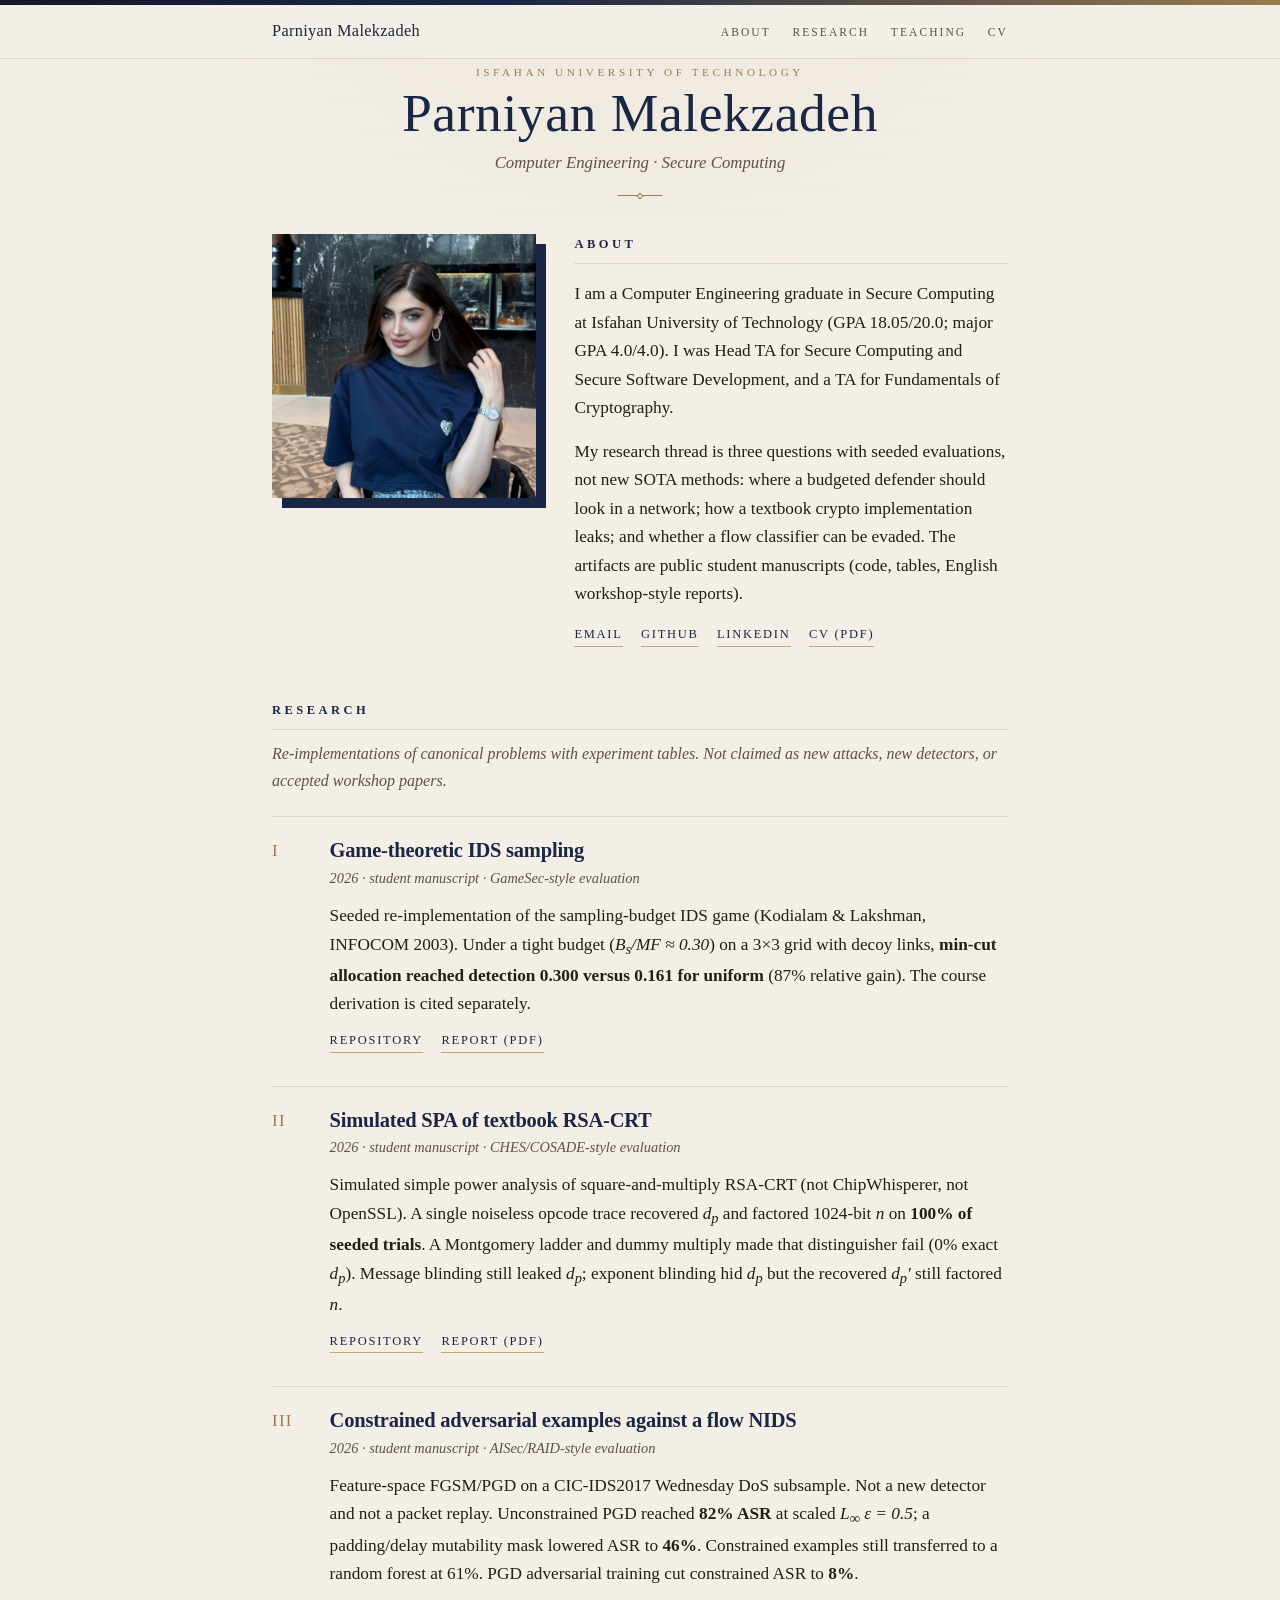
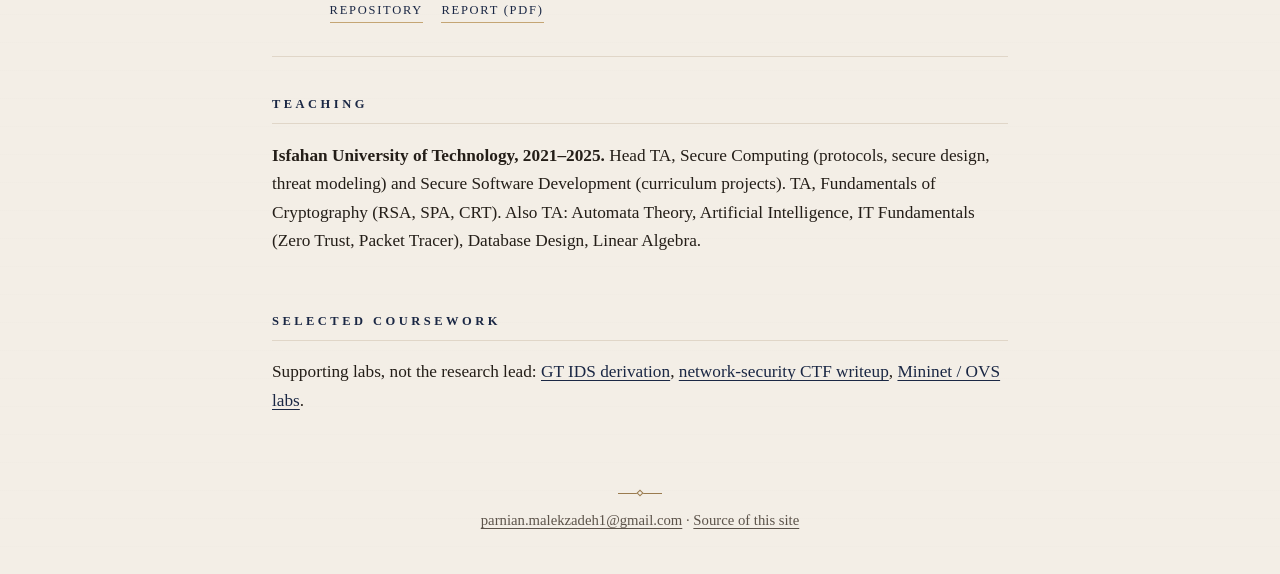
==== index.html @ 3571729f "Restyle the homepage as a journal masthead with portrait. Use the short name Parniyan Malekzadeh and" ====
<!DOCTYPE html>
<html lang="en">
<head>
  <meta charset="utf-8">
  <meta name="viewport" content="width=device-width, initial-scale=1">
  <title>Parniyan Malekzadeh</title>
  <meta name="description" content="B.Sc. Computer Engineering (Secure Computing), Isfahan University of Technology. Research on budgeted IDS sampling, simulated SPA of RSA-CRT, and constrained adversarial examples against flow NIDS.">
  <link rel="canonical" href="https://parmalvar.github.io/">
  <link rel="icon" href="favicon.svg" type="image/svg+xml">
  <link rel="preload" as="image" href="assets/portrait.jpg">
  <meta name="theme-color" content="#1a2744">
  <meta property="og:title" content="Parniyan Malekzadeh">
  <meta property="og:description" content="Network security and applied cryptography. Seeded evaluations, not new SOTA methods.">
  <meta property="og:url" content="https://parmalvar.github.io/">
  <meta property="og:type" content="profile">
  <meta property="og:image" content="https://parmalvar.github.io/assets/portrait.jpg">
  <link rel="stylesheet" href="styles.css">
  <script type="application/ld+json">
  {
    "@context": "https://schema.org",
    "@type": "Person",
    "name": "Parniyan Malekzadeh",
    "alternateName": "Parniyan Malekzadeh Varnousfaderani",
    "url": "https://parmalvar.github.io/",
    "image": "https://parmalvar.github.io/assets/portrait.jpg",
    "email": "mailto:parnian.malekzadeh1@gmail.com",
    "affiliation": {
      "@type": "CollegeOrUniversity",
      "name": "Isfahan University of Technology"
    },
    "sameAs": [
      "https://github.com/parmalvar",
      "https://www.linkedin.com/in/parniyanmalekzadeh"
    ]
  }
  </script>
</head>
<body>
  <a class="skip" href="#main">Skip to content</a>
  <div class="top-bar" aria-hidden="true"></div>

  <header class="site-header">
    <div class="wrap header-inner">
      <a class="brand" href="#top">Parniyan Malekzadeh</a>
      <button class="nav-toggle" type="button" aria-expanded="false" aria-controls="site-nav">Menu</button>
      <nav id="site-nav" aria-label="Primary">
        <ul>
          <li><a href="#about">About</a></li>
          <li><a href="#research">Research</a></li>
          <li><a href="#teaching">Teaching</a></li>
          <li><a href="files/Parniyan_Malekzadeh_CV.pdf">CV</a></li>
        </ul>
      </nav>
    </div>
  </header>

  <main id="main">
    <section class="masthead wrap" id="top">
      <p class="kicker">Isfahan University of Technology</p>
      <h1>Parniyan Malekzadeh</h1>
      <p class="subtitle">Computer Engineering · Secure Computing</p>
      <span class="ornament" aria-hidden="true"></span>
    </section>

    <section class="intro wrap" id="about">
      <figure class="portrait">
        <img src="assets/portrait.jpg" width="640" height="640" alt="Portrait of Parniyan Malekzadeh">
      </figure>
      <div class="intro-copy">
        <h2>About</h2>
        <p>
          I am a Computer Engineering graduate in Secure Computing at Isfahan University of Technology
          (GPA 18.05/20.0; major GPA 4.0/4.0). I was Head TA for Secure Computing and Secure Software
          Development, and a TA for Fundamentals of Cryptography.
        </p>
        <p>
          My research thread is three questions with seeded evaluations, not new SOTA methods:
          where a budgeted defender should look in a network; how a textbook crypto implementation
          leaks; and whether a flow classifier can be evaded. The artifacts are public student
          manuscripts (code, tables, English workshop-style reports).
        </p>
        <p class="links">
          <a href="mailto:parnian.malekzadeh1@gmail.com">Email</a>
          <a href="https://github.com/parmalvar">GitHub</a>
          <a href="https://www.linkedin.com/in/parniyanmalekzadeh">LinkedIn</a>
          <a href="files/Parniyan_Malekzadeh_CV.pdf">CV (PDF)</a>
        </p>
      </div>
    </section>

    <section class="wrap" id="research">
      <h2>Research</h2>
      <p class="note">
        Re-implementations of canonical problems with experiment tables. Not claimed as new attacks,
        new detectors, or accepted workshop papers.
      </p>

      <article class="entry">
        <p class="num" aria-hidden="true">I</p>
        <div>
          <h3>Game-theoretic IDS sampling</h3>
          <p class="meta">2026 · student manuscript · GameSec-style evaluation</p>
          <p>
            Seeded re-implementation of the sampling-budget IDS game (Kodialam &amp; Lakshman, INFOCOM 2003).
            Under a tight budget (<em>B<sub>s</sub>/MF ≈ 0.30</em>) on a 3×3 grid with decoy links,
            <strong>min-cut allocation reached detection 0.300 versus 0.161 for uniform</strong>
            (87% relative gain). The course derivation is cited separately.
          </p>
          <p class="links">
            <a href="https://github.com/parmalvar/IDS-Sampling-Game">Repository</a>
            <a href="https://github.com/parmalvar/IDS-Sampling-Game/blob/main/report/report.pdf">Report (PDF)</a>
          </p>
        </div>
      </article>

      <article class="entry">
        <p class="num" aria-hidden="true">II</p>
        <div>
          <h3>Simulated SPA of textbook RSA-CRT</h3>
          <p class="meta">2026 · student manuscript · CHES/COSADE-style evaluation</p>
          <p>
            Simulated simple power analysis of square-and-multiply RSA-CRT (not ChipWhisperer, not OpenSSL).
            A single noiseless opcode trace recovered <em>d<sub>p</sub></em> and factored 1024-bit <em>n</em> on
            <strong>100% of seeded trials</strong>. A Montgomery ladder and dummy multiply made that
            distinguisher fail (0% exact <em>d<sub>p</sub></em>). Message blinding still leaked <em>d<sub>p</sub></em>; exponent
            blinding hid <em>d<sub>p</sub></em> but the recovered <em>d<sub>p</sub>′</em> still factored <em>n</em>.
          </p>
          <p class="links">
            <a href="https://github.com/parmalvar/RSA-CRT-SPA">Repository</a>
            <a href="https://github.com/parmalvar/RSA-CRT-SPA/blob/main/report/report.pdf">Report (PDF)</a>
          </p>
        </div>
      </article>

      <article class="entry">
        <p class="num" aria-hidden="true">III</p>
        <div>
          <h3>Constrained adversarial examples against a flow NIDS</h3>
          <p class="meta">2026 · student manuscript · AISec/RAID-style evaluation</p>
          <p>
            Feature-space FGSM/PGD on a CIC-IDS2017 Wednesday DoS subsample. Not a new detector and
            not a packet replay. Unconstrained PGD reached <strong>82% ASR</strong> at scaled
            <em>L<sub>∞</sub> ε = 0.5</em>; a padding/delay mutability mask lowered ASR to
            <strong>46%</strong>. Constrained examples still transferred to a random forest at 61%.
            PGD adversarial training cut constrained ASR to <strong>8%</strong>.
          </p>
          <p class="links">
            <a href="https://github.com/parmalvar/Adversarial-Flow-NIDS">Repository</a>
            <a href="https://github.com/parmalvar/Adversarial-Flow-NIDS/blob/main/report/report.pdf">Report (PDF)</a>
          </p>
        </div>
      </article>
    </section>

    <section class="wrap" id="teaching">
      <h2>Teaching</h2>
      <p>
        <strong>Isfahan University of Technology, 2021–2025.</strong>
        Head TA, Secure Computing (protocols, secure design, threat modeling) and Secure Software
        Development (curriculum projects). TA, Fundamentals of Cryptography (RSA, SPA, CRT).
        Also TA: Automata Theory, Artificial Intelligence, IT Fundamentals (Zero Trust, Packet Tracer),
        Database Design, Linear Algebra.
      </p>
    </section>

    <section class="wrap" id="coursework">
      <h2>Selected coursework</h2>
      <p>
        Supporting labs, not the research lead:
        <a href="https://github.com/parmalvar/Game-Theoretic-Network-IDS">GT IDS derivation</a>,
        <a href="https://github.com/parmalvar/NetSec-CTF-Writeup">network-security CTF writeup</a>,
        <a href="https://github.com/parmalvar/Mininet-OVS-Projects">Mininet / OVS labs</a>.
      </p>
    </section>
  </main>

  <footer class="site-footer">
    <div class="wrap">
      <span class="ornament" aria-hidden="true"></span>
      <p>
        <a href="mailto:parnian.malekzadeh1@gmail.com">parnian.malekzadeh1@gmail.com</a>
        ·
        <a href="https://github.com/parmalvar/parmalvar.github.io">Source of this site</a>
      </p>
    </div>
  </footer>
  <script src="script.js"></script>
</body>
</html>
---- styles.css ----
/* Academic journal masthead: warm paper, navy, brass rules. */

:root {
  --navy: #1a2744;
  --navy-deep: #12192c;
  --brass: #9a7b4f;
  --brass-soft: #c4a574;
  --ink: #241e18;
  --muted: #5c534a;
  --line: #e0d6c8;
  --page: #f3eee6;
  --card: #faf7f1;
  --max: 46rem;
}

*,
*::before,
*::after {
  box-sizing: border-box;
}

html {
  scroll-behavior: smooth;
}

@media (prefers-reduced-motion: reduce) {
  html {
    scroll-behavior: auto;
  }

  * {
    animation: none !important;
    transition: none !important;
  }
}

body {
  margin: 0;
  color: var(--ink);
  background-color: var(--page);
  background-image:
    radial-gradient(ellipse 80% 50% at 50% -10%, rgba(154, 123, 79, 0.08), transparent 50%),
    repeating-linear-gradient(
      0deg,
      transparent,
      transparent 27px,
      rgba(26, 39, 68, 0.015) 28px
    );
  font-family: "Iowan Old Style", Palatino, "Palatino Linotype", "Book Antiqua", Georgia, serif;
  font-size: 1.08rem;
  line-height: 1.65;
}

h1,
h2,
h3,
.brand,
.kicker,
.num {
  font-family: "Iowan Old Style", Palatino, Georgia, serif;
}

h1 {
  font-size: clamp(2.2rem, 6vw, 3.35rem);
  font-weight: 500;
  letter-spacing: 0.01em;
  line-height: 1.12;
  margin: 0.15rem 0 0.35rem;
  color: var(--navy);
}

h2 {
  font-size: 0.78rem;
  font-weight: 600;
  letter-spacing: 0.28em;
  text-transform: uppercase;
  color: var(--navy);
  margin: 0 0 1rem;
  padding-bottom: 0.55rem;
  border-bottom: 1px solid var(--line);
}

h3 {
  font-size: 1.28rem;
  font-weight: 600;
  margin: 0 0 0.2rem;
  color: var(--navy);
  letter-spacing: -0.01em;
  line-height: 1.3;
}

a {
  color: var(--navy);
  text-underline-offset: 0.18em;
}

a:hover {
  color: var(--brass);
}

a:focus-visible,
.nav-toggle:focus-visible {
  outline: 2px solid var(--navy);
  outline-offset: 3px;
}

.skip {
  position: absolute;
  left: 0.5rem;
  top: -3rem;
  background: var(--navy);
  color: #fff;
  padding: 0.4rem 0.7rem;
  z-index: 20;
}

.skip:focus {
  top: 0.5rem;
}

.top-bar {
  height: 5px;
  background: linear-gradient(90deg, var(--navy-deep), var(--navy) 40%, var(--brass) 100%);
}

.wrap {
  width: min(var(--max), calc(100% - 2.6rem));
  margin-inline: auto;
}

.site-header {
  position: sticky;
  top: 0;
  z-index: 10;
  background: rgba(243, 238, 230, 0.92);
  backdrop-filter: blur(10px);
  border-bottom: 1px solid var(--line);
}

.header-inner {
  display: flex;
  align-items: center;
  justify-content: space-between;
  gap: 1rem;
  padding: 0.75rem 0;
}

.brand {
  text-decoration: none;
  font-size: 1.02rem;
  color: var(--navy);
  letter-spacing: 0.02em;
}

.brand:hover {
  color: var(--brass);
}

#site-nav ul {
  display: flex;
  gap: 1.35rem;
  list-style: none;
  margin: 0;
  padding: 0;
}

#site-nav a {
  text-decoration: none;
  font-size: 0.72rem;
  letter-spacing: 0.18em;
  text-transform: uppercase;
  color: var(--muted);
}

#site-nav a:hover {
  color: var(--navy);
}

.nav-toggle {
  display: none;
  background: none;
  border: 1px solid var(--navy);
  color: var(--navy);
  padding: 0.25rem 0.55rem;
  font: inherit;
  font-size: 0.8rem;
  letter-spacing: 0.12em;
  text-transform: uppercase;
  cursor: pointer;
}

.masthead {
  text-align: center;
  padding: 2.8rem 0 2rem;
}

.kicker {
  margin: 0;
  font-size: 0.7rem;
  letter-spacing: 0.32em;
  text-transform: uppercase;
  color: var(--brass);
}

.subtitle {
  margin: 0;
  color: var(--muted);
  font-style: italic;
  font-size: 1.05rem;
}

.ornament {
  display: block;
  width: 2.75rem;
  height: 1px;
  margin: 1.15rem auto 0;
  background: var(--brass);
  position: relative;
}

.ornament::before {
  content: "";
  position: absolute;
  left: 50%;
  top: 50%;
  width: 5px;
  height: 5px;
  background: var(--page);
  border: 1px solid var(--brass);
  transform: translate(-50%, -50%) rotate(45deg);
}

.intro {
  display: grid;
  grid-template-columns: minmax(13rem, 16.5rem) 1fr;
  gap: 2.4rem;
  align-items: start;
  padding-bottom: 2.4rem;
}

.portrait {
  margin: 0;
  background: var(--navy);
  box-shadow: 10px 10px 0 var(--navy);
  line-height: 0;
}

.portrait img {
  width: 100%;
  height: auto;
  aspect-ratio: 1;
  object-fit: cover;
  object-position: center 18%;
  display: block;
  filter: saturate(0.92) contrast(1.04);
}

.intro-copy h2 {
  margin-top: 0;
}

.intro-copy p {
  margin: 0 0 0.95rem;
}

.links {
  display: flex;
  flex-wrap: wrap;
  gap: 0.45rem 1.15rem;
  margin: 1.1rem 0 0;
}

.links a {
  font-size: 0.78rem;
  letter-spacing: 0.14em;
  text-transform: uppercase;
  text-decoration: none;
  border-bottom: 1px solid var(--brass-soft);
  padding-bottom: 0.08rem;
}

.links a:hover {
  border-bottom-color: var(--navy);
}

section.wrap {
  padding: 0.25rem 0 2.1rem;
}

.note {
  color: var(--muted);
  font-size: 1rem;
  font-style: italic;
  margin: -0.3rem 0 1.4rem;
}

.entry {
  display: grid;
  grid-template-columns: 2.6rem 1fr;
  gap: 1rem;
  padding: 1.25rem 0 1.35rem;
  border-top: 1px solid var(--line);
}

.entry:last-of-type {
  border-bottom: 1px solid var(--line);
}

.num {
  margin: 0.15rem 0 0;
  font-size: 1.05rem;
  letter-spacing: 0.08em;
  color: var(--brass);
}

.meta {
  margin: 0 0 0.55rem;
  color: var(--muted);
  font-size: 0.9rem;
  font-style: italic;
}

.entry p {
  margin: 0 0 0.7rem;
}

.entry .links {
  margin-top: 0.15rem;
}

.site-footer {
  padding: 0.5rem 0 2.6rem;
  color: var(--muted);
  font-size: 0.92rem;
  text-align: center;
}

.site-footer p {
  margin: 0.9rem 0 0;
}

.site-footer a {
  color: var(--muted);
}

@media (max-width: 720px) {
  .nav-toggle {
    display: inline-block;
  }

  #site-nav {
    display: none;
    position: absolute;
    left: 0;
    right: 0;
    top: 100%;
    background: var(--page);
    border-bottom: 1px solid var(--line);
  }

  #site-nav.is-open {
    display: block;
  }

  #site-nav ul {
    flex-direction: column;
    padding: 0.7rem 1.3rem 1rem;
    gap: 0.7rem;
  }

  .intro {
    grid-template-columns: 1fr;
    gap: 1.5rem;
  }

  .portrait {
    max-width: 18rem;
    box-shadow: 7px 7px 0 var(--navy);
  }

  .masthead {
    padding: 1.8rem 0 1.4rem;
  }

  .entry {
    grid-template-columns: 1.8rem 1fr;
  }
}

@media print {
  .site-header,
  .nav-toggle,
  .skip,
  .top-bar {
    display: none;
  }

  body {
    background: #fff;
  }

  a {
    text-decoration: none;
  }

  .portrait {
    box-shadow: none;
    border: 1px solid #ccc;
  }
}
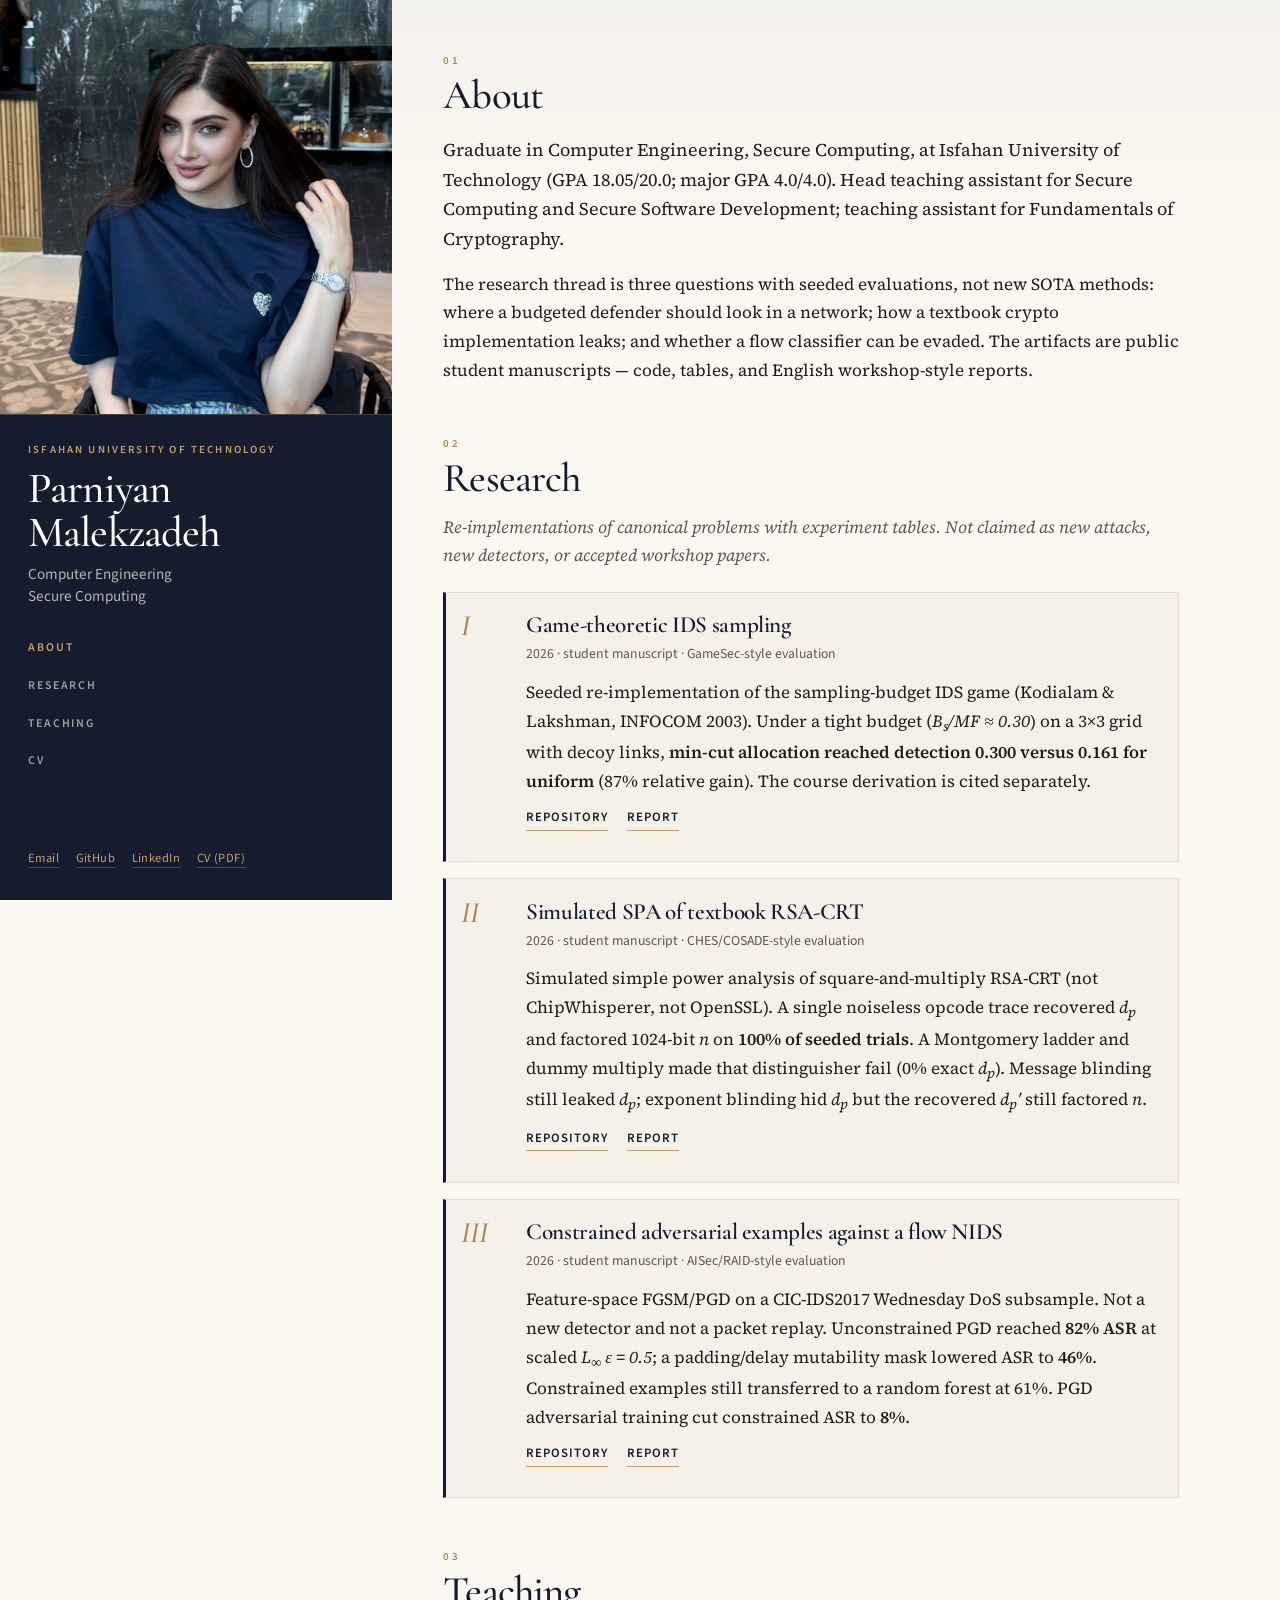
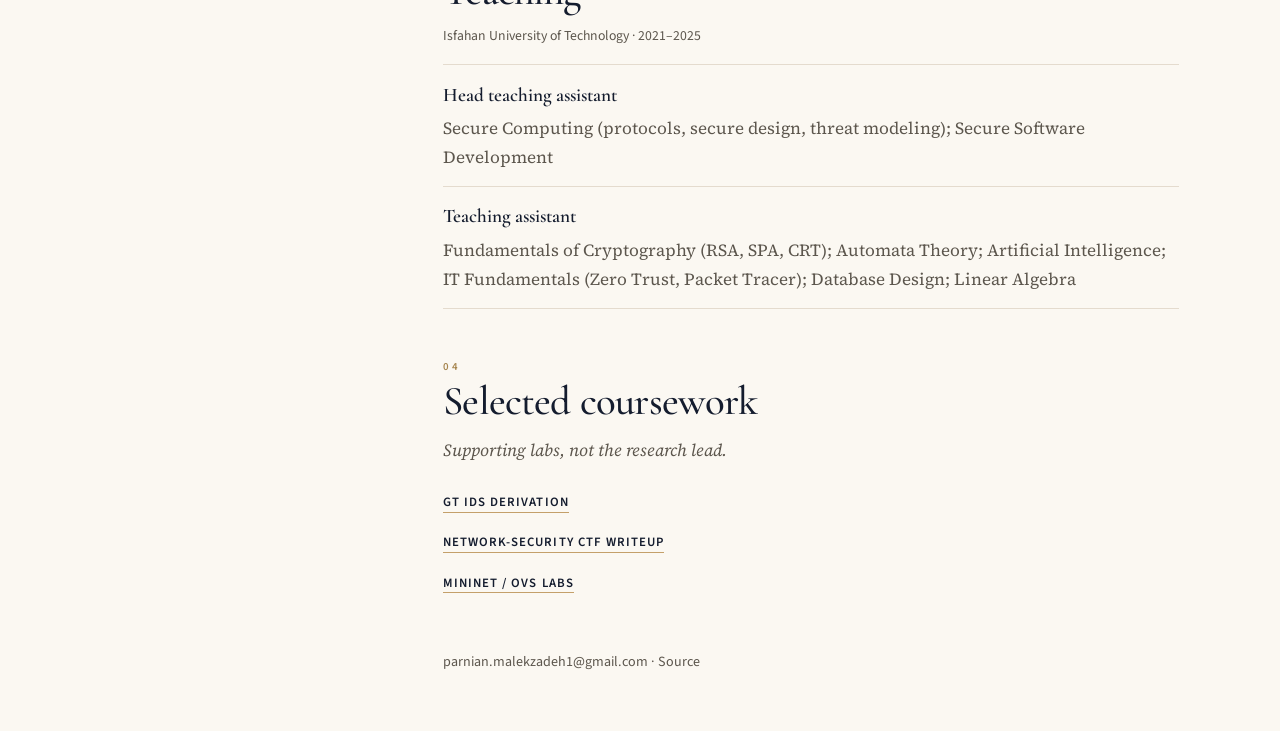
==== commit 975355c7: "Rebuild the homepage as a navy faculty folio. Give the portrait a full-height identity rail and drop" ====
--- a/index.html
+++ b/index.html
@@ -8,7 +8,9 @@
   <link rel="canonical" href="https://parmalvar.github.io/">
   <link rel="icon" href="favicon.svg" type="image/svg+xml">
   <link rel="preload" as="image" href="assets/portrait.jpg">
-  <meta name="theme-color" content="#1a2744">
+  <link rel="preload" href="assets/fonts/cormorant-garamond-500.woff2" as="font" type="font/woff2" crossorigin>
+  <link rel="preload" href="assets/fonts/source-serif-4-400.woff2" as="font" type="font/woff2" crossorigin>
+  <meta name="theme-color" content="#141c2e">
   <meta property="og:title" content="Parniyan Malekzadeh">
   <meta property="og:description" content="Network security and applied cryptography. Seeded evaluations, not new SOTA methods.">
   <meta property="og:url" content="https://parmalvar.github.io/">
@@ -37,153 +39,161 @@
 </head>
 <body>
   <a class="skip" href="#main">Skip to content</a>
-  <div class="top-bar" aria-hidden="true"></div>
 
-  <header class="site-header">
-    <div class="wrap header-inner">
-      <a class="brand" href="#top">Parniyan Malekzadeh</a>
-      <button class="nav-toggle" type="button" aria-expanded="false" aria-controls="site-nav">Menu</button>
-      <nav id="site-nav" aria-label="Primary">
-        <ul>
-          <li><a href="#about">About</a></li>
-          <li><a href="#research">Research</a></li>
-          <li><a href="#teaching">Teaching</a></li>
-          <li><a href="files/Parniyan_Malekzadeh_CV.pdf">CV</a></li>
-        </ul>
-      </nav>
-    </div>
-  </header>
+  <div class="shell">
+    <aside class="identity">
+      <header class="mobile-bar">
+        <a class="brand" href="#top">Parniyan Malekzadeh</a>
+        <button class="nav-toggle" type="button" aria-expanded="false" aria-controls="site-nav">Menu</button>
+      </header>
 
-  <main id="main">
-    <section class="masthead wrap" id="top">
-      <p class="kicker">Isfahan University of Technology</p>
-      <h1>Parniyan Malekzadeh</h1>
-      <p class="subtitle">Computer Engineering · Secure Computing</p>
-      <span class="ornament" aria-hidden="true"></span>
-    </section>
-
-    <section class="intro wrap" id="about">
-      <figure class="portrait">
+      <figure class="portrait" id="top">
         <img src="assets/portrait.jpg" width="640" height="640" alt="Portrait of Parniyan Malekzadeh">
       </figure>
-      <div class="intro-copy">
-        <h2>About</h2>
+
+      <div class="identity-body">
+        <p class="kicker">Isfahan University of Technology</p>
+        <h1>Parniyan Malekzadeh</h1>
+        <p class="subtitle">Computer Engineering<br>Secure Computing</p>
+
+        <nav id="site-nav" aria-label="Primary">
+          <ul>
+            <li><a href="#about">About</a></li>
+            <li><a href="#research">Research</a></li>
+            <li><a href="#teaching">Teaching</a></li>
+            <li><a href="files/Parniyan_Malekzadeh_CV.pdf">CV</a></li>
+          </ul>
+        </nav>
+
+        <ul class="contact">
+          <li><a href="mailto:parnian.malekzadeh1@gmail.com">Email</a></li>
+          <li><a href="https://github.com/parmalvar">GitHub</a></li>
+          <li><a href="https://www.linkedin.com/in/parniyanmalekzadeh">LinkedIn</a></li>
+          <li><a href="files/Parniyan_Malekzadeh_CV.pdf">CV (PDF)</a></li>
+        </ul>
+      </div>
+    </aside>
+
+    <div class="manuscript">
+      <main id="main">
+        <section id="about">
+          <p class="section-index">01</p>
+          <h2>About</h2>
+          <p class="lead">
+            Graduate in Computer Engineering, Secure Computing, at Isfahan University of Technology
+            (GPA 18.05/20.0; major GPA 4.0/4.0). Head teaching assistant for Secure Computing and
+            Secure Software Development; teaching assistant for Fundamentals of Cryptography.
+          </p>
+          <p>
+            The research thread is three questions with seeded evaluations, not new SOTA methods:
+            where a budgeted defender should look in a network; how a textbook crypto implementation
+            leaks; and whether a flow classifier can be evaded. The artifacts are public student
+            manuscripts — code, tables, and English workshop-style reports.
+          </p>
+        </section>
+
+        <section id="research">
+          <p class="section-index">02</p>
+          <h2>Research</h2>
+          <p class="note">
+            Re-implementations of canonical problems with experiment tables. Not claimed as new
+            attacks, new detectors, or accepted workshop papers.
+          </p>
+
+          <article class="entry">
+            <p class="folio" aria-hidden="true">I</p>
+            <div>
+              <h3>Game-theoretic IDS sampling</h3>
+              <p class="meta">2026 · student manuscript · GameSec-style evaluation</p>
+              <p>
+                Seeded re-implementation of the sampling-budget IDS game (Kodialam &amp; Lakshman, INFOCOM 2003).
+                Under a tight budget (<em>B<sub>s</sub>/MF ≈ 0.30</em>) on a 3×3 grid with decoy links,
+                <strong>min-cut allocation reached detection 0.300 versus 0.161 for uniform</strong>
+                (87% relative gain). The course derivation is cited separately.
+              </p>
+              <p class="links">
+                <a href="https://github.com/parmalvar/IDS-Sampling-Game">Repository</a>
+                <a href="https://github.com/parmalvar/IDS-Sampling-Game/blob/main/report/report.pdf">Report</a>
+              </p>
+            </div>
+          </article>
+
+          <article class="entry">
+            <p class="folio" aria-hidden="true">II</p>
+            <div>
+              <h3>Simulated SPA of textbook RSA-CRT</h3>
+              <p class="meta">2026 · student manuscript · CHES/COSADE-style evaluation</p>
+              <p>
+                Simulated simple power analysis of square-and-multiply RSA-CRT (not ChipWhisperer, not OpenSSL).
+                A single noiseless opcode trace recovered <em>d<sub>p</sub></em> and factored 1024-bit <em>n</em> on
+                <strong>100% of seeded trials</strong>. A Montgomery ladder and dummy multiply made that
+                distinguisher fail (0% exact <em>d<sub>p</sub></em>). Message blinding still leaked <em>d<sub>p</sub></em>;
+                exponent blinding hid <em>d<sub>p</sub></em> but the recovered <em>d<sub>p</sub>′</em> still factored <em>n</em>.
+              </p>
+              <p class="links">
+                <a href="https://github.com/parmalvar/RSA-CRT-SPA">Repository</a>
+                <a href="https://github.com/parmalvar/RSA-CRT-SPA/blob/main/report/report.pdf">Report</a>
+              </p>
+            </div>
+          </article>
+
+          <article class="entry">
+            <p class="folio" aria-hidden="true">III</p>
+            <div>
+              <h3>Constrained adversarial examples against a flow NIDS</h3>
+              <p class="meta">2026 · student manuscript · AISec/RAID-style evaluation</p>
+              <p>
+                Feature-space FGSM/PGD on a CIC-IDS2017 Wednesday DoS subsample. Not a new detector and
+                not a packet replay. Unconstrained PGD reached <strong>82% ASR</strong> at scaled
+                <em>L<sub>∞</sub> ε = 0.5</em>; a padding/delay mutability mask lowered ASR to
+                <strong>46%</strong>. Constrained examples still transferred to a random forest at 61%.
+                PGD adversarial training cut constrained ASR to <strong>8%</strong>.
+              </p>
+              <p class="links">
+                <a href="https://github.com/parmalvar/Adversarial-Flow-NIDS">Repository</a>
+                <a href="https://github.com/parmalvar/Adversarial-Flow-NIDS/blob/main/report/report.pdf">Report</a>
+              </p>
+            </div>
+          </article>
+        </section>
+
+        <section id="teaching">
+          <p class="section-index">03</p>
+          <h2>Teaching</h2>
+          <p class="meta teaching-place">Isfahan University of Technology · 2021–2025</p>
+          <ul class="roles">
+            <li>
+              <span class="role-name">Head teaching assistant</span>
+              <span class="role-detail">Secure Computing (protocols, secure design, threat modeling); Secure Software Development</span>
+            </li>
+            <li>
+              <span class="role-name">Teaching assistant</span>
+              <span class="role-detail">Fundamentals of Cryptography (RSA, SPA, CRT); Automata Theory; Artificial Intelligence; IT Fundamentals (Zero Trust, Packet Tracer); Database Design; Linear Algebra</span>
+            </li>
+          </ul>
+        </section>
+
+        <section id="coursework">
+          <p class="section-index">04</p>
+          <h2>Selected coursework</h2>
+          <p class="note">Supporting labs, not the research lead.</p>
+          <ul class="course-links">
+            <li><a href="https://github.com/parmalvar/Game-Theoretic-Network-IDS">GT IDS derivation</a></li>
+            <li><a href="https://github.com/parmalvar/NetSec-CTF-Writeup">Network-security CTF writeup</a></li>
+            <li><a href="https://github.com/parmalvar/Mininet-OVS-Projects">Mininet / OVS labs</a></li>
+          </ul>
+        </section>
+      </main>
+
+      <footer class="site-footer">
         <p>
-          I am a Computer Engineering graduate in Secure Computing at Isfahan University of Technology
-          (GPA 18.05/20.0; major GPA 4.0/4.0). I was Head TA for Secure Computing and Secure Software
-          Development, and a TA for Fundamentals of Cryptography.
+          <a href="mailto:parnian.malekzadeh1@gmail.com">parnian.malekzadeh1@gmail.com</a>
+          <span aria-hidden="true"> · </span>
+          <a href="https://github.com/parmalvar/parmalvar.github.io">Source</a>
         </p>
-        <p>
-          My research thread is three questions with seeded evaluations, not new SOTA methods:
-          where a budgeted defender should look in a network; how a textbook crypto implementation
-          leaks; and whether a flow classifier can be evaded. The artifacts are public student
-          manuscripts (code, tables, English workshop-style reports).
-        </p>
-        <p class="links">
-          <a href="mailto:parnian.malekzadeh1@gmail.com">Email</a>
-          <a href="https://github.com/parmalvar">GitHub</a>
-          <a href="https://www.linkedin.com/in/parniyanmalekzadeh">LinkedIn</a>
-          <a href="files/Parniyan_Malekzadeh_CV.pdf">CV (PDF)</a>
-        </p>
-      </div>
-    </section>
-
-    <section class="wrap" id="research">
-      <h2>Research</h2>
-      <p class="note">
-        Re-implementations of canonical problems with experiment tables. Not claimed as new attacks,
-        new detectors, or accepted workshop papers.
-      </p>
-
-      <article class="entry">
-        <p class="num" aria-hidden="true">I</p>
-        <div>
-          <h3>Game-theoretic IDS sampling</h3>
-          <p class="meta">2026 · student manuscript · GameSec-style evaluation</p>
-          <p>
-            Seeded re-implementation of the sampling-budget IDS game (Kodialam &amp; Lakshman, INFOCOM 2003).
-            Under a tight budget (<em>B<sub>s</sub>/MF ≈ 0.30</em>) on a 3×3 grid with decoy links,
-            <strong>min-cut allocation reached detection 0.300 versus 0.161 for uniform</strong>
-            (87% relative gain). The course derivation is cited separately.
-          </p>
-          <p class="links">
-            <a href="https://github.com/parmalvar/IDS-Sampling-Game">Repository</a>
-            <a href="https://github.com/parmalvar/IDS-Sampling-Game/blob/main/report/report.pdf">Report (PDF)</a>
-          </p>
-        </div>
-      </article>
-
-      <article class="entry">
-        <p class="num" aria-hidden="true">II</p>
-        <div>
-          <h3>Simulated SPA of textbook RSA-CRT</h3>
-          <p class="meta">2026 · student manuscript · CHES/COSADE-style evaluation</p>
-          <p>
-            Simulated simple power analysis of square-and-multiply RSA-CRT (not ChipWhisperer, not OpenSSL).
-            A single noiseless opcode trace recovered <em>d<sub>p</sub></em> and factored 1024-bit <em>n</em> on
-            <strong>100% of seeded trials</strong>. A Montgomery ladder and dummy multiply made that
-            distinguisher fail (0% exact <em>d<sub>p</sub></em>). Message blinding still leaked <em>d<sub>p</sub></em>; exponent
-            blinding hid <em>d<sub>p</sub></em> but the recovered <em>d<sub>p</sub>′</em> still factored <em>n</em>.
-          </p>
-          <p class="links">
-            <a href="https://github.com/parmalvar/RSA-CRT-SPA">Repository</a>
-            <a href="https://github.com/parmalvar/RSA-CRT-SPA/blob/main/report/report.pdf">Report (PDF)</a>
-          </p>
-        </div>
-      </article>
-
-      <article class="entry">
-        <p class="num" aria-hidden="true">III</p>
-        <div>
-          <h3>Constrained adversarial examples against a flow NIDS</h3>
-          <p class="meta">2026 · student manuscript · AISec/RAID-style evaluation</p>
-          <p>
-            Feature-space FGSM/PGD on a CIC-IDS2017 Wednesday DoS subsample. Not a new detector and
-            not a packet replay. Unconstrained PGD reached <strong>82% ASR</strong> at scaled
-            <em>L<sub>∞</sub> ε = 0.5</em>; a padding/delay mutability mask lowered ASR to
-            <strong>46%</strong>. Constrained examples still transferred to a random forest at 61%.
-            PGD adversarial training cut constrained ASR to <strong>8%</strong>.
-          </p>
-          <p class="links">
-            <a href="https://github.com/parmalvar/Adversarial-Flow-NIDS">Repository</a>
-            <a href="https://github.com/parmalvar/Adversarial-Flow-NIDS/blob/main/report/report.pdf">Report (PDF)</a>
-          </p>
-        </div>
-      </article>
-    </section>
-
-    <section class="wrap" id="teaching">
-      <h2>Teaching</h2>
-      <p>
-        <strong>Isfahan University of Technology, 2021–2025.</strong>
-        Head TA, Secure Computing (protocols, secure design, threat modeling) and Secure Software
-        Development (curriculum projects). TA, Fundamentals of Cryptography (RSA, SPA, CRT).
-        Also TA: Automata Theory, Artificial Intelligence, IT Fundamentals (Zero Trust, Packet Tracer),
-        Database Design, Linear Algebra.
-      </p>
-    </section>
-
-    <section class="wrap" id="coursework">
-      <h2>Selected coursework</h2>
-      <p>
-        Supporting labs, not the research lead:
-        <a href="https://github.com/parmalvar/Game-Theoretic-Network-IDS">GT IDS derivation</a>,
-        <a href="https://github.com/parmalvar/NetSec-CTF-Writeup">network-security CTF writeup</a>,
-        <a href="https://github.com/parmalvar/Mininet-OVS-Projects">Mininet / OVS labs</a>.
-      </p>
-    </section>
-  </main>
-
-  <footer class="site-footer">
-    <div class="wrap">
-      <span class="ornament" aria-hidden="true"></span>
-      <p>
-        <a href="mailto:parnian.malekzadeh1@gmail.com">parnian.malekzadeh1@gmail.com</a>
-        ·
-        <a href="https://github.com/parmalvar/parmalvar.github.io">Source of this site</a>
-      </p>
+      </footer>
     </div>
-  </footer>
+  </div>
   <script src="script.js"></script>
 </body>
 </html>
--- a/styles.css
+++ b/styles.css
@@ -1,16 +1,82 @@
-/* Academic journal masthead: warm paper, navy, brass rules. */
+/* Faculty folio: navy identity rail, ivory manuscript. */
+
+@font-face {
+  font-family: "Cormorant Garamond";
+  src: url("assets/fonts/cormorant-garamond-500.woff2") format("woff2");
+  font-weight: 500;
+  font-style: normal;
+  font-display: swap;
+}
+
+@font-face {
+  font-family: "Cormorant Garamond";
+  src: url("assets/fonts/cormorant-garamond-600.woff2") format("woff2");
+  font-weight: 600;
+  font-style: normal;
+  font-display: swap;
+}
+
+@font-face {
+  font-family: "Cormorant Garamond";
+  src: url("assets/fonts/cormorant-garamond-500-italic.woff2") format("woff2");
+  font-weight: 500;
+  font-style: italic;
+  font-display: swap;
+}
+
+@font-face {
+  font-family: "Source Serif 4";
+  src: url("assets/fonts/source-serif-4-400.woff2") format("woff2");
+  font-weight: 400;
+  font-style: normal;
+  font-display: swap;
+}
+
+@font-face {
+  font-family: "Source Serif 4";
+  src: url("assets/fonts/source-serif-4-400-italic.woff2") format("woff2");
+  font-weight: 400;
+  font-style: italic;
+  font-display: swap;
+}
+
+@font-face {
+  font-family: "Source Serif 4";
+  src: url("assets/fonts/source-serif-4-600.woff2") format("woff2");
+  font-weight: 600;
+  font-style: normal;
+  font-display: swap;
+}
+
+@font-face {
+  font-family: "Source Sans 3";
+  src: url("assets/fonts/source-sans-3-400.woff2") format("woff2");
+  font-weight: 400;
+  font-style: normal;
+  font-display: swap;
+}
+
+@font-face {
+  font-family: "Source Sans 3";
+  src: url("assets/fonts/source-sans-3-600.woff2") format("woff2");
+  font-weight: 600;
+  font-style: normal;
+  font-display: swap;
+}
 
 :root {
-  --navy: #1a2744;
-  --navy-deep: #12192c;
-  --brass: #9a7b4f;
-  --brass-soft: #c4a574;
-  --ink: #241e18;
-  --muted: #5c534a;
-  --line: #e0d6c8;
-  --page: #f3eee6;
-  --card: #faf7f1;
-  --max: 46rem;
+  --navy: #141c2e;
+  --navy-mid: #1c2740;
+  --brass: #c4a06a;
+  --brass-dim: #a6854e;
+  --ivory: #f6f1e8;
+  --paper: #fbf8f2;
+  --ink: #1f1c18;
+  --muted: #5c564d;
+  --rule: #e4dbce;
+  --display: "Cormorant Garamond", "Iowan Old Style", Palatino, Georgia, serif;
+  --serif: "Source Serif 4", "Iowan Old Style", Georgia, serif;
+  --sans: "Source Sans 3", "Segoe UI", sans-serif;
 }
 
 *,
@@ -37,56 +103,40 @@
 body {
   margin: 0;
   color: var(--ink);
-  background-color: var(--page);
-  background-image:
-    radial-gradient(ellipse 80% 50% at 50% -10%, rgba(154, 123, 79, 0.08), transparent 50%),
-    repeating-linear-gradient(
-      0deg,
-      transparent,
-      transparent 27px,
-      rgba(26, 39, 68, 0.015) 28px
-    );
-  font-family: "Iowan Old Style", Palatino, "Palatino Linotype", "Book Antiqua", Georgia, serif;
-  font-size: 1.08rem;
-  line-height: 1.65;
+  background: var(--navy);
+  font-family: var(--serif);
+  font-size: 1.0625rem;
+  line-height: 1.7;
 }
 
 h1,
 h2,
 h3,
-.brand,
-.kicker,
-.num {
-  font-family: "Iowan Old Style", Palatino, Georgia, serif;
-}
-
-h1 {
-  font-size: clamp(2.2rem, 6vw, 3.35rem);
+.folio,
+.brand {
+  font-family: var(--display);
   font-weight: 500;
-  letter-spacing: 0.01em;
-  line-height: 1.12;
-  margin: 0.15rem 0 0.35rem;
-  color: var(--navy);
 }
 
 h2 {
-  font-size: 0.78rem;
-  font-weight: 600;
-  letter-spacing: 0.28em;
-  text-transform: uppercase;
-  color: var(--navy);
+  font-size: clamp(2rem, 4vw, 2.55rem);
+  letter-spacing: -0.02em;
+  line-height: 1.1;
+  color: var(--navy);
+  margin: 0 0 1.1rem;
+}
+
+h3 {
+  font-size: 1.45rem;
+  font-weight: 600;
+  letter-spacing: -0.015em;
+  line-height: 1.25;
+  color: var(--navy);
+  margin: 0 0 0.2rem;
+}
+
+p {
   margin: 0 0 1rem;
-  padding-bottom: 0.55rem;
-  border-bottom: 1px solid var(--line);
-}
-
-h3 {
-  font-size: 1.28rem;
-  font-weight: 600;
-  margin: 0 0 0.2rem;
-  color: var(--navy);
-  letter-spacing: -0.01em;
-  line-height: 1.3;
 }
 
 a {
@@ -95,316 +145,449 @@
 }
 
 a:hover {
-  color: var(--brass);
+  color: var(--brass-dim);
 }
 
 a:focus-visible,
 .nav-toggle:focus-visible {
-  outline: 2px solid var(--navy);
+  outline: 2px solid var(--brass);
   outline-offset: 3px;
 }
 
 .skip {
   position: absolute;
-  left: 0.5rem;
+  left: 0.6rem;
   top: -3rem;
+  background: var(--brass);
+  color: var(--navy);
+  padding: 0.4rem 0.7rem;
+  z-index: 30;
+  font-family: var(--sans);
+}
+
+.skip:focus {
+  top: 0.6rem;
+}
+
+.shell {
+  display: grid;
+  grid-template-columns: minmax(20rem, 24.5rem) minmax(0, 1fr);
+  min-height: 100vh;
+  max-width: 92rem;
+  margin: 0 auto;
+  background: var(--paper);
+}
+
+.identity {
   background: var(--navy);
-  color: #fff;
-  padding: 0.4rem 0.7rem;
-  z-index: 20;
-}
-
-.skip:focus {
-  top: 0.5rem;
-}
-
-.top-bar {
-  height: 5px;
-  background: linear-gradient(90deg, var(--navy-deep), var(--navy) 40%, var(--brass) 100%);
-}
-
-.wrap {
-  width: min(var(--max), calc(100% - 2.6rem));
-  margin-inline: auto;
-}
-
-.site-header {
+  color: var(--ivory);
+  display: flex;
+  flex-direction: column;
   position: sticky;
   top: 0;
-  z-index: 10;
-  background: rgba(243, 238, 230, 0.92);
-  backdrop-filter: blur(10px);
-  border-bottom: 1px solid var(--line);
-}
-
-.header-inner {
+  height: 100vh;
+  overflow: auto;
+  -webkit-font-smoothing: antialiased;
+}
+
+.mobile-bar {
+  display: none;
+}
+
+.portrait {
+  margin: 0;
+  height: min(28rem, 46vh);
+  min-height: 15rem;
+  overflow: hidden;
+  background: var(--navy-mid);
+}
+
+.portrait img {
+  width: 100%;
+  height: 100%;
+  object-fit: cover;
+  object-position: center 10%;
+  display: block;
+  filter: saturate(0.88) contrast(1.06);
+}
+
+.identity-body {
+  padding: 1.6rem 1.75rem 1.8rem;
   display: flex;
-  align-items: center;
-  justify-content: space-between;
-  gap: 1rem;
-  padding: 0.75rem 0;
-}
-
-.brand {
-  text-decoration: none;
-  font-size: 1.02rem;
-  color: var(--navy);
-  letter-spacing: 0.02em;
-}
-
-.brand:hover {
+  flex-direction: column;
+  flex: 1;
+  border-top: 1px solid rgba(196, 160, 106, 0.28);
+}
+
+.kicker {
+  margin: 0;
+  font-family: var(--sans);
+  font-size: 0.68rem;
+  font-weight: 600;
+  letter-spacing: 0.2em;
+  text-transform: uppercase;
   color: var(--brass);
 }
 
-#site-nav ul {
-  display: flex;
-  gap: 1.35rem;
+.identity h1 {
+  font-size: clamp(2.15rem, 4vw, 2.7rem);
+  line-height: 1.02;
+  letter-spacing: -0.02em;
+  color: #fff;
+  margin: 0.45rem 0 0.55rem;
+}
+
+.subtitle {
+  margin: 0 0 1.5rem;
+  font-family: var(--sans);
+  font-size: 0.95rem;
+  font-weight: 400;
+  line-height: 1.45;
+  color: rgba(246, 241, 232, 0.72);
+}
+
+#site-nav ul,
+.contact,
+.roles,
+.course-links {
   list-style: none;
   margin: 0;
   padding: 0;
 }
 
+#site-nav ul {
+  display: flex;
+  flex-direction: column;
+  gap: 0.55rem;
+}
+
 #site-nav a {
+  font-family: var(--sans);
+  font-size: 0.74rem;
+  font-weight: 600;
+  letter-spacing: 0.16em;
+  text-transform: uppercase;
   text-decoration: none;
-  font-size: 0.72rem;
-  letter-spacing: 0.18em;
+  color: rgba(246, 241, 232, 0.62);
+}
+
+#site-nav a:hover,
+#site-nav a[aria-current="location"] {
+  color: var(--brass);
+}
+
+.contact {
+  margin-top: auto;
+  padding-top: 1.6rem;
+  display: flex;
+  flex-wrap: wrap;
+  gap: 0.35rem 1rem;
+}
+
+.contact a {
+  font-family: var(--sans);
+  font-size: 0.78rem;
+  letter-spacing: 0.04em;
+  color: var(--brass);
+  text-decoration: none;
+  border-bottom: 1px solid rgba(196, 160, 106, 0.35);
+}
+
+.contact a:hover {
+  border-bottom-color: var(--brass);
+  color: #e8d5b0;
+}
+
+.manuscript {
+  background:
+    linear-gradient(180deg, rgba(20, 28, 46, 0.035), transparent 12rem),
+    var(--paper);
+  padding: 3.25rem clamp(1.6rem, 4vw, 4.5rem) 2.5rem;
+  min-width: 0;
+}
+
+.manuscript main {
+  max-width: 46rem;
+}
+
+section {
+  margin: 0 0 3.1rem;
+  scroll-margin-top: 1.5rem;
+}
+
+.section-index {
+  margin: 0 0 0.15rem;
+  font-family: var(--sans);
+  font-size: 0.68rem;
+  font-weight: 600;
+  letter-spacing: 0.28em;
   text-transform: uppercase;
-  color: var(--muted);
-}
-
-#site-nav a:hover {
-  color: var(--navy);
-}
-
-.nav-toggle {
-  display: none;
-  background: none;
-  border: 1px solid var(--navy);
-  color: var(--navy);
-  padding: 0.25rem 0.55rem;
-  font: inherit;
-  font-size: 0.8rem;
-  letter-spacing: 0.12em;
-  text-transform: uppercase;
-  cursor: pointer;
-}
-
-.masthead {
-  text-align: center;
-  padding: 2.8rem 0 2rem;
-}
-
-.kicker {
-  margin: 0;
-  font-size: 0.7rem;
-  letter-spacing: 0.32em;
-  text-transform: uppercase;
-  color: var(--brass);
-}
-
-.subtitle {
-  margin: 0;
+  color: var(--brass-dim);
+}
+
+.lead {
+  font-size: 1.12rem;
+  line-height: 1.65;
+}
+
+.note {
   color: var(--muted);
   font-style: italic;
-  font-size: 1.05rem;
-}
-
-.ornament {
-  display: block;
-  width: 2.75rem;
-  height: 1px;
-  margin: 1.15rem auto 0;
-  background: var(--brass);
-  position: relative;
-}
-
-.ornament::before {
-  content: "";
-  position: absolute;
-  left: 50%;
-  top: 50%;
-  width: 5px;
-  height: 5px;
-  background: var(--page);
-  border: 1px solid var(--brass);
-  transform: translate(-50%, -50%) rotate(45deg);
-}
-
-.intro {
+  margin: -0.35rem 0 1.35rem;
+}
+
+.entry {
   display: grid;
-  grid-template-columns: minmax(13rem, 16.5rem) 1fr;
-  gap: 2.4rem;
-  align-items: start;
-  padding-bottom: 2.4rem;
-}
-
-.portrait {
-  margin: 0;
-  background: var(--navy);
-  box-shadow: 10px 10px 0 var(--navy);
-  line-height: 0;
-}
-
-.portrait img {
-  width: 100%;
-  height: auto;
-  aspect-ratio: 1;
-  object-fit: cover;
-  object-position: center 18%;
-  display: block;
-  filter: saturate(0.92) contrast(1.04);
-}
-
-.intro-copy h2 {
-  margin-top: 0;
-}
-
-.intro-copy p {
-  margin: 0 0 0.95rem;
+  grid-template-columns: 3.1rem minmax(0, 1fr);
+  gap: 0.2rem 1rem;
+  margin: 0 0 1rem;
+  padding: 1.15rem 1.2rem 1.2rem 0.9rem;
+  background: var(--ivory);
+  border: 1px solid var(--rule);
+  border-left: 3px solid var(--navy);
+}
+
+.folio {
+  margin: 0.15rem 0 0;
+  font-size: 1.85rem;
+  font-style: italic;
+  line-height: 1;
+  color: var(--brass-dim);
+}
+
+.meta {
+  margin: 0 0 0.65rem;
+  font-family: var(--sans);
+  font-size: 0.86rem;
+  color: var(--muted);
+  font-style: normal;
+}
+
+.entry p {
+  margin: 0 0 0.7rem;
 }
 
 .links {
   display: flex;
   flex-wrap: wrap;
-  gap: 0.45rem 1.15rem;
-  margin: 1.1rem 0 0;
-}
-
-.links a {
-  font-size: 0.78rem;
+  gap: 0.35rem 1.15rem;
+  margin: 0.15rem 0 0;
+}
+
+.links a,
+.course-links a {
+  font-family: var(--sans);
+  font-size: 0.8rem;
+  font-weight: 600;
+  letter-spacing: 0.08em;
+  text-transform: uppercase;
+  text-decoration: none;
+  color: var(--navy);
+  border-bottom: 1px solid var(--brass);
+  padding-bottom: 0.05rem;
+}
+
+.links a:hover,
+.course-links a:hover {
+  color: var(--brass-dim);
+}
+
+.teaching-place {
+  margin: -0.4rem 0 1rem;
+}
+
+.roles li {
+  display: grid;
+  gap: 0.2rem;
+  padding: 0.85rem 0;
+  border-top: 1px solid var(--rule);
+}
+
+.roles li:last-child {
+  border-bottom: 1px solid var(--rule);
+}
+
+.role-name {
+  font-family: var(--display);
+  font-size: 1.2rem;
+  font-weight: 600;
+  color: var(--navy);
+}
+
+.role-detail {
+  color: var(--muted);
+}
+
+.course-links {
+  display: flex;
+  flex-direction: column;
+  gap: 0.7rem;
+}
+
+.site-footer {
+  max-width: 46rem;
+  padding-top: 0.4rem;
+  color: var(--muted);
+  font-family: var(--sans);
+  font-size: 0.88rem;
+}
+
+.site-footer a {
+  color: var(--muted);
+  text-decoration: none;
+}
+
+.site-footer a:hover {
+  color: var(--navy);
+}
+
+.nav-toggle {
+  background: transparent;
+  border: 1px solid rgba(196, 160, 106, 0.55);
+  color: var(--ivory);
+  padding: 0.28rem 0.6rem;
+  font-family: var(--sans);
+  font-size: 0.72rem;
+  font-weight: 600;
   letter-spacing: 0.14em;
   text-transform: uppercase;
+  cursor: pointer;
+}
+
+.brand {
+  color: #fff;
   text-decoration: none;
-  border-bottom: 1px solid var(--brass-soft);
-  padding-bottom: 0.08rem;
-}
-
-.links a:hover {
-  border-bottom-color: var(--navy);
-}
-
-section.wrap {
-  padding: 0.25rem 0 2.1rem;
-}
-
-.note {
-  color: var(--muted);
-  font-size: 1rem;
-  font-style: italic;
-  margin: -0.3rem 0 1.4rem;
-}
-
-.entry {
-  display: grid;
-  grid-template-columns: 2.6rem 1fr;
-  gap: 1rem;
-  padding: 1.25rem 0 1.35rem;
-  border-top: 1px solid var(--line);
-}
-
-.entry:last-of-type {
-  border-bottom: 1px solid var(--line);
-}
-
-.num {
-  margin: 0.15rem 0 0;
-  font-size: 1.05rem;
-  letter-spacing: 0.08em;
+  font-size: 1.35rem;
+  letter-spacing: -0.02em;
+}
+
+.brand:hover {
   color: var(--brass);
 }
 
-.meta {
-  margin: 0 0 0.55rem;
-  color: var(--muted);
-  font-size: 0.9rem;
-  font-style: italic;
-}
-
-.entry p {
-  margin: 0 0 0.7rem;
-}
-
-.entry .links {
-  margin-top: 0.15rem;
-}
-
-.site-footer {
-  padding: 0.5rem 0 2.6rem;
-  color: var(--muted);
-  font-size: 0.92rem;
-  text-align: center;
-}
-
-.site-footer p {
-  margin: 0.9rem 0 0;
-}
-
-.site-footer a {
-  color: var(--muted);
-}
-
-@media (max-width: 720px) {
-  .nav-toggle {
-    display: inline-block;
+@media (max-width: 860px) {
+  .shell {
+    grid-template-columns: 1fr;
+  }
+
+  .identity {
+    position: relative;
+    height: auto;
+    overflow: visible;
+  }
+
+  .identity-body {
+    display: contents;
+  }
+
+  .mobile-bar {
+    display: flex;
+    align-items: center;
+    justify-content: space-between;
+    gap: 1rem;
+    order: 0;
+    position: sticky;
+    top: 0;
+    z-index: 20;
+    padding: 0.7rem 1.15rem;
+    background: var(--navy);
+    border-bottom: 1px solid rgba(196, 160, 106, 0.25);
   }
 
   #site-nav {
+    order: 1;
     display: none;
-    position: absolute;
-    left: 0;
-    right: 0;
-    top: 100%;
-    background: var(--page);
-    border-bottom: 1px solid var(--line);
+    margin: 0;
+    padding: 0.85rem 1.2rem 1rem;
+    background: var(--navy-mid);
+    border-bottom: 1px solid rgba(196, 160, 106, 0.22);
   }
 
   #site-nav.is-open {
     display: block;
   }
 
-  #site-nav ul {
-    flex-direction: column;
-    padding: 0.7rem 1.3rem 1rem;
-    gap: 0.7rem;
-  }
-
-  .intro {
-    grid-template-columns: 1fr;
-    gap: 1.5rem;
-  }
-
   .portrait {
-    max-width: 18rem;
-    box-shadow: 7px 7px 0 var(--navy);
-  }
-
-  .masthead {
-    padding: 1.8rem 0 1.4rem;
+    order: 2;
+  }
+
+  .kicker,
+  .identity h1,
+  .subtitle,
+  .contact {
+    order: 3;
+  }
+
+  .kicker,
+  .subtitle,
+  .contact {
+    padding-left: 1.25rem;
+    padding-right: 1.25rem;
+  }
+
+  .kicker {
+    padding-top: 1.35rem;
+  }
+
+  .contact {
+    padding-bottom: 1.4rem;
+    margin-top: 1rem;
+  }
+
+  .identity h1 {
+    display: none;
+  }
+
+  .portrait {
+    height: min(22rem, 58vw);
+  }
+
+  .manuscript {
+    padding: 2rem 1.25rem 2.2rem;
   }
 
   .entry {
-    grid-template-columns: 1.8rem 1fr;
+    grid-template-columns: 2.2rem minmax(0, 1fr);
+    padding: 1rem 0.9rem 1.05rem 0.7rem;
   }
 }
 
 @media print {
-  .site-header,
+  .mobile-bar,
   .nav-toggle,
   .skip,
-  .top-bar {
-    display: none;
-  }
-
-  body {
+  #site-nav {
+    display: none !important;
+  }
+
+  body,
+  .shell,
+  .identity,
+  .manuscript {
     background: #fff;
-  }
-
-  a {
-    text-decoration: none;
+    color: #000;
+  }
+
+  .identity {
+    position: static;
+    height: auto;
+    display: grid;
+    grid-template-columns: 8rem 1fr;
+    color: #000;
+  }
+
+  .identity h1,
+  .kicker,
+  .subtitle,
+  .contact a {
+    color: #000;
+  }
+
+  .identity h1 {
+    display: block;
   }
 
   .portrait {
-    box-shadow: none;
-    border: 1px solid #ccc;
-  }
-}
+    height: 8rem;
+  }
+}
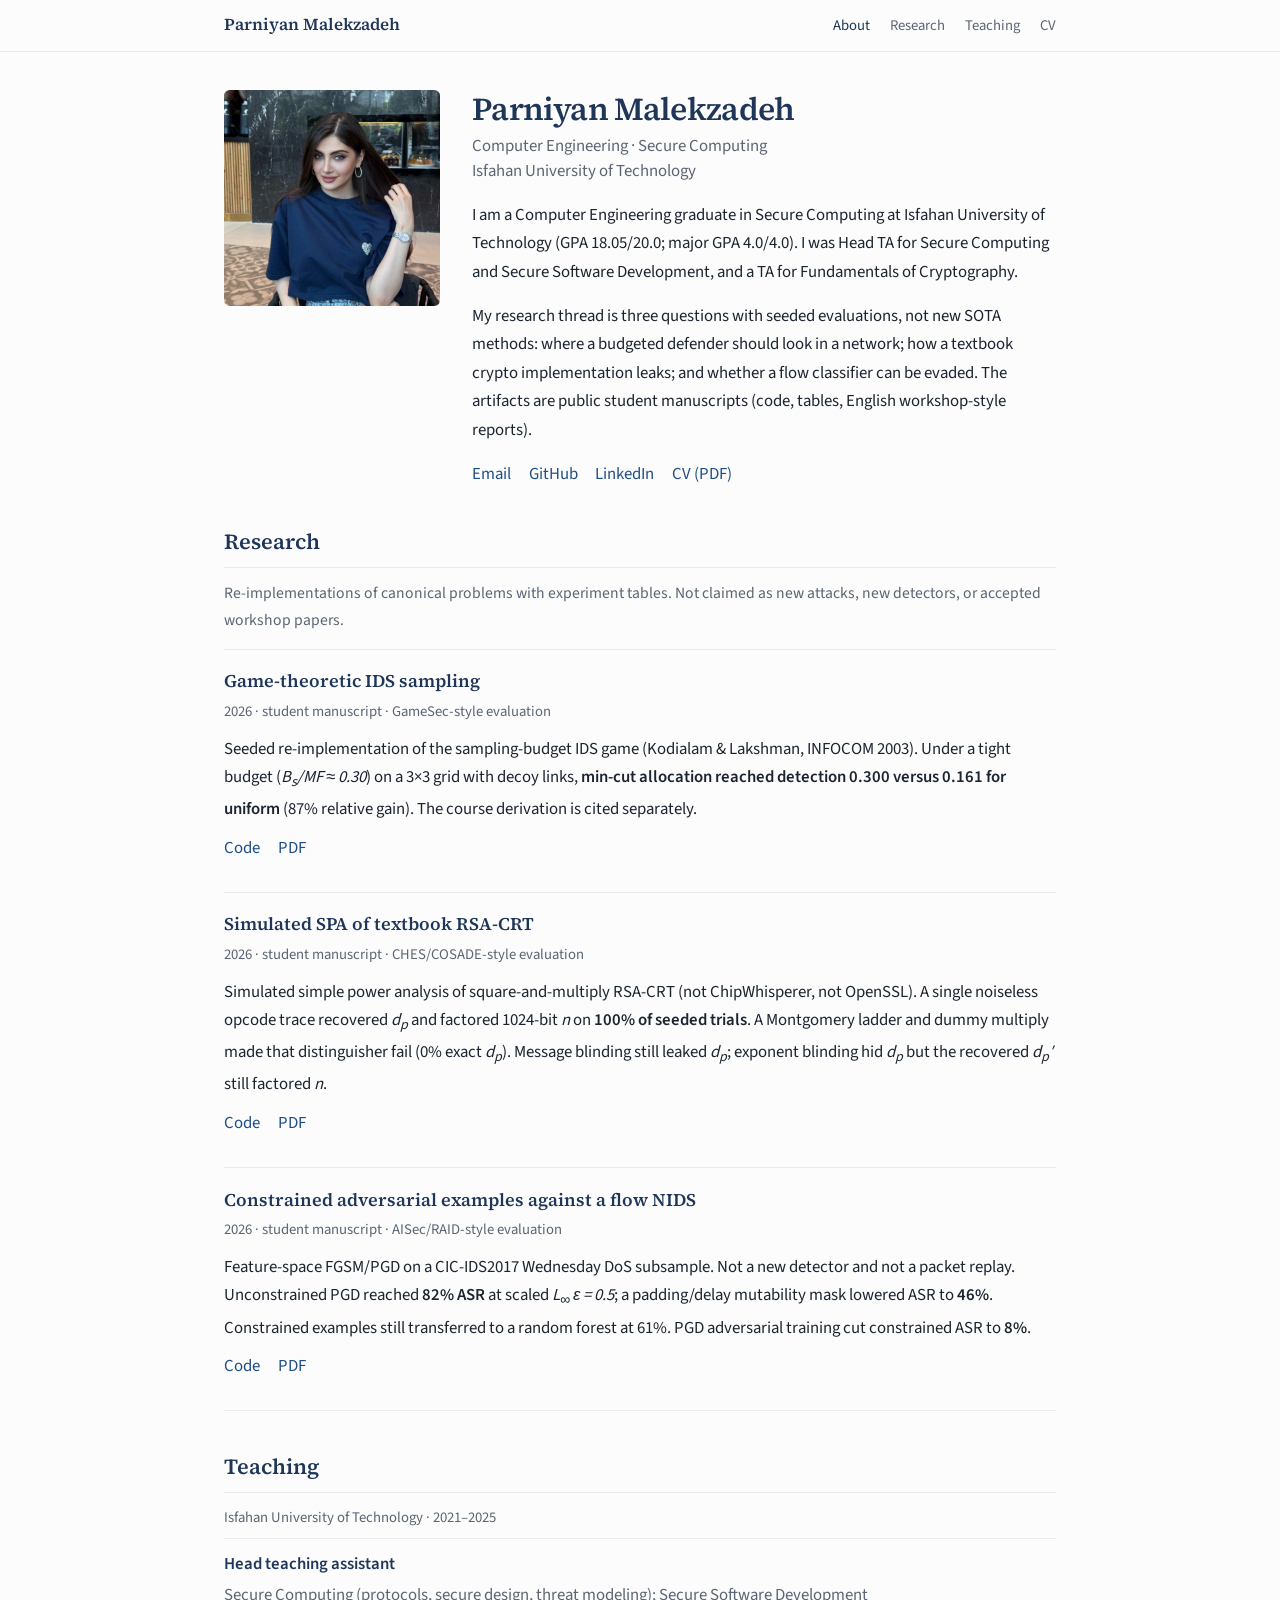
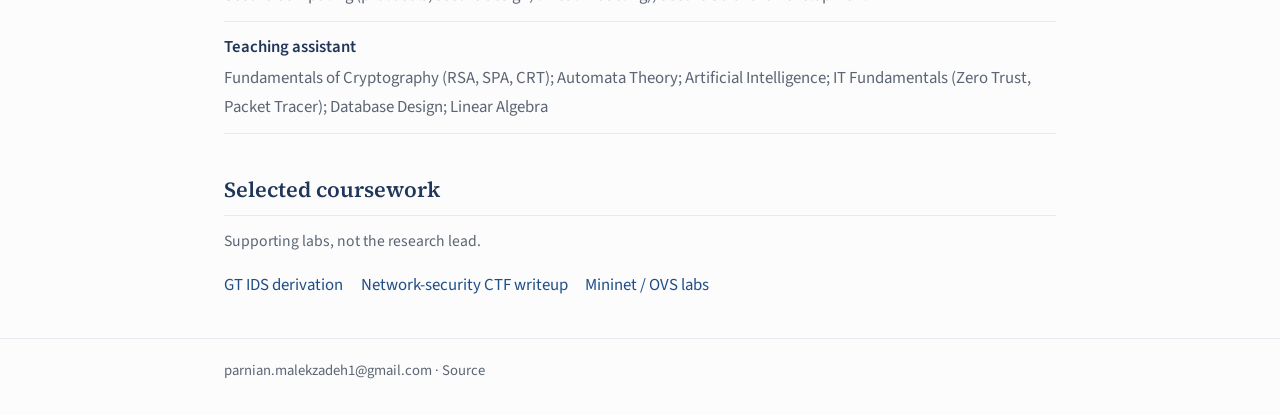
==== commit 93be48d8: "Switch the homepage to a clean academic template. Keep the portrait beside the bio and drop the navy" ====
--- a/index.html
+++ b/index.html
@@ -8,9 +8,9 @@
   <link rel="canonical" href="https://parmalvar.github.io/">
   <link rel="icon" href="favicon.svg" type="image/svg+xml">
   <link rel="preload" as="image" href="assets/portrait.jpg">
-  <link rel="preload" href="assets/fonts/cormorant-garamond-500.woff2" as="font" type="font/woff2" crossorigin>
   <link rel="preload" href="assets/fonts/source-serif-4-400.woff2" as="font" type="font/woff2" crossorigin>
-  <meta name="theme-color" content="#141c2e">
+  <link rel="preload" href="assets/fonts/source-sans-3-400.woff2" as="font" type="font/woff2" crossorigin>
+  <meta name="theme-color" content="#1f3658">
   <meta property="og:title" content="Parniyan Malekzadeh">
   <meta property="og:description" content="Network security and applied cryptography. Seeded evaluations, not new SOTA methods.">
   <meta property="og:url" content="https://parmalvar.github.io/">
@@ -40,160 +40,145 @@
 <body>
   <a class="skip" href="#main">Skip to content</a>
 
-  <div class="shell">
-    <aside class="identity">
-      <header class="mobile-bar">
-        <a class="brand" href="#top">Parniyan Malekzadeh</a>
-        <button class="nav-toggle" type="button" aria-expanded="false" aria-controls="site-nav">Menu</button>
-      </header>
+  <header class="site-header">
+    <div class="wrap header-inner">
+      <a class="brand" href="#about">Parniyan Malekzadeh</a>
+      <button class="nav-toggle" type="button" aria-expanded="false" aria-controls="site-nav">Menu</button>
+      <nav id="site-nav" aria-label="Primary">
+        <ul>
+          <li><a href="#about">About</a></li>
+          <li><a href="#research">Research</a></li>
+          <li><a href="#teaching">Teaching</a></li>
+          <li><a href="files/Parniyan_Malekzadeh_CV.pdf">CV</a></li>
+        </ul>
+      </nav>
+    </div>
+  </header>
 
-      <figure class="portrait" id="top">
-        <img src="assets/portrait.jpg" width="640" height="640" alt="Portrait of Parniyan Malekzadeh">
-      </figure>
+  <main id="main" class="wrap">
+    <section class="profile" id="about">
+      <img
+        class="avatar"
+        src="assets/portrait.jpg"
+        width="640"
+        height="640"
+        alt="Portrait of Parniyan Malekzadeh">
+      <div class="profile-copy">
+        <h1>Parniyan Malekzadeh</h1>
+        <p class="affil">
+          Computer Engineering · Secure Computing<br>
+          Isfahan University of Technology
+        </p>
+        <p>
+          I am a Computer Engineering graduate in Secure Computing at Isfahan University of Technology
+          (GPA 18.05/20.0; major GPA 4.0/4.0). I was Head TA for Secure Computing and Secure Software
+          Development, and a TA for Fundamentals of Cryptography.
+        </p>
+        <p>
+          My research thread is three questions with seeded evaluations, not new SOTA methods:
+          where a budgeted defender should look in a network; how a textbook crypto implementation
+          leaks; and whether a flow classifier can be evaded. The artifacts are public student
+          manuscripts (code, tables, English workshop-style reports).
+        </p>
+        <p class="social">
+          <a href="mailto:parnian.malekzadeh1@gmail.com">Email</a>
+          <a href="https://github.com/parmalvar">GitHub</a>
+          <a href="https://www.linkedin.com/in/parniyanmalekzadeh">LinkedIn</a>
+          <a href="files/Parniyan_Malekzadeh_CV.pdf">CV (PDF)</a>
+        </p>
+      </div>
+    </section>
 
-      <div class="identity-body">
-        <p class="kicker">Isfahan University of Technology</p>
-        <h1>Parniyan Malekzadeh</h1>
-        <p class="subtitle">Computer Engineering<br>Secure Computing</p>
+    <section id="research">
+      <h2>Research</h2>
+      <p class="note">
+        Re-implementations of canonical problems with experiment tables. Not claimed as new attacks,
+        new detectors, or accepted workshop papers.
+      </p>
 
-        <nav id="site-nav" aria-label="Primary">
-          <ul>
-            <li><a href="#about">About</a></li>
-            <li><a href="#research">Research</a></li>
-            <li><a href="#teaching">Teaching</a></li>
-            <li><a href="files/Parniyan_Malekzadeh_CV.pdf">CV</a></li>
-          </ul>
-        </nav>
+      <article class="pub">
+        <h3>Game-theoretic IDS sampling</h3>
+        <p class="venue">2026 · student manuscript · GameSec-style evaluation</p>
+        <p>
+          Seeded re-implementation of the sampling-budget IDS game (Kodialam &amp; Lakshman, INFOCOM 2003).
+          Under a tight budget (<em>B<sub>s</sub>/MF ≈ 0.30</em>) on a 3×3 grid with decoy links,
+          <strong>min-cut allocation reached detection 0.300 versus 0.161 for uniform</strong>
+          (87% relative gain). The course derivation is cited separately.
+        </p>
+        <p class="links">
+          <a href="https://github.com/parmalvar/IDS-Sampling-Game">Code</a>
+          <a href="https://github.com/parmalvar/IDS-Sampling-Game/blob/main/report/report.pdf">PDF</a>
+        </p>
+      </article>
 
-        <ul class="contact">
-          <li><a href="mailto:parnian.malekzadeh1@gmail.com">Email</a></li>
-          <li><a href="https://github.com/parmalvar">GitHub</a></li>
-          <li><a href="https://www.linkedin.com/in/parniyanmalekzadeh">LinkedIn</a></li>
-          <li><a href="files/Parniyan_Malekzadeh_CV.pdf">CV (PDF)</a></li>
-        </ul>
-      </div>
-    </aside>
+      <article class="pub">
+        <h3>Simulated SPA of textbook RSA-CRT</h3>
+        <p class="venue">2026 · student manuscript · CHES/COSADE-style evaluation</p>
+        <p>
+          Simulated simple power analysis of square-and-multiply RSA-CRT (not ChipWhisperer, not OpenSSL).
+          A single noiseless opcode trace recovered <em>d<sub>p</sub></em> and factored 1024-bit <em>n</em> on
+          <strong>100% of seeded trials</strong>. A Montgomery ladder and dummy multiply made that
+          distinguisher fail (0% exact <em>d<sub>p</sub></em>). Message blinding still leaked <em>d<sub>p</sub></em>;
+          exponent blinding hid <em>d<sub>p</sub></em> but the recovered <em>d<sub>p</sub>′</em> still factored <em>n</em>.
+        </p>
+        <p class="links">
+          <a href="https://github.com/parmalvar/RSA-CRT-SPA">Code</a>
+          <a href="https://github.com/parmalvar/RSA-CRT-SPA/blob/main/report/report.pdf">PDF</a>
+        </p>
+      </article>
 
-    <div class="manuscript">
-      <main id="main">
-        <section id="about">
-          <p class="section-index">01</p>
-          <h2>About</h2>
-          <p class="lead">
-            Graduate in Computer Engineering, Secure Computing, at Isfahan University of Technology
-            (GPA 18.05/20.0; major GPA 4.0/4.0). Head teaching assistant for Secure Computing and
-            Secure Software Development; teaching assistant for Fundamentals of Cryptography.
-          </p>
-          <p>
-            The research thread is three questions with seeded evaluations, not new SOTA methods:
-            where a budgeted defender should look in a network; how a textbook crypto implementation
-            leaks; and whether a flow classifier can be evaded. The artifacts are public student
-            manuscripts — code, tables, and English workshop-style reports.
-          </p>
-        </section>
+      <article class="pub">
+        <h3>Constrained adversarial examples against a flow NIDS</h3>
+        <p class="venue">2026 · student manuscript · AISec/RAID-style evaluation</p>
+        <p>
+          Feature-space FGSM/PGD on a CIC-IDS2017 Wednesday DoS subsample. Not a new detector and
+          not a packet replay. Unconstrained PGD reached <strong>82% ASR</strong> at scaled
+          <em>L<sub>∞</sub> ε = 0.5</em>; a padding/delay mutability mask lowered ASR to
+          <strong>46%</strong>. Constrained examples still transferred to a random forest at 61%.
+          PGD adversarial training cut constrained ASR to <strong>8%</strong>.
+        </p>
+        <p class="links">
+          <a href="https://github.com/parmalvar/Adversarial-Flow-NIDS">Code</a>
+          <a href="https://github.com/parmalvar/Adversarial-Flow-NIDS/blob/main/report/report.pdf">PDF</a>
+        </p>
+      </article>
+    </section>
 
-        <section id="research">
-          <p class="section-index">02</p>
-          <h2>Research</h2>
-          <p class="note">
-            Re-implementations of canonical problems with experiment tables. Not claimed as new
-            attacks, new detectors, or accepted workshop papers.
-          </p>
+    <section id="teaching">
+      <h2>Teaching</h2>
+      <p class="venue">Isfahan University of Technology · 2021–2025</p>
+      <dl class="roles">
+        <div>
+          <dt>Head teaching assistant</dt>
+          <dd>Secure Computing (protocols, secure design, threat modeling); Secure Software Development</dd>
+        </div>
+        <div>
+          <dt>Teaching assistant</dt>
+          <dd>Fundamentals of Cryptography (RSA, SPA, CRT); Automata Theory; Artificial Intelligence; IT Fundamentals (Zero Trust, Packet Tracer); Database Design; Linear Algebra</dd>
+        </div>
+      </dl>
+    </section>
 
-          <article class="entry">
-            <p class="folio" aria-hidden="true">I</p>
-            <div>
-              <h3>Game-theoretic IDS sampling</h3>
-              <p class="meta">2026 · student manuscript · GameSec-style evaluation</p>
-              <p>
-                Seeded re-implementation of the sampling-budget IDS game (Kodialam &amp; Lakshman, INFOCOM 2003).
-                Under a tight budget (<em>B<sub>s</sub>/MF ≈ 0.30</em>) on a 3×3 grid with decoy links,
-                <strong>min-cut allocation reached detection 0.300 versus 0.161 for uniform</strong>
-                (87% relative gain). The course derivation is cited separately.
-              </p>
-              <p class="links">
-                <a href="https://github.com/parmalvar/IDS-Sampling-Game">Repository</a>
-                <a href="https://github.com/parmalvar/IDS-Sampling-Game/blob/main/report/report.pdf">Report</a>
-              </p>
-            </div>
-          </article>
+    <section id="coursework">
+      <h2>Selected coursework</h2>
+      <p class="note">Supporting labs, not the research lead.</p>
+      <p class="links">
+        <a href="https://github.com/parmalvar/Game-Theoretic-Network-IDS">GT IDS derivation</a>
+        <a href="https://github.com/parmalvar/NetSec-CTF-Writeup">Network-security CTF writeup</a>
+        <a href="https://github.com/parmalvar/Mininet-OVS-Projects">Mininet / OVS labs</a>
+      </p>
+    </section>
+  </main>
 
-          <article class="entry">
-            <p class="folio" aria-hidden="true">II</p>
-            <div>
-              <h3>Simulated SPA of textbook RSA-CRT</h3>
-              <p class="meta">2026 · student manuscript · CHES/COSADE-style evaluation</p>
-              <p>
-                Simulated simple power analysis of square-and-multiply RSA-CRT (not ChipWhisperer, not OpenSSL).
-                A single noiseless opcode trace recovered <em>d<sub>p</sub></em> and factored 1024-bit <em>n</em> on
-                <strong>100% of seeded trials</strong>. A Montgomery ladder and dummy multiply made that
-                distinguisher fail (0% exact <em>d<sub>p</sub></em>). Message blinding still leaked <em>d<sub>p</sub></em>;
-                exponent blinding hid <em>d<sub>p</sub></em> but the recovered <em>d<sub>p</sub>′</em> still factored <em>n</em>.
-              </p>
-              <p class="links">
-                <a href="https://github.com/parmalvar/RSA-CRT-SPA">Repository</a>
-                <a href="https://github.com/parmalvar/RSA-CRT-SPA/blob/main/report/report.pdf">Report</a>
-              </p>
-            </div>
-          </article>
-
-          <article class="entry">
-            <p class="folio" aria-hidden="true">III</p>
-            <div>
-              <h3>Constrained adversarial examples against a flow NIDS</h3>
-              <p class="meta">2026 · student manuscript · AISec/RAID-style evaluation</p>
-              <p>
-                Feature-space FGSM/PGD on a CIC-IDS2017 Wednesday DoS subsample. Not a new detector and
-                not a packet replay. Unconstrained PGD reached <strong>82% ASR</strong> at scaled
-                <em>L<sub>∞</sub> ε = 0.5</em>; a padding/delay mutability mask lowered ASR to
-                <strong>46%</strong>. Constrained examples still transferred to a random forest at 61%.
-                PGD adversarial training cut constrained ASR to <strong>8%</strong>.
-              </p>
-              <p class="links">
-                <a href="https://github.com/parmalvar/Adversarial-Flow-NIDS">Repository</a>
-                <a href="https://github.com/parmalvar/Adversarial-Flow-NIDS/blob/main/report/report.pdf">Report</a>
-              </p>
-            </div>
-          </article>
-        </section>
-
-        <section id="teaching">
-          <p class="section-index">03</p>
-          <h2>Teaching</h2>
-          <p class="meta teaching-place">Isfahan University of Technology · 2021–2025</p>
-          <ul class="roles">
-            <li>
-              <span class="role-name">Head teaching assistant</span>
-              <span class="role-detail">Secure Computing (protocols, secure design, threat modeling); Secure Software Development</span>
-            </li>
-            <li>
-              <span class="role-name">Teaching assistant</span>
-              <span class="role-detail">Fundamentals of Cryptography (RSA, SPA, CRT); Automata Theory; Artificial Intelligence; IT Fundamentals (Zero Trust, Packet Tracer); Database Design; Linear Algebra</span>
-            </li>
-          </ul>
-        </section>
-
-        <section id="coursework">
-          <p class="section-index">04</p>
-          <h2>Selected coursework</h2>
-          <p class="note">Supporting labs, not the research lead.</p>
-          <ul class="course-links">
-            <li><a href="https://github.com/parmalvar/Game-Theoretic-Network-IDS">GT IDS derivation</a></li>
-            <li><a href="https://github.com/parmalvar/NetSec-CTF-Writeup">Network-security CTF writeup</a></li>
-            <li><a href="https://github.com/parmalvar/Mininet-OVS-Projects">Mininet / OVS labs</a></li>
-          </ul>
-        </section>
-      </main>
-
-      <footer class="site-footer">
-        <p>
-          <a href="mailto:parnian.malekzadeh1@gmail.com">parnian.malekzadeh1@gmail.com</a>
-          <span aria-hidden="true"> · </span>
-          <a href="https://github.com/parmalvar/parmalvar.github.io">Source</a>
-        </p>
-      </footer>
+  <footer class="site-footer">
+    <div class="wrap">
+      <p>
+        <a href="mailto:parnian.malekzadeh1@gmail.com">parnian.malekzadeh1@gmail.com</a>
+        ·
+        <a href="https://github.com/parmalvar/parmalvar.github.io">Source</a>
+      </p>
     </div>
-  </div>
+  </footer>
   <script src="script.js"></script>
 </body>
 </html>
--- a/styles.css
+++ b/styles.css
@@ -1,28 +1,4 @@
-/* Faculty folio: navy identity rail, ivory manuscript. */
-
-@font-face {
-  font-family: "Cormorant Garamond";
-  src: url("assets/fonts/cormorant-garamond-500.woff2") format("woff2");
-  font-weight: 500;
-  font-style: normal;
-  font-display: swap;
-}
-
-@font-face {
-  font-family: "Cormorant Garamond";
-  src: url("assets/fonts/cormorant-garamond-600.woff2") format("woff2");
-  font-weight: 600;
-  font-style: normal;
-  font-display: swap;
-}
-
-@font-face {
-  font-family: "Cormorant Garamond";
-  src: url("assets/fonts/cormorant-garamond-500-italic.woff2") format("woff2");
-  font-weight: 500;
-  font-style: italic;
-  font-display: swap;
-}
+/* Clean academic homepage. Source Serif 4 + Source Sans 3, self-hosted. */
 
 @font-face {
   font-family: "Source Serif 4";
@@ -65,18 +41,15 @@
 }
 
 :root {
-  --navy: #141c2e;
-  --navy-mid: #1c2740;
-  --brass: #c4a06a;
-  --brass-dim: #a6854e;
-  --ivory: #f6f1e8;
-  --paper: #fbf8f2;
-  --ink: #1f1c18;
-  --muted: #5c564d;
-  --rule: #e4dbce;
-  --display: "Cormorant Garamond", "Iowan Old Style", Palatino, Georgia, serif;
-  --serif: "Source Serif 4", "Iowan Old Style", Georgia, serif;
+  --ink: #1c2430;
+  --muted: #5b6573;
+  --line: #e6e9ee;
+  --page: #fcfcfd;
+  --accent: #1f3658;
+  --link: #1f4e86;
   --sans: "Source Sans 3", "Segoe UI", sans-serif;
+  --serif: "Source Serif 4", Georgia, serif;
+  --max: 52rem;
 }
 
 *,
@@ -103,491 +76,305 @@
 body {
   margin: 0;
   color: var(--ink);
-  background: var(--navy);
-  font-family: var(--serif);
-  font-size: 1.0625rem;
+  background: var(--page);
+  font-family: var(--sans);
+  font-size: 1.05rem;
   line-height: 1.7;
 }
 
 h1,
 h2,
 h3,
-.folio,
 .brand {
-  font-family: var(--display);
-  font-weight: 500;
+  font-family: var(--serif);
+  font-weight: 600;
+  color: var(--accent);
+}
+
+h1 {
+  font-size: 2rem;
+  letter-spacing: -0.02em;
+  line-height: 1.2;
+  margin: 0 0 0.35rem;
 }
 
 h2 {
-  font-size: clamp(2rem, 4vw, 2.55rem);
-  letter-spacing: -0.02em;
-  line-height: 1.1;
-  color: var(--navy);
-  margin: 0 0 1.1rem;
+  font-size: 1.35rem;
+  margin: 0 0 0.75rem;
+  padding-bottom: 0.4rem;
+  border-bottom: 1px solid var(--line);
 }
 
 h3 {
-  font-size: 1.45rem;
-  font-weight: 600;
-  letter-spacing: -0.015em;
-  line-height: 1.25;
-  color: var(--navy);
-  margin: 0 0 0.2rem;
+  font-size: 1.12rem;
+  margin: 0 0 0.15rem;
 }
 
 p {
-  margin: 0 0 1rem;
+  margin: 0 0 0.95rem;
 }
 
 a {
-  color: var(--navy);
-  text-underline-offset: 0.18em;
+  color: var(--link);
+  text-underline-offset: 0.15em;
 }
 
 a:hover {
-  color: var(--brass-dim);
+  color: var(--accent);
 }
 
 a:focus-visible,
 .nav-toggle:focus-visible {
-  outline: 2px solid var(--brass);
+  outline: 2px solid var(--link);
   outline-offset: 3px;
 }
 
 .skip {
   position: absolute;
-  left: 0.6rem;
+  left: 0.5rem;
   top: -3rem;
-  background: var(--brass);
-  color: var(--navy);
+  background: var(--accent);
+  color: #fff;
   padding: 0.4rem 0.7rem;
-  z-index: 30;
-  font-family: var(--sans);
+  z-index: 20;
 }
 
 .skip:focus {
-  top: 0.6rem;
-}
-
-.shell {
-  display: grid;
-  grid-template-columns: minmax(20rem, 24.5rem) minmax(0, 1fr);
-  min-height: 100vh;
-  max-width: 92rem;
-  margin: 0 auto;
-  background: var(--paper);
-}
-
-.identity {
-  background: var(--navy);
-  color: var(--ivory);
-  display: flex;
-  flex-direction: column;
+  top: 0.5rem;
+}
+
+.wrap {
+  width: min(var(--max), calc(100% - 2.4rem));
+  margin-inline: auto;
+}
+
+.site-header {
   position: sticky;
   top: 0;
-  height: 100vh;
-  overflow: auto;
-  -webkit-font-smoothing: antialiased;
-}
-
-.mobile-bar {
-  display: none;
-}
-
-.portrait {
-  margin: 0;
-  height: min(28rem, 46vh);
-  min-height: 15rem;
-  overflow: hidden;
-  background: var(--navy-mid);
-}
-
-.portrait img {
-  width: 100%;
-  height: 100%;
-  object-fit: cover;
-  object-position: center 10%;
-  display: block;
-  filter: saturate(0.88) contrast(1.06);
-}
-
-.identity-body {
-  padding: 1.6rem 1.75rem 1.8rem;
+  z-index: 10;
+  background: rgba(252, 252, 253, 0.94);
+  backdrop-filter: blur(10px);
+  border-bottom: 1px solid var(--line);
+}
+
+.header-inner {
   display: flex;
-  flex-direction: column;
-  flex: 1;
-  border-top: 1px solid rgba(196, 160, 106, 0.28);
-}
-
-.kicker {
-  margin: 0;
-  font-family: var(--sans);
-  font-size: 0.68rem;
-  font-weight: 600;
-  letter-spacing: 0.2em;
-  text-transform: uppercase;
-  color: var(--brass);
-}
-
-.identity h1 {
-  font-size: clamp(2.15rem, 4vw, 2.7rem);
-  line-height: 1.02;
-  letter-spacing: -0.02em;
-  color: #fff;
-  margin: 0.45rem 0 0.55rem;
-}
-
-.subtitle {
-  margin: 0 0 1.5rem;
-  font-family: var(--sans);
-  font-size: 0.95rem;
-  font-weight: 400;
-  line-height: 1.45;
-  color: rgba(246, 241, 232, 0.72);
-}
-
-#site-nav ul,
-.contact,
-.roles,
-.course-links {
-  list-style: none;
-  margin: 0;
-  padding: 0;
+  align-items: center;
+  justify-content: space-between;
+  gap: 1rem;
+  padding: 0.7rem 0;
+}
+
+.brand {
+  text-decoration: none;
+  font-size: 1.05rem;
+  color: var(--accent);
+}
+
+.brand:hover {
+  color: var(--link);
 }
 
 #site-nav ul {
   display: flex;
-  flex-direction: column;
-  gap: 0.55rem;
+  gap: 1.25rem;
+  list-style: none;
+  margin: 0;
+  padding: 0;
 }
 
 #site-nav a {
-  font-family: var(--sans);
-  font-size: 0.74rem;
-  font-weight: 600;
-  letter-spacing: 0.16em;
-  text-transform: uppercase;
   text-decoration: none;
-  color: rgba(246, 241, 232, 0.62);
+  font-size: 0.92rem;
+  color: var(--muted);
 }
 
 #site-nav a:hover,
 #site-nav a[aria-current="location"] {
-  color: var(--brass);
-}
-
-.contact {
-  margin-top: auto;
-  padding-top: 1.6rem;
-  display: flex;
-  flex-wrap: wrap;
-  gap: 0.35rem 1rem;
-}
-
-.contact a {
-  font-family: var(--sans);
-  font-size: 0.78rem;
-  letter-spacing: 0.04em;
-  color: var(--brass);
-  text-decoration: none;
-  border-bottom: 1px solid rgba(196, 160, 106, 0.35);
-}
-
-.contact a:hover {
-  border-bottom-color: var(--brass);
-  color: #e8d5b0;
-}
-
-.manuscript {
-  background:
-    linear-gradient(180deg, rgba(20, 28, 46, 0.035), transparent 12rem),
-    var(--paper);
-  padding: 3.25rem clamp(1.6rem, 4vw, 4.5rem) 2.5rem;
-  min-width: 0;
-}
-
-.manuscript main {
-  max-width: 46rem;
-}
-
-section {
-  margin: 0 0 3.1rem;
-  scroll-margin-top: 1.5rem;
-}
-
-.section-index {
-  margin: 0 0 0.15rem;
-  font-family: var(--sans);
-  font-size: 0.68rem;
-  font-weight: 600;
-  letter-spacing: 0.28em;
-  text-transform: uppercase;
-  color: var(--brass-dim);
-}
-
-.lead {
-  font-size: 1.12rem;
-  line-height: 1.65;
-}
-
-.note {
-  color: var(--muted);
-  font-style: italic;
-  margin: -0.35rem 0 1.35rem;
-}
-
-.entry {
+  color: var(--accent);
+}
+
+.nav-toggle {
+  display: none;
+  background: #fff;
+  border: 1px solid var(--line);
+  color: var(--accent);
+  padding: 0.25rem 0.55rem;
+  font: inherit;
+  font-size: 0.85rem;
+  cursor: pointer;
+}
+
+.profile {
   display: grid;
-  grid-template-columns: 3.1rem minmax(0, 1fr);
-  gap: 0.2rem 1rem;
-  margin: 0 0 1rem;
-  padding: 1.15rem 1.2rem 1.2rem 0.9rem;
-  background: var(--ivory);
-  border: 1px solid var(--rule);
-  border-left: 3px solid var(--navy);
-}
-
-.folio {
-  margin: 0.15rem 0 0;
-  font-size: 1.85rem;
-  font-style: italic;
-  line-height: 1;
-  color: var(--brass-dim);
-}
-
-.meta {
-  margin: 0 0 0.65rem;
-  font-family: var(--sans);
-  font-size: 0.86rem;
-  color: var(--muted);
-  font-style: normal;
-}
-
-.entry p {
-  margin: 0 0 0.7rem;
-}
-
+  grid-template-columns: 13.5rem minmax(0, 1fr);
+  gap: 2rem;
+  align-items: start;
+  padding: 2.4rem 0 2.2rem;
+}
+
+.avatar {
+  width: 100%;
+  height: auto;
+  aspect-ratio: 1;
+  object-fit: cover;
+  object-position: center 12%;
+  border-radius: 0.35rem;
+  display: block;
+  background: var(--line);
+}
+
+.profile-copy p:last-child {
+  margin-bottom: 0;
+}
+
+.affil {
+  color: var(--muted);
+  margin-bottom: 1rem;
+  line-height: 1.5;
+}
+
+.social,
 .links {
   display: flex;
   flex-wrap: wrap;
-  gap: 0.35rem 1.15rem;
-  margin: 0.15rem 0 0;
-}
-
-.links a,
-.course-links a {
-  font-family: var(--sans);
-  font-size: 0.8rem;
+  gap: 0.35rem 1.1rem;
+  margin: 1rem 0 0;
+}
+
+.social a,
+.links a {
+  text-decoration: none;
+}
+
+.social a:hover,
+.links a:hover {
+  text-decoration: underline;
+}
+
+section {
+  padding: 0 0 2.4rem;
+  scroll-margin-top: 3.5rem;
+}
+
+.note {
+  color: var(--muted);
+  font-size: 0.98rem;
+}
+
+.pub {
+  padding: 1.05rem 0 1.15rem;
+  border-top: 1px solid var(--line);
+}
+
+.pub:last-of-type {
+  border-bottom: 1px solid var(--line);
+}
+
+.venue {
+  color: var(--muted);
+  font-size: 0.92rem;
+  margin: 0 0 0.5rem;
+}
+
+.pub p {
+  margin: 0 0 0.65rem;
+}
+
+.roles {
+  margin: 0;
+}
+
+.roles > div {
+  display: grid;
+  gap: 0.15rem;
+  padding: 0.7rem 0;
+  border-top: 1px solid var(--line);
+}
+
+.roles > div:last-child {
+  border-bottom: 1px solid var(--line);
+}
+
+.roles dt {
   font-weight: 600;
-  letter-spacing: 0.08em;
-  text-transform: uppercase;
+  color: var(--accent);
+}
+
+.roles dd {
+  margin: 0;
+  color: var(--muted);
+}
+
+.site-footer {
+  border-top: 1px solid var(--line);
+  padding: 1.2rem 0 2rem;
+  color: var(--muted);
+  font-size: 0.92rem;
+}
+
+.site-footer p {
+  margin: 0;
+}
+
+.site-footer a {
+  color: var(--muted);
   text-decoration: none;
-  color: var(--navy);
-  border-bottom: 1px solid var(--brass);
-  padding-bottom: 0.05rem;
-}
-
-.links a:hover,
-.course-links a:hover {
-  color: var(--brass-dim);
-}
-
-.teaching-place {
-  margin: -0.4rem 0 1rem;
-}
-
-.roles li {
-  display: grid;
-  gap: 0.2rem;
-  padding: 0.85rem 0;
-  border-top: 1px solid var(--rule);
-}
-
-.roles li:last-child {
-  border-bottom: 1px solid var(--rule);
-}
-
-.role-name {
-  font-family: var(--display);
-  font-size: 1.2rem;
-  font-weight: 600;
-  color: var(--navy);
-}
-
-.role-detail {
-  color: var(--muted);
-}
-
-.course-links {
-  display: flex;
-  flex-direction: column;
-  gap: 0.7rem;
-}
-
-.site-footer {
-  max-width: 46rem;
-  padding-top: 0.4rem;
-  color: var(--muted);
-  font-family: var(--sans);
-  font-size: 0.88rem;
-}
-
-.site-footer a {
-  color: var(--muted);
-  text-decoration: none;
 }
 
 .site-footer a:hover {
-  color: var(--navy);
-}
-
-.nav-toggle {
-  background: transparent;
-  border: 1px solid rgba(196, 160, 106, 0.55);
-  color: var(--ivory);
-  padding: 0.28rem 0.6rem;
-  font-family: var(--sans);
-  font-size: 0.72rem;
-  font-weight: 600;
-  letter-spacing: 0.14em;
-  text-transform: uppercase;
-  cursor: pointer;
-}
-
-.brand {
-  color: #fff;
-  text-decoration: none;
-  font-size: 1.35rem;
-  letter-spacing: -0.02em;
-}
-
-.brand:hover {
-  color: var(--brass);
-}
-
-@media (max-width: 860px) {
-  .shell {
-    grid-template-columns: 1fr;
-  }
-
-  .identity {
+  color: var(--accent);
+}
+
+@media (max-width: 720px) {
+  .nav-toggle {
+    display: inline-block;
+  }
+
+  .site-header {
+    position: sticky;
+  }
+
+  .header-inner {
     position: relative;
-    height: auto;
-    overflow: visible;
-  }
-
-  .identity-body {
-    display: contents;
-  }
-
-  .mobile-bar {
-    display: flex;
-    align-items: center;
-    justify-content: space-between;
-    gap: 1rem;
-    order: 0;
-    position: sticky;
-    top: 0;
-    z-index: 20;
-    padding: 0.7rem 1.15rem;
-    background: var(--navy);
-    border-bottom: 1px solid rgba(196, 160, 106, 0.25);
+    flex-wrap: wrap;
   }
 
   #site-nav {
-    order: 1;
     display: none;
-    margin: 0;
-    padding: 0.85rem 1.2rem 1rem;
-    background: var(--navy-mid);
-    border-bottom: 1px solid rgba(196, 160, 106, 0.22);
+    flex-basis: 100%;
   }
 
   #site-nav.is-open {
     display: block;
   }
 
-  .portrait {
-    order: 2;
-  }
-
-  .kicker,
-  .identity h1,
-  .subtitle,
-  .contact {
-    order: 3;
-  }
-
-  .kicker,
-  .subtitle,
-  .contact {
-    padding-left: 1.25rem;
-    padding-right: 1.25rem;
-  }
-
-  .kicker {
-    padding-top: 1.35rem;
-  }
-
-  .contact {
-    padding-bottom: 1.4rem;
-    margin-top: 1rem;
-  }
-
-  .identity h1 {
+  #site-nav ul {
+    flex-direction: column;
+    gap: 0.55rem;
+    padding: 0.4rem 0 0.7rem;
+  }
+
+  .profile {
+    grid-template-columns: 1fr;
+    gap: 1.25rem;
+    padding-top: 1.6rem;
+  }
+
+  .avatar {
+    width: 10.5rem;
+  }
+}
+
+@media print {
+  .site-header,
+  .nav-toggle,
+  .skip {
     display: none;
   }
 
-  .portrait {
-    height: min(22rem, 58vw);
-  }
-
-  .manuscript {
-    padding: 2rem 1.25rem 2.2rem;
-  }
-
-  .entry {
-    grid-template-columns: 2.2rem minmax(0, 1fr);
-    padding: 1rem 0.9rem 1.05rem 0.7rem;
-  }
-}
-
-@media print {
-  .mobile-bar,
-  .nav-toggle,
-  .skip,
-  #site-nav {
-    display: none !important;
-  }
-
-  body,
-  .shell,
-  .identity,
-  .manuscript {
-    background: #fff;
-    color: #000;
-  }
-
-  .identity {
-    position: static;
-    height: auto;
-    display: grid;
-    grid-template-columns: 8rem 1fr;
-    color: #000;
-  }
-
-  .identity h1,
-  .kicker,
-  .subtitle,
-  .contact a {
-    color: #000;
-  }
-
-  .identity h1 {
-    display: block;
-  }
-
-  .portrait {
-    height: 8rem;
-  }
-}
+  a {
+    text-decoration: none;
+    color: inherit;
+  }
+}
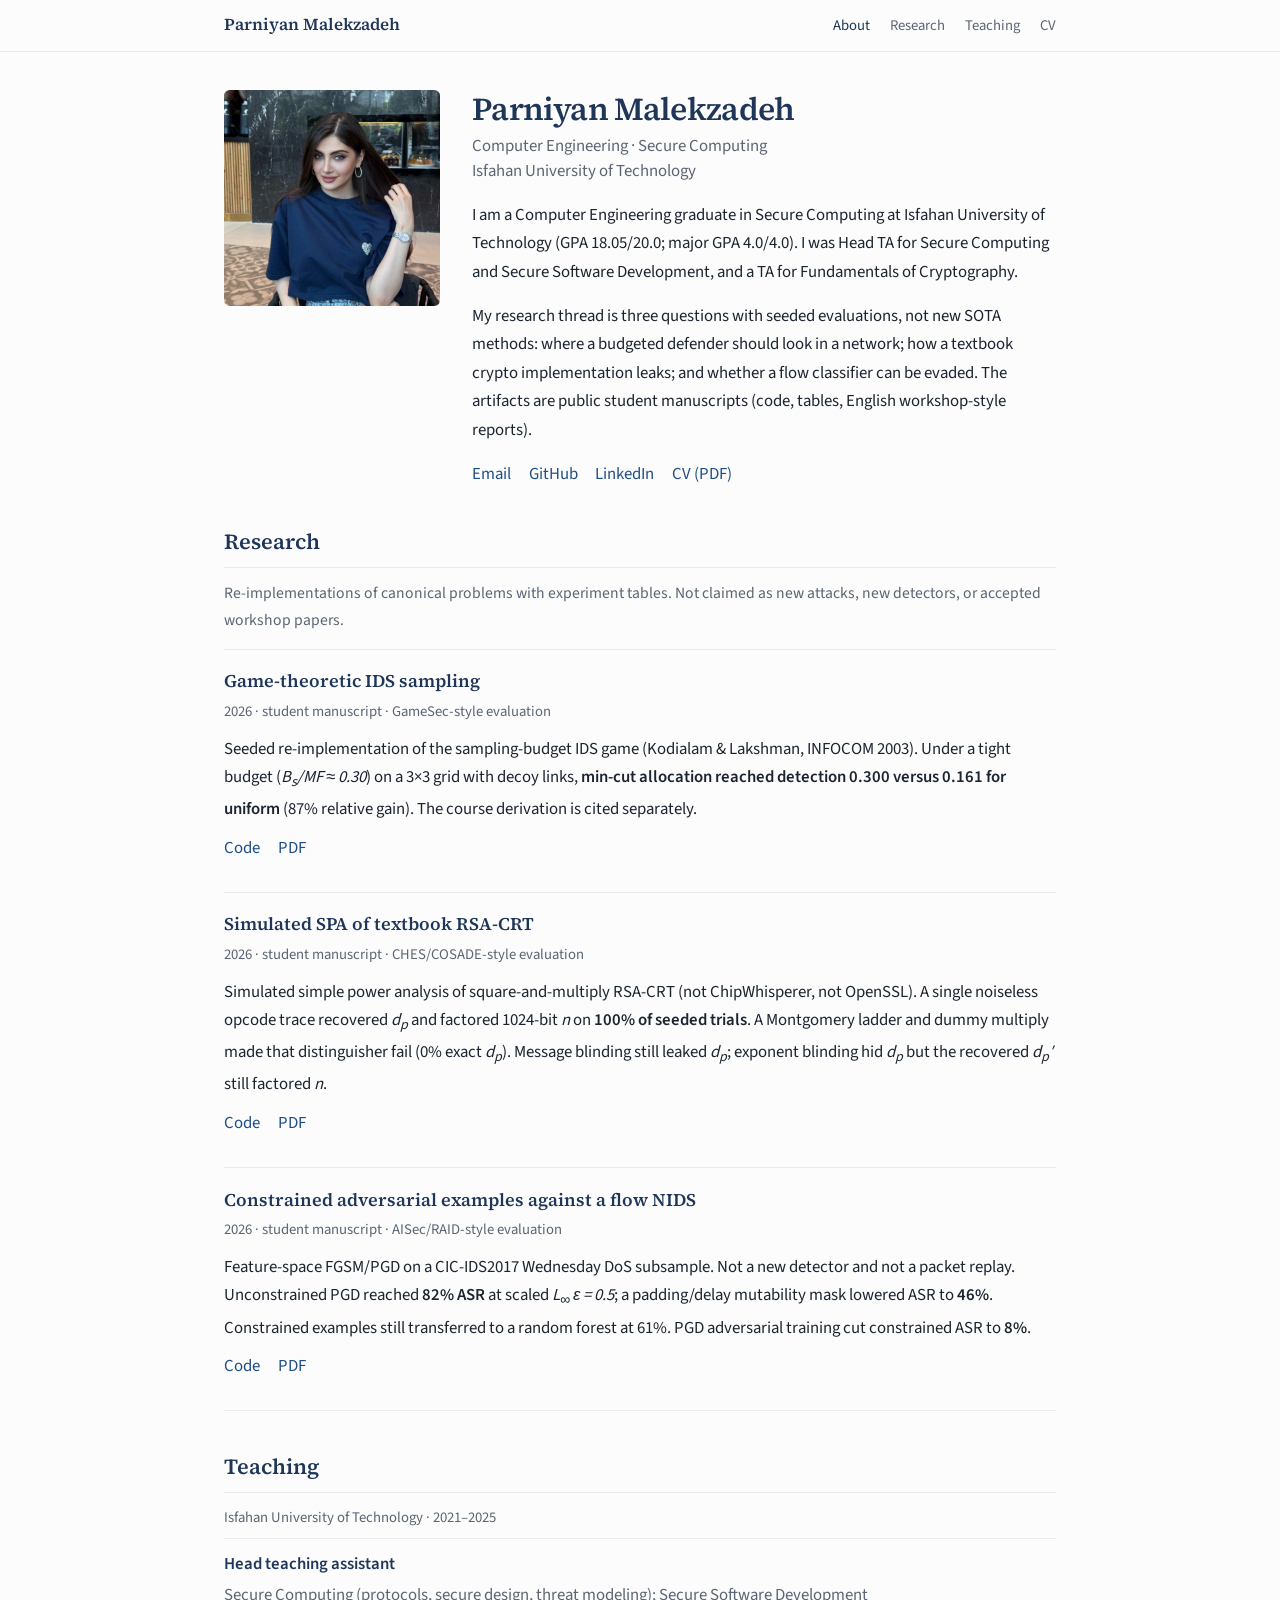
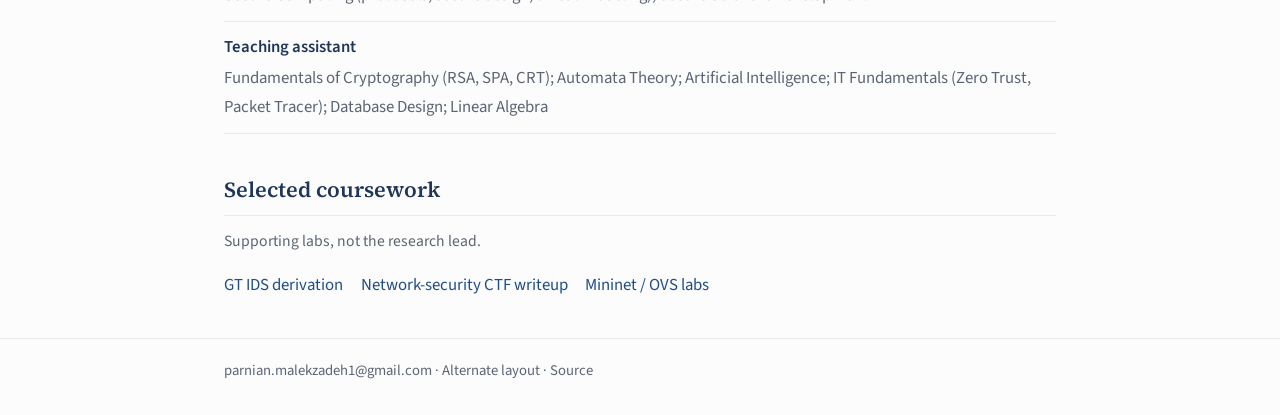
==== commit 883ffff5: "Keep the current homepage and host the navy folio at /previous." ====
--- a/index.html
+++ b/index.html
@@ -175,6 +175,8 @@
       <p>
         <a href="mailto:parnian.malekzadeh1@gmail.com">parnian.malekzadeh1@gmail.com</a>
         ·
+        <a href="previous/">Alternate layout</a>
+        ·
         <a href="https://github.com/parmalvar/parmalvar.github.io">Source</a>
       </p>
     </div>
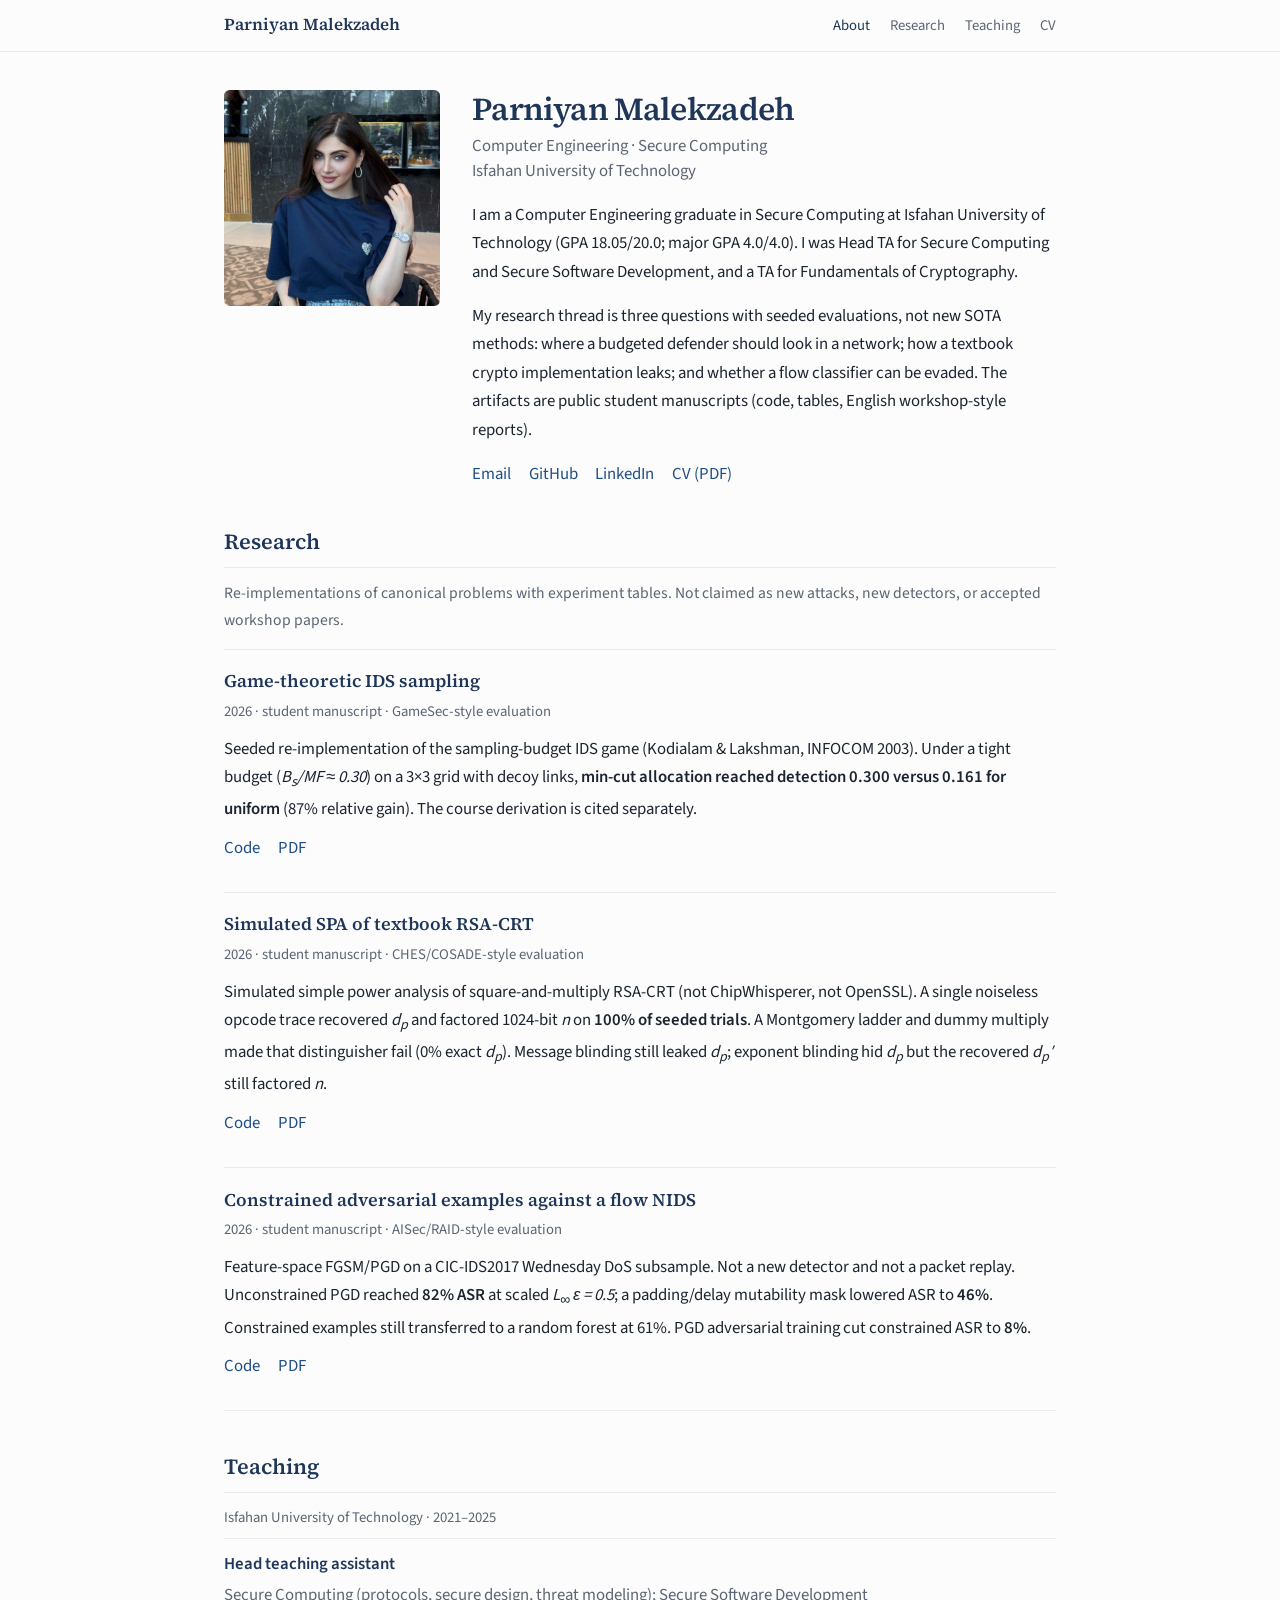
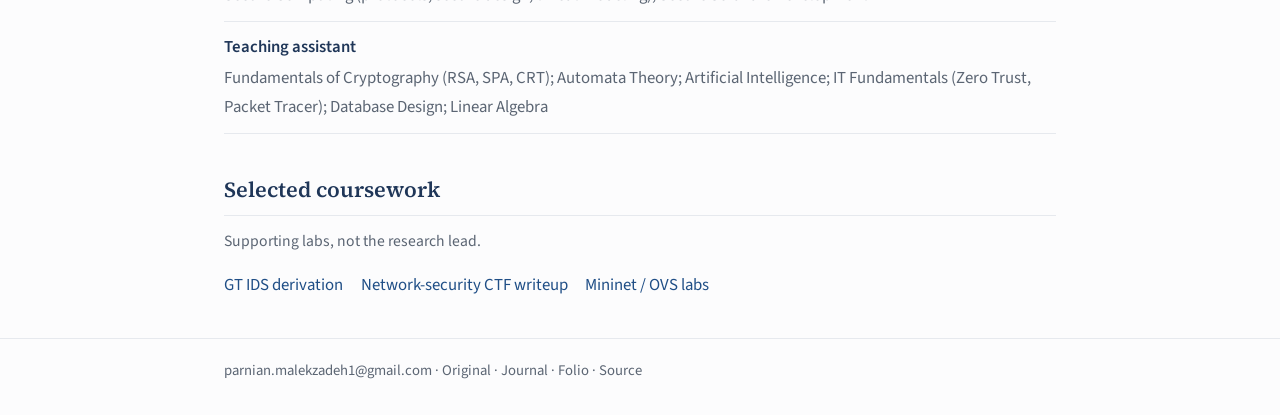
==== commit 90ff2d9d: "Publish every homepage layout under its own path. Keep the current page at the root and leave the ea" ====
--- a/index.html
+++ b/index.html
@@ -175,7 +175,11 @@
       <p>
         <a href="mailto:parnian.malekzadeh1@gmail.com">parnian.malekzadeh1@gmail.com</a>
         ·
-        <a href="previous/">Alternate layout</a>
+        <a href="original/">Original</a>
+        ·
+        <a href="journal/">Journal</a>
+        ·
+        <a href="folio/">Folio</a>
         ·
         <a href="https://github.com/parmalvar/parmalvar.github.io">Source</a>
       </p>
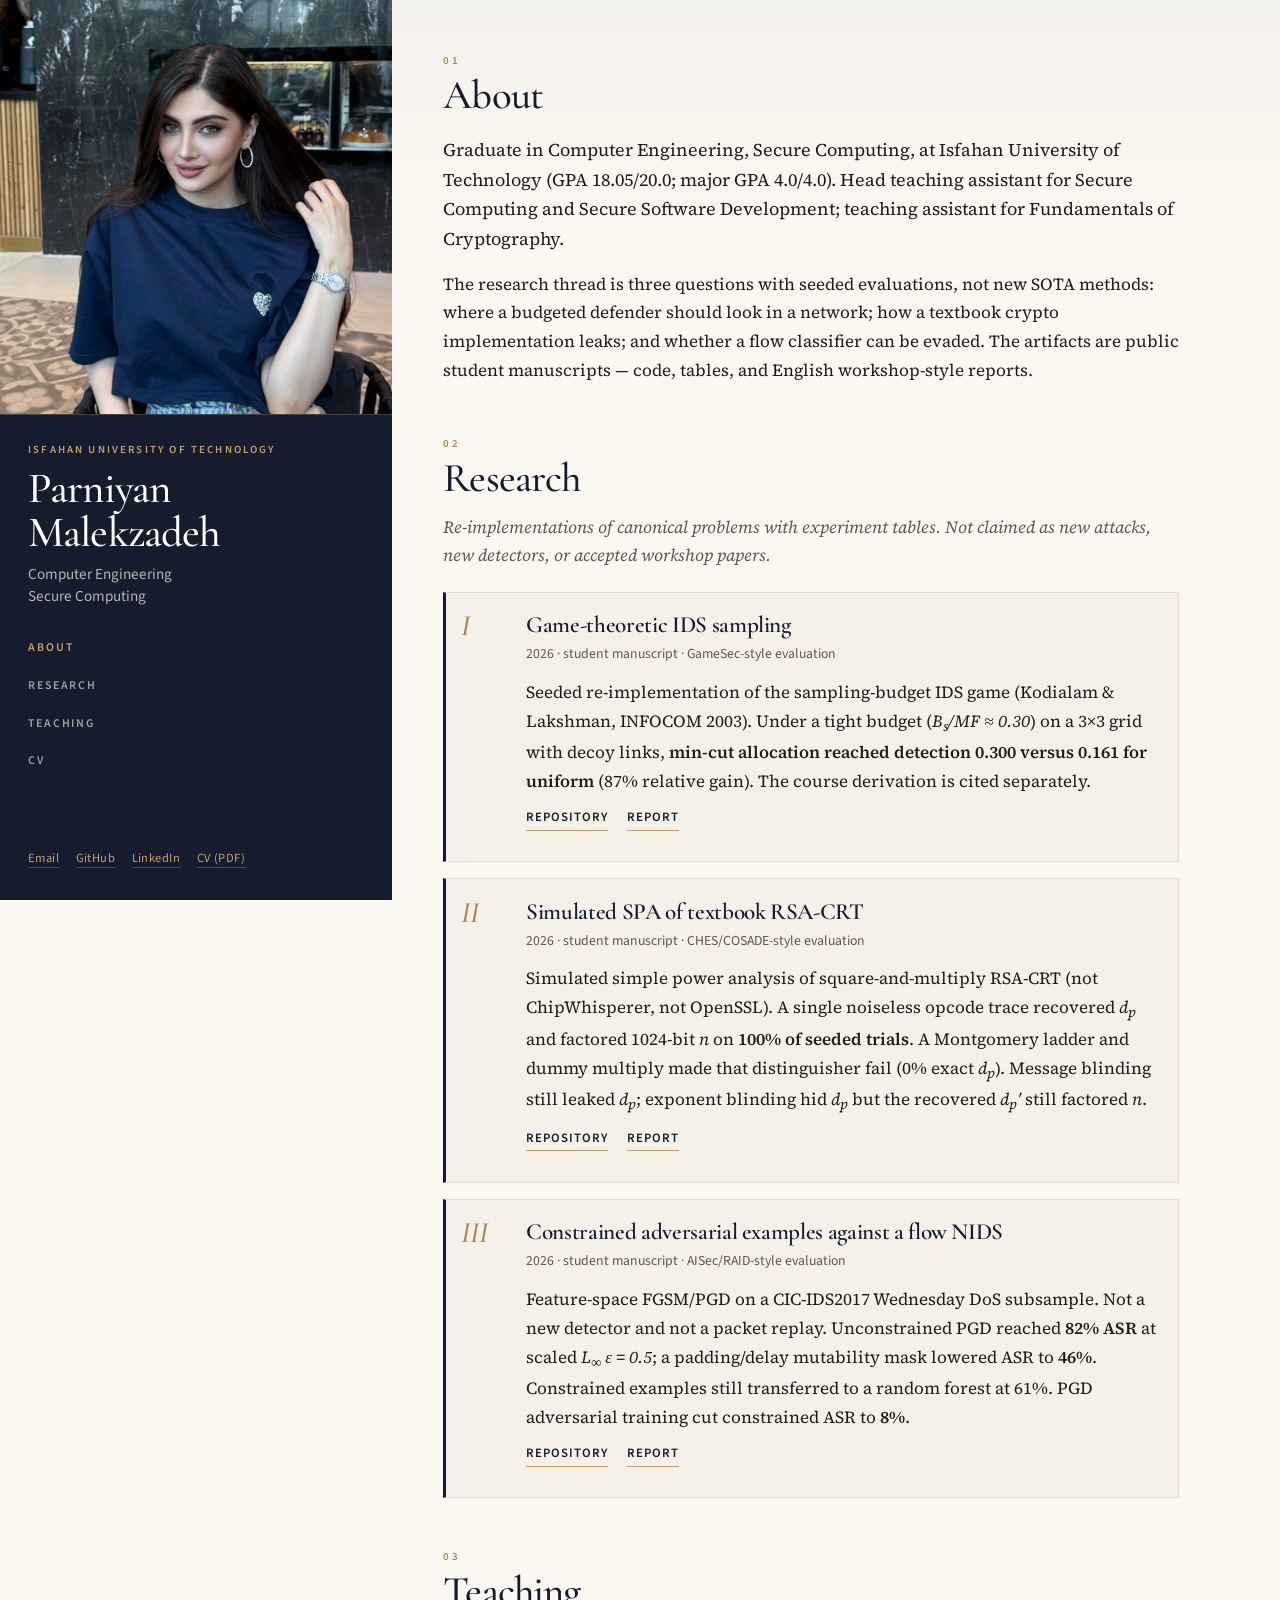
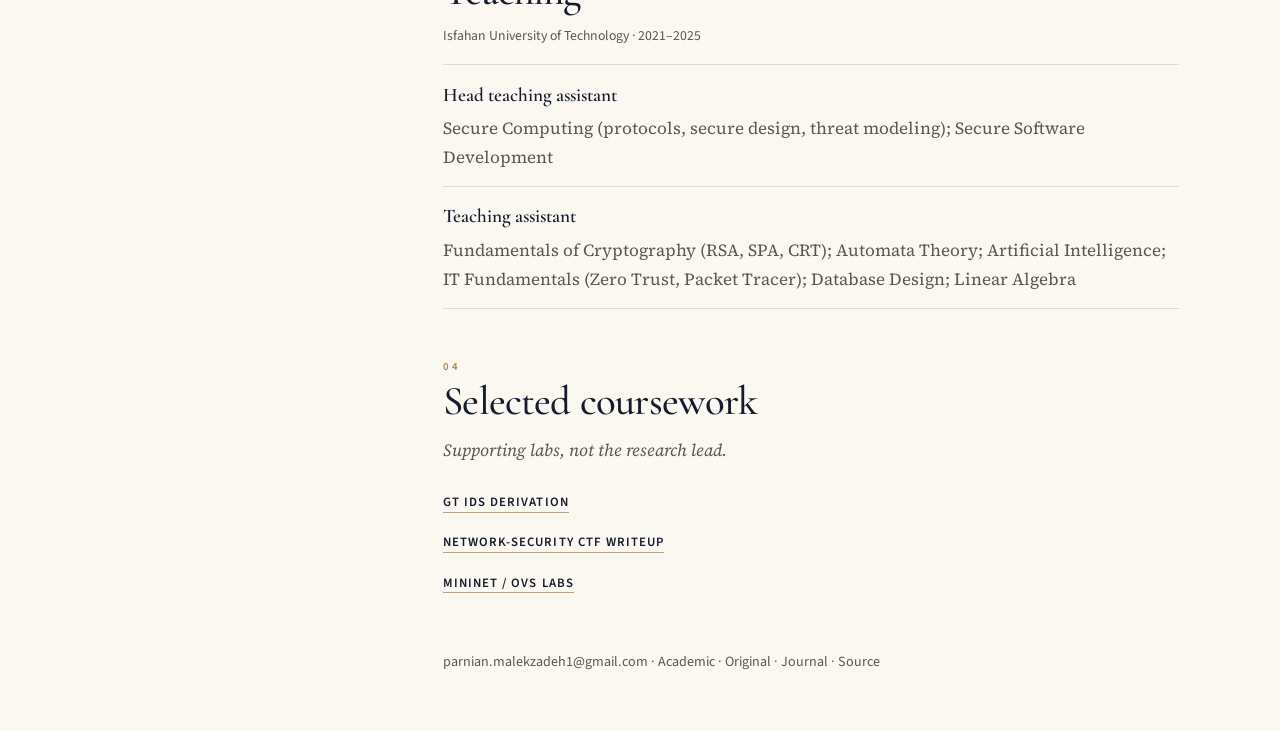
==== commit 510612fc: "Make the navy folio the homepage. Keep the previous academic layout at /academic." ====
--- a/index.html
+++ b/index.html
@@ -8,9 +8,9 @@
   <link rel="canonical" href="https://parmalvar.github.io/">
   <link rel="icon" href="favicon.svg" type="image/svg+xml">
   <link rel="preload" as="image" href="assets/portrait.jpg">
+  <link rel="preload" href="assets/fonts/cormorant-garamond-500.woff2" as="font" type="font/woff2" crossorigin>
   <link rel="preload" href="assets/fonts/source-serif-4-400.woff2" as="font" type="font/woff2" crossorigin>
-  <link rel="preload" href="assets/fonts/source-sans-3-400.woff2" as="font" type="font/woff2" crossorigin>
-  <meta name="theme-color" content="#1f3658">
+  <meta name="theme-color" content="#141c2e">
   <meta property="og:title" content="Parniyan Malekzadeh">
   <meta property="og:description" content="Network security and applied cryptography. Seeded evaluations, not new SOTA methods.">
   <meta property="og:url" content="https://parmalvar.github.io/">
@@ -40,151 +40,166 @@
 <body>
   <a class="skip" href="#main">Skip to content</a>
 
-  <header class="site-header">
-    <div class="wrap header-inner">
-      <a class="brand" href="#about">Parniyan Malekzadeh</a>
-      <button class="nav-toggle" type="button" aria-expanded="false" aria-controls="site-nav">Menu</button>
-      <nav id="site-nav" aria-label="Primary">
-        <ul>
-          <li><a href="#about">About</a></li>
-          <li><a href="#research">Research</a></li>
-          <li><a href="#teaching">Teaching</a></li>
-          <li><a href="files/Parniyan_Malekzadeh_CV.pdf">CV</a></li>
+  <div class="shell">
+    <aside class="identity">
+      <header class="mobile-bar">
+        <a class="brand" href="#top">Parniyan Malekzadeh</a>
+        <button class="nav-toggle" type="button" aria-expanded="false" aria-controls="site-nav">Menu</button>
+      </header>
+
+      <figure class="portrait" id="top">
+        <img src="assets/portrait.jpg" width="640" height="640" alt="Portrait of Parniyan Malekzadeh">
+      </figure>
+
+      <div class="identity-body">
+        <p class="kicker">Isfahan University of Technology</p>
+        <h1>Parniyan Malekzadeh</h1>
+        <p class="subtitle">Computer Engineering<br>Secure Computing</p>
+
+        <nav id="site-nav" aria-label="Primary">
+          <ul>
+            <li><a href="#about">About</a></li>
+            <li><a href="#research">Research</a></li>
+            <li><a href="#teaching">Teaching</a></li>
+            <li><a href="files/Parniyan_Malekzadeh_CV.pdf">CV</a></li>
+          </ul>
+        </nav>
+
+        <ul class="contact">
+          <li><a href="mailto:parnian.malekzadeh1@gmail.com">Email</a></li>
+          <li><a href="https://github.com/parmalvar">GitHub</a></li>
+          <li><a href="https://www.linkedin.com/in/parniyanmalekzadeh">LinkedIn</a></li>
+          <li><a href="files/Parniyan_Malekzadeh_CV.pdf">CV (PDF)</a></li>
         </ul>
-      </nav>
+      </div>
+    </aside>
+
+    <div class="manuscript">
+      <main id="main">
+        <section id="about">
+          <p class="section-index">01</p>
+          <h2>About</h2>
+          <p class="lead">
+            Graduate in Computer Engineering, Secure Computing, at Isfahan University of Technology
+            (GPA 18.05/20.0; major GPA 4.0/4.0). Head teaching assistant for Secure Computing and
+            Secure Software Development; teaching assistant for Fundamentals of Cryptography.
+          </p>
+          <p>
+            The research thread is three questions with seeded evaluations, not new SOTA methods:
+            where a budgeted defender should look in a network; how a textbook crypto implementation
+            leaks; and whether a flow classifier can be evaded. The artifacts are public student
+            manuscripts — code, tables, and English workshop-style reports.
+          </p>
+        </section>
+
+        <section id="research">
+          <p class="section-index">02</p>
+          <h2>Research</h2>
+          <p class="note">
+            Re-implementations of canonical problems with experiment tables. Not claimed as new
+            attacks, new detectors, or accepted workshop papers.
+          </p>
+
+          <article class="entry">
+            <p class="folio" aria-hidden="true">I</p>
+            <div>
+              <h3>Game-theoretic IDS sampling</h3>
+              <p class="meta">2026 · student manuscript · GameSec-style evaluation</p>
+              <p>
+                Seeded re-implementation of the sampling-budget IDS game (Kodialam &amp; Lakshman, INFOCOM 2003).
+                Under a tight budget (<em>B<sub>s</sub>/MF ≈ 0.30</em>) on a 3×3 grid with decoy links,
+                <strong>min-cut allocation reached detection 0.300 versus 0.161 for uniform</strong>
+                (87% relative gain). The course derivation is cited separately.
+              </p>
+              <p class="links">
+                <a href="https://github.com/parmalvar/IDS-Sampling-Game">Repository</a>
+                <a href="https://github.com/parmalvar/IDS-Sampling-Game/blob/main/report/report.pdf">Report</a>
+              </p>
+            </div>
+          </article>
+
+          <article class="entry">
+            <p class="folio" aria-hidden="true">II</p>
+            <div>
+              <h3>Simulated SPA of textbook RSA-CRT</h3>
+              <p class="meta">2026 · student manuscript · CHES/COSADE-style evaluation</p>
+              <p>
+                Simulated simple power analysis of square-and-multiply RSA-CRT (not ChipWhisperer, not OpenSSL).
+                A single noiseless opcode trace recovered <em>d<sub>p</sub></em> and factored 1024-bit <em>n</em> on
+                <strong>100% of seeded trials</strong>. A Montgomery ladder and dummy multiply made that
+                distinguisher fail (0% exact <em>d<sub>p</sub></em>). Message blinding still leaked <em>d<sub>p</sub></em>;
+                exponent blinding hid <em>d<sub>p</sub></em> but the recovered <em>d<sub>p</sub>′</em> still factored <em>n</em>.
+              </p>
+              <p class="links">
+                <a href="https://github.com/parmalvar/RSA-CRT-SPA">Repository</a>
+                <a href="https://github.com/parmalvar/RSA-CRT-SPA/blob/main/report/report.pdf">Report</a>
+              </p>
+            </div>
+          </article>
+
+          <article class="entry">
+            <p class="folio" aria-hidden="true">III</p>
+            <div>
+              <h3>Constrained adversarial examples against a flow NIDS</h3>
+              <p class="meta">2026 · student manuscript · AISec/RAID-style evaluation</p>
+              <p>
+                Feature-space FGSM/PGD on a CIC-IDS2017 Wednesday DoS subsample. Not a new detector and
+                not a packet replay. Unconstrained PGD reached <strong>82% ASR</strong> at scaled
+                <em>L<sub>∞</sub> ε = 0.5</em>; a padding/delay mutability mask lowered ASR to
+                <strong>46%</strong>. Constrained examples still transferred to a random forest at 61%.
+                PGD adversarial training cut constrained ASR to <strong>8%</strong>.
+              </p>
+              <p class="links">
+                <a href="https://github.com/parmalvar/Adversarial-Flow-NIDS">Repository</a>
+                <a href="https://github.com/parmalvar/Adversarial-Flow-NIDS/blob/main/report/report.pdf">Report</a>
+              </p>
+            </div>
+          </article>
+        </section>
+
+        <section id="teaching">
+          <p class="section-index">03</p>
+          <h2>Teaching</h2>
+          <p class="meta teaching-place">Isfahan University of Technology · 2021–2025</p>
+          <ul class="roles">
+            <li>
+              <span class="role-name">Head teaching assistant</span>
+              <span class="role-detail">Secure Computing (protocols, secure design, threat modeling); Secure Software Development</span>
+            </li>
+            <li>
+              <span class="role-name">Teaching assistant</span>
+              <span class="role-detail">Fundamentals of Cryptography (RSA, SPA, CRT); Automata Theory; Artificial Intelligence; IT Fundamentals (Zero Trust, Packet Tracer); Database Design; Linear Algebra</span>
+            </li>
+          </ul>
+        </section>
+
+        <section id="coursework">
+          <p class="section-index">04</p>
+          <h2>Selected coursework</h2>
+          <p class="note">Supporting labs, not the research lead.</p>
+          <ul class="course-links">
+            <li><a href="https://github.com/parmalvar/Game-Theoretic-Network-IDS">GT IDS derivation</a></li>
+            <li><a href="https://github.com/parmalvar/NetSec-CTF-Writeup">Network-security CTF writeup</a></li>
+            <li><a href="https://github.com/parmalvar/Mininet-OVS-Projects">Mininet / OVS labs</a></li>
+          </ul>
+        </section>
+      </main>
+
+      <footer class="site-footer">
+        <p>
+          <a href="mailto:parnian.malekzadeh1@gmail.com">parnian.malekzadeh1@gmail.com</a>
+          <span aria-hidden="true"> · </span>
+          <a href="academic/">Academic</a>
+          <span aria-hidden="true"> · </span>
+          <a href="original/">Original</a>
+          <span aria-hidden="true"> · </span>
+          <a href="journal/">Journal</a>
+          <span aria-hidden="true"> · </span>
+          <a href="https://github.com/parmalvar/parmalvar.github.io">Source</a>
+        </p>
+      </footer>
     </div>
-  </header>
-
-  <main id="main" class="wrap">
-    <section class="profile" id="about">
-      <img
-        class="avatar"
-        src="assets/portrait.jpg"
-        width="640"
-        height="640"
-        alt="Portrait of Parniyan Malekzadeh">
-      <div class="profile-copy">
-        <h1>Parniyan Malekzadeh</h1>
-        <p class="affil">
-          Computer Engineering · Secure Computing<br>
-          Isfahan University of Technology
-        </p>
-        <p>
-          I am a Computer Engineering graduate in Secure Computing at Isfahan University of Technology
-          (GPA 18.05/20.0; major GPA 4.0/4.0). I was Head TA for Secure Computing and Secure Software
-          Development, and a TA for Fundamentals of Cryptography.
-        </p>
-        <p>
-          My research thread is three questions with seeded evaluations, not new SOTA methods:
-          where a budgeted defender should look in a network; how a textbook crypto implementation
-          leaks; and whether a flow classifier can be evaded. The artifacts are public student
-          manuscripts (code, tables, English workshop-style reports).
-        </p>
-        <p class="social">
-          <a href="mailto:parnian.malekzadeh1@gmail.com">Email</a>
-          <a href="https://github.com/parmalvar">GitHub</a>
-          <a href="https://www.linkedin.com/in/parniyanmalekzadeh">LinkedIn</a>
-          <a href="files/Parniyan_Malekzadeh_CV.pdf">CV (PDF)</a>
-        </p>
-      </div>
-    </section>
-
-    <section id="research">
-      <h2>Research</h2>
-      <p class="note">
-        Re-implementations of canonical problems with experiment tables. Not claimed as new attacks,
-        new detectors, or accepted workshop papers.
-      </p>
-
-      <article class="pub">
-        <h3>Game-theoretic IDS sampling</h3>
-        <p class="venue">2026 · student manuscript · GameSec-style evaluation</p>
-        <p>
-          Seeded re-implementation of the sampling-budget IDS game (Kodialam &amp; Lakshman, INFOCOM 2003).
-          Under a tight budget (<em>B<sub>s</sub>/MF ≈ 0.30</em>) on a 3×3 grid with decoy links,
-          <strong>min-cut allocation reached detection 0.300 versus 0.161 for uniform</strong>
-          (87% relative gain). The course derivation is cited separately.
-        </p>
-        <p class="links">
-          <a href="https://github.com/parmalvar/IDS-Sampling-Game">Code</a>
-          <a href="https://github.com/parmalvar/IDS-Sampling-Game/blob/main/report/report.pdf">PDF</a>
-        </p>
-      </article>
-
-      <article class="pub">
-        <h3>Simulated SPA of textbook RSA-CRT</h3>
-        <p class="venue">2026 · student manuscript · CHES/COSADE-style evaluation</p>
-        <p>
-          Simulated simple power analysis of square-and-multiply RSA-CRT (not ChipWhisperer, not OpenSSL).
-          A single noiseless opcode trace recovered <em>d<sub>p</sub></em> and factored 1024-bit <em>n</em> on
-          <strong>100% of seeded trials</strong>. A Montgomery ladder and dummy multiply made that
-          distinguisher fail (0% exact <em>d<sub>p</sub></em>). Message blinding still leaked <em>d<sub>p</sub></em>;
-          exponent blinding hid <em>d<sub>p</sub></em> but the recovered <em>d<sub>p</sub>′</em> still factored <em>n</em>.
-        </p>
-        <p class="links">
-          <a href="https://github.com/parmalvar/RSA-CRT-SPA">Code</a>
-          <a href="https://github.com/parmalvar/RSA-CRT-SPA/blob/main/report/report.pdf">PDF</a>
-        </p>
-      </article>
-
-      <article class="pub">
-        <h3>Constrained adversarial examples against a flow NIDS</h3>
-        <p class="venue">2026 · student manuscript · AISec/RAID-style evaluation</p>
-        <p>
-          Feature-space FGSM/PGD on a CIC-IDS2017 Wednesday DoS subsample. Not a new detector and
-          not a packet replay. Unconstrained PGD reached <strong>82% ASR</strong> at scaled
-          <em>L<sub>∞</sub> ε = 0.5</em>; a padding/delay mutability mask lowered ASR to
-          <strong>46%</strong>. Constrained examples still transferred to a random forest at 61%.
-          PGD adversarial training cut constrained ASR to <strong>8%</strong>.
-        </p>
-        <p class="links">
-          <a href="https://github.com/parmalvar/Adversarial-Flow-NIDS">Code</a>
-          <a href="https://github.com/parmalvar/Adversarial-Flow-NIDS/blob/main/report/report.pdf">PDF</a>
-        </p>
-      </article>
-    </section>
-
-    <section id="teaching">
-      <h2>Teaching</h2>
-      <p class="venue">Isfahan University of Technology · 2021–2025</p>
-      <dl class="roles">
-        <div>
-          <dt>Head teaching assistant</dt>
-          <dd>Secure Computing (protocols, secure design, threat modeling); Secure Software Development</dd>
-        </div>
-        <div>
-          <dt>Teaching assistant</dt>
-          <dd>Fundamentals of Cryptography (RSA, SPA, CRT); Automata Theory; Artificial Intelligence; IT Fundamentals (Zero Trust, Packet Tracer); Database Design; Linear Algebra</dd>
-        </div>
-      </dl>
-    </section>
-
-    <section id="coursework">
-      <h2>Selected coursework</h2>
-      <p class="note">Supporting labs, not the research lead.</p>
-      <p class="links">
-        <a href="https://github.com/parmalvar/Game-Theoretic-Network-IDS">GT IDS derivation</a>
-        <a href="https://github.com/parmalvar/NetSec-CTF-Writeup">Network-security CTF writeup</a>
-        <a href="https://github.com/parmalvar/Mininet-OVS-Projects">Mininet / OVS labs</a>
-      </p>
-    </section>
-  </main>
-
-  <footer class="site-footer">
-    <div class="wrap">
-      <p>
-        <a href="mailto:parnian.malekzadeh1@gmail.com">parnian.malekzadeh1@gmail.com</a>
-        ·
-        <a href="original/">Original</a>
-        ·
-        <a href="journal/">Journal</a>
-        ·
-        <a href="folio/">Folio</a>
-        ·
-        <a href="https://github.com/parmalvar/parmalvar.github.io">Source</a>
-      </p>
-    </div>
-  </footer>
+  </div>
   <script src="script.js"></script>
 </body>
 </html>
--- a/styles.css
+++ b/styles.css
@@ -1,4 +1,28 @@
-/* Clean academic homepage. Source Serif 4 + Source Sans 3, self-hosted. */
+/* Faculty folio: navy identity rail, ivory manuscript. */
+
+@font-face {
+  font-family: "Cormorant Garamond";
+  src: url("assets/fonts/cormorant-garamond-500.woff2") format("woff2");
+  font-weight: 500;
+  font-style: normal;
+  font-display: swap;
+}
+
+@font-face {
+  font-family: "Cormorant Garamond";
+  src: url("assets/fonts/cormorant-garamond-600.woff2") format("woff2");
+  font-weight: 600;
+  font-style: normal;
+  font-display: swap;
+}
+
+@font-face {
+  font-family: "Cormorant Garamond";
+  src: url("assets/fonts/cormorant-garamond-500-italic.woff2") format("woff2");
+  font-weight: 500;
+  font-style: italic;
+  font-display: swap;
+}
 
 @font-face {
   font-family: "Source Serif 4";
@@ -41,15 +65,18 @@
 }
 
 :root {
-  --ink: #1c2430;
-  --muted: #5b6573;
-  --line: #e6e9ee;
-  --page: #fcfcfd;
-  --accent: #1f3658;
-  --link: #1f4e86;
+  --navy: #141c2e;
+  --navy-mid: #1c2740;
+  --brass: #c4a06a;
+  --brass-dim: #a6854e;
+  --ivory: #f6f1e8;
+  --paper: #fbf8f2;
+  --ink: #1f1c18;
+  --muted: #5c564d;
+  --rule: #e4dbce;
+  --display: "Cormorant Garamond", "Iowan Old Style", Palatino, Georgia, serif;
+  --serif: "Source Serif 4", "Iowan Old Style", Georgia, serif;
   --sans: "Source Sans 3", "Segoe UI", sans-serif;
-  --serif: "Source Serif 4", Georgia, serif;
-  --max: 52rem;
 }
 
 *,
@@ -76,245 +103,333 @@
 body {
   margin: 0;
   color: var(--ink);
-  background: var(--page);
-  font-family: var(--sans);
-  font-size: 1.05rem;
+  background: var(--navy);
+  font-family: var(--serif);
+  font-size: 1.0625rem;
   line-height: 1.7;
 }
 
 h1,
 h2,
 h3,
+.folio,
 .brand {
-  font-family: var(--serif);
-  font-weight: 600;
-  color: var(--accent);
-}
-
-h1 {
-  font-size: 2rem;
+  font-family: var(--display);
+  font-weight: 500;
+}
+
+h2 {
+  font-size: clamp(2rem, 4vw, 2.55rem);
   letter-spacing: -0.02em;
-  line-height: 1.2;
-  margin: 0 0 0.35rem;
-}
-
-h2 {
-  font-size: 1.35rem;
-  margin: 0 0 0.75rem;
-  padding-bottom: 0.4rem;
-  border-bottom: 1px solid var(--line);
+  line-height: 1.1;
+  color: var(--navy);
+  margin: 0 0 1.1rem;
 }
 
 h3 {
-  font-size: 1.12rem;
-  margin: 0 0 0.15rem;
+  font-size: 1.45rem;
+  font-weight: 600;
+  letter-spacing: -0.015em;
+  line-height: 1.25;
+  color: var(--navy);
+  margin: 0 0 0.2rem;
 }
 
 p {
-  margin: 0 0 0.95rem;
+  margin: 0 0 1rem;
 }
 
 a {
-  color: var(--link);
-  text-underline-offset: 0.15em;
+  color: var(--navy);
+  text-underline-offset: 0.18em;
 }
 
 a:hover {
-  color: var(--accent);
+  color: var(--brass-dim);
 }
 
 a:focus-visible,
 .nav-toggle:focus-visible {
-  outline: 2px solid var(--link);
+  outline: 2px solid var(--brass);
   outline-offset: 3px;
 }
 
 .skip {
   position: absolute;
-  left: 0.5rem;
+  left: 0.6rem;
   top: -3rem;
-  background: var(--accent);
-  color: #fff;
+  background: var(--brass);
+  color: var(--navy);
   padding: 0.4rem 0.7rem;
-  z-index: 20;
+  z-index: 30;
+  font-family: var(--sans);
 }
 
 .skip:focus {
-  top: 0.5rem;
-}
-
-.wrap {
-  width: min(var(--max), calc(100% - 2.4rem));
-  margin-inline: auto;
-}
-
-.site-header {
+  top: 0.6rem;
+}
+
+.shell {
+  display: grid;
+  grid-template-columns: minmax(20rem, 24.5rem) minmax(0, 1fr);
+  min-height: 100vh;
+  max-width: 92rem;
+  margin: 0 auto;
+  background: var(--paper);
+}
+
+.identity {
+  background: var(--navy);
+  color: var(--ivory);
+  display: flex;
+  flex-direction: column;
   position: sticky;
   top: 0;
-  z-index: 10;
-  background: rgba(252, 252, 253, 0.94);
-  backdrop-filter: blur(10px);
-  border-bottom: 1px solid var(--line);
-}
-
-.header-inner {
+  height: 100vh;
+  overflow: auto;
+  -webkit-font-smoothing: antialiased;
+}
+
+.mobile-bar {
+  display: none;
+}
+
+.portrait {
+  margin: 0;
+  height: min(28rem, 46vh);
+  min-height: 15rem;
+  overflow: hidden;
+  background: var(--navy-mid);
+}
+
+.portrait img {
+  width: 100%;
+  height: 100%;
+  object-fit: cover;
+  object-position: center 10%;
+  display: block;
+  filter: saturate(0.88) contrast(1.06);
+}
+
+.identity-body {
+  padding: 1.6rem 1.75rem 1.8rem;
   display: flex;
-  align-items: center;
-  justify-content: space-between;
-  gap: 1rem;
-  padding: 0.7rem 0;
-}
-
-.brand {
-  text-decoration: none;
-  font-size: 1.05rem;
-  color: var(--accent);
-}
-
-.brand:hover {
-  color: var(--link);
-}
-
-#site-nav ul {
-  display: flex;
-  gap: 1.25rem;
+  flex-direction: column;
+  flex: 1;
+  border-top: 1px solid rgba(196, 160, 106, 0.28);
+}
+
+.kicker {
+  margin: 0;
+  font-family: var(--sans);
+  font-size: 0.68rem;
+  font-weight: 600;
+  letter-spacing: 0.2em;
+  text-transform: uppercase;
+  color: var(--brass);
+}
+
+.identity h1 {
+  font-size: clamp(2.15rem, 4vw, 2.7rem);
+  line-height: 1.02;
+  letter-spacing: -0.02em;
+  color: #fff;
+  margin: 0.45rem 0 0.55rem;
+}
+
+.subtitle {
+  margin: 0 0 1.5rem;
+  font-family: var(--sans);
+  font-size: 0.95rem;
+  font-weight: 400;
+  line-height: 1.45;
+  color: rgba(246, 241, 232, 0.72);
+}
+
+#site-nav ul,
+.contact,
+.roles,
+.course-links {
   list-style: none;
   margin: 0;
   padding: 0;
 }
 
+#site-nav ul {
+  display: flex;
+  flex-direction: column;
+  gap: 0.55rem;
+}
+
 #site-nav a {
+  font-family: var(--sans);
+  font-size: 0.74rem;
+  font-weight: 600;
+  letter-spacing: 0.16em;
+  text-transform: uppercase;
   text-decoration: none;
-  font-size: 0.92rem;
-  color: var(--muted);
+  color: rgba(246, 241, 232, 0.62);
 }
 
 #site-nav a:hover,
 #site-nav a[aria-current="location"] {
-  color: var(--accent);
-}
-
-.nav-toggle {
-  display: none;
-  background: #fff;
-  border: 1px solid var(--line);
-  color: var(--accent);
-  padding: 0.25rem 0.55rem;
-  font: inherit;
-  font-size: 0.85rem;
-  cursor: pointer;
-}
-
-.profile {
+  color: var(--brass);
+}
+
+.contact {
+  margin-top: auto;
+  padding-top: 1.6rem;
+  display: flex;
+  flex-wrap: wrap;
+  gap: 0.35rem 1rem;
+}
+
+.contact a {
+  font-family: var(--sans);
+  font-size: 0.78rem;
+  letter-spacing: 0.04em;
+  color: var(--brass);
+  text-decoration: none;
+  border-bottom: 1px solid rgba(196, 160, 106, 0.35);
+}
+
+.contact a:hover {
+  border-bottom-color: var(--brass);
+  color: #e8d5b0;
+}
+
+.manuscript {
+  background:
+    linear-gradient(180deg, rgba(20, 28, 46, 0.035), transparent 12rem),
+    var(--paper);
+  padding: 3.25rem clamp(1.6rem, 4vw, 4.5rem) 2.5rem;
+  min-width: 0;
+}
+
+.manuscript main {
+  max-width: 46rem;
+}
+
+section {
+  margin: 0 0 3.1rem;
+  scroll-margin-top: 1.5rem;
+}
+
+.section-index {
+  margin: 0 0 0.15rem;
+  font-family: var(--sans);
+  font-size: 0.68rem;
+  font-weight: 600;
+  letter-spacing: 0.28em;
+  text-transform: uppercase;
+  color: var(--brass-dim);
+}
+
+.lead {
+  font-size: 1.12rem;
+  line-height: 1.65;
+}
+
+.note {
+  color: var(--muted);
+  font-style: italic;
+  margin: -0.35rem 0 1.35rem;
+}
+
+.entry {
   display: grid;
-  grid-template-columns: 13.5rem minmax(0, 1fr);
-  gap: 2rem;
-  align-items: start;
-  padding: 2.4rem 0 2.2rem;
-}
-
-.avatar {
-  width: 100%;
-  height: auto;
-  aspect-ratio: 1;
-  object-fit: cover;
-  object-position: center 12%;
-  border-radius: 0.35rem;
-  display: block;
-  background: var(--line);
-}
-
-.profile-copy p:last-child {
-  margin-bottom: 0;
-}
-
-.affil {
+  grid-template-columns: 3.1rem minmax(0, 1fr);
+  gap: 0.2rem 1rem;
+  margin: 0 0 1rem;
+  padding: 1.15rem 1.2rem 1.2rem 0.9rem;
+  background: var(--ivory);
+  border: 1px solid var(--rule);
+  border-left: 3px solid var(--navy);
+}
+
+.folio {
+  margin: 0.15rem 0 0;
+  font-size: 1.85rem;
+  font-style: italic;
+  line-height: 1;
+  color: var(--brass-dim);
+}
+
+.meta {
+  margin: 0 0 0.65rem;
+  font-family: var(--sans);
+  font-size: 0.86rem;
   color: var(--muted);
-  margin-bottom: 1rem;
-  line-height: 1.5;
-}
-
-.social,
+  font-style: normal;
+}
+
+.entry p {
+  margin: 0 0 0.7rem;
+}
+
 .links {
   display: flex;
   flex-wrap: wrap;
-  gap: 0.35rem 1.1rem;
-  margin: 1rem 0 0;
-}
-
-.social a,
-.links a {
+  gap: 0.35rem 1.15rem;
+  margin: 0.15rem 0 0;
+}
+
+.links a,
+.course-links a {
+  font-family: var(--sans);
+  font-size: 0.8rem;
+  font-weight: 600;
+  letter-spacing: 0.08em;
+  text-transform: uppercase;
   text-decoration: none;
-}
-
-.social a:hover,
-.links a:hover {
-  text-decoration: underline;
-}
-
-section {
-  padding: 0 0 2.4rem;
-  scroll-margin-top: 3.5rem;
-}
-
-.note {
+  color: var(--navy);
+  border-bottom: 1px solid var(--brass);
+  padding-bottom: 0.05rem;
+}
+
+.links a:hover,
+.course-links a:hover {
+  color: var(--brass-dim);
+}
+
+.teaching-place {
+  margin: -0.4rem 0 1rem;
+}
+
+.roles li {
+  display: grid;
+  gap: 0.2rem;
+  padding: 0.85rem 0;
+  border-top: 1px solid var(--rule);
+}
+
+.roles li:last-child {
+  border-bottom: 1px solid var(--rule);
+}
+
+.role-name {
+  font-family: var(--display);
+  font-size: 1.2rem;
+  font-weight: 600;
+  color: var(--navy);
+}
+
+.role-detail {
   color: var(--muted);
-  font-size: 0.98rem;
-}
-
-.pub {
-  padding: 1.05rem 0 1.15rem;
-  border-top: 1px solid var(--line);
-}
-
-.pub:last-of-type {
-  border-bottom: 1px solid var(--line);
-}
-
-.venue {
+}
+
+.course-links {
+  display: flex;
+  flex-direction: column;
+  gap: 0.7rem;
+}
+
+.site-footer {
+  max-width: 46rem;
+  padding-top: 0.4rem;
   color: var(--muted);
-  font-size: 0.92rem;
-  margin: 0 0 0.5rem;
-}
-
-.pub p {
-  margin: 0 0 0.65rem;
-}
-
-.roles {
-  margin: 0;
-}
-
-.roles > div {
-  display: grid;
-  gap: 0.15rem;
-  padding: 0.7rem 0;
-  border-top: 1px solid var(--line);
-}
-
-.roles > div:last-child {
-  border-bottom: 1px solid var(--line);
-}
-
-.roles dt {
-  font-weight: 600;
-  color: var(--accent);
-}
-
-.roles dd {
-  margin: 0;
-  color: var(--muted);
-}
-
-.site-footer {
-  border-top: 1px solid var(--line);
-  padding: 1.2rem 0 2rem;
-  color: var(--muted);
-  font-size: 0.92rem;
-}
-
-.site-footer p {
-  margin: 0;
+  font-family: var(--sans);
+  font-size: 0.88rem;
 }
 
 .site-footer a {
@@ -323,58 +438,156 @@
 }
 
 .site-footer a:hover {
-  color: var(--accent);
-}
-
-@media (max-width: 720px) {
-  .nav-toggle {
-    display: inline-block;
-  }
-
-  .site-header {
+  color: var(--navy);
+}
+
+.nav-toggle {
+  background: transparent;
+  border: 1px solid rgba(196, 160, 106, 0.55);
+  color: var(--ivory);
+  padding: 0.28rem 0.6rem;
+  font-family: var(--sans);
+  font-size: 0.72rem;
+  font-weight: 600;
+  letter-spacing: 0.14em;
+  text-transform: uppercase;
+  cursor: pointer;
+}
+
+.brand {
+  color: #fff;
+  text-decoration: none;
+  font-size: 1.35rem;
+  letter-spacing: -0.02em;
+}
+
+.brand:hover {
+  color: var(--brass);
+}
+
+@media (max-width: 860px) {
+  .shell {
+    grid-template-columns: 1fr;
+  }
+
+  .identity {
+    position: relative;
+    height: auto;
+    overflow: visible;
+  }
+
+  .identity-body {
+    display: contents;
+  }
+
+  .mobile-bar {
+    display: flex;
+    align-items: center;
+    justify-content: space-between;
+    gap: 1rem;
+    order: 0;
     position: sticky;
-  }
-
-  .header-inner {
-    position: relative;
-    flex-wrap: wrap;
+    top: 0;
+    z-index: 20;
+    padding: 0.7rem 1.15rem;
+    background: var(--navy);
+    border-bottom: 1px solid rgba(196, 160, 106, 0.25);
   }
 
   #site-nav {
+    order: 1;
     display: none;
-    flex-basis: 100%;
+    margin: 0;
+    padding: 0.85rem 1.2rem 1rem;
+    background: var(--navy-mid);
+    border-bottom: 1px solid rgba(196, 160, 106, 0.22);
   }
 
   #site-nav.is-open {
     display: block;
   }
 
-  #site-nav ul {
-    flex-direction: column;
-    gap: 0.55rem;
-    padding: 0.4rem 0 0.7rem;
-  }
-
-  .profile {
-    grid-template-columns: 1fr;
-    gap: 1.25rem;
-    padding-top: 1.6rem;
-  }
-
-  .avatar {
-    width: 10.5rem;
+  .portrait {
+    order: 2;
+  }
+
+  .kicker,
+  .identity h1,
+  .subtitle,
+  .contact {
+    order: 3;
+  }
+
+  .kicker,
+  .subtitle,
+  .contact {
+    padding-left: 1.25rem;
+    padding-right: 1.25rem;
+  }
+
+  .kicker {
+    padding-top: 1.35rem;
+  }
+
+  .contact {
+    padding-bottom: 1.4rem;
+    margin-top: 1rem;
+  }
+
+  .identity h1 {
+    display: none;
+  }
+
+  .portrait {
+    height: min(22rem, 58vw);
+  }
+
+  .manuscript {
+    padding: 2rem 1.25rem 2.2rem;
+  }
+
+  .entry {
+    grid-template-columns: 2.2rem minmax(0, 1fr);
+    padding: 1rem 0.9rem 1.05rem 0.7rem;
   }
 }
 
 @media print {
-  .site-header,
+  .mobile-bar,
   .nav-toggle,
-  .skip {
-    display: none;
-  }
-
-  a {
-    text-decoration: none;
-    color: inherit;
-  }
-}
+  .skip,
+  #site-nav {
+    display: none !important;
+  }
+
+  body,
+  .shell,
+  .identity,
+  .manuscript {
+    background: #fff;
+    color: #000;
+  }
+
+  .identity {
+    position: static;
+    height: auto;
+    display: grid;
+    grid-template-columns: 8rem 1fr;
+    color: #000;
+  }
+
+  .identity h1,
+  .kicker,
+  .subtitle,
+  .contact a {
+    color: #000;
+  }
+
+  .identity h1 {
+    display: block;
+  }
+
+  .portrait {
+    height: 8rem;
+  }
+}
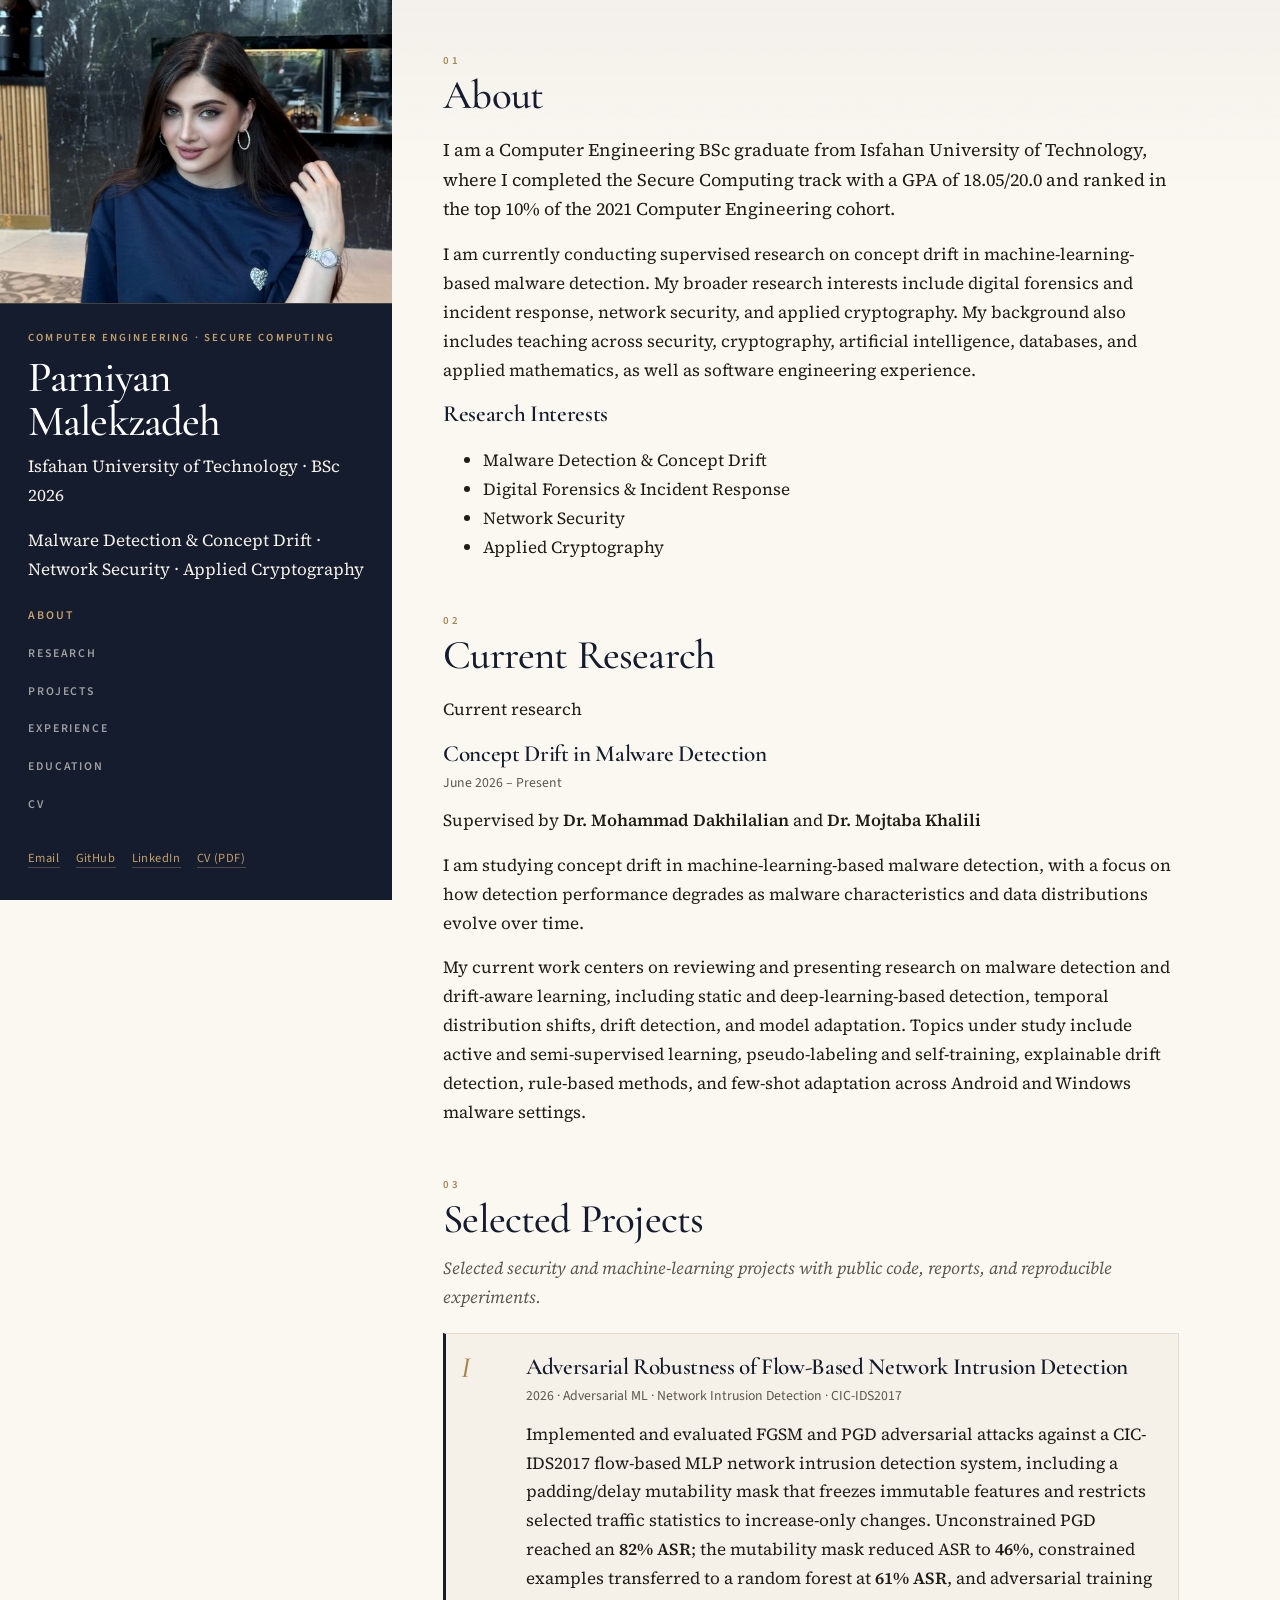
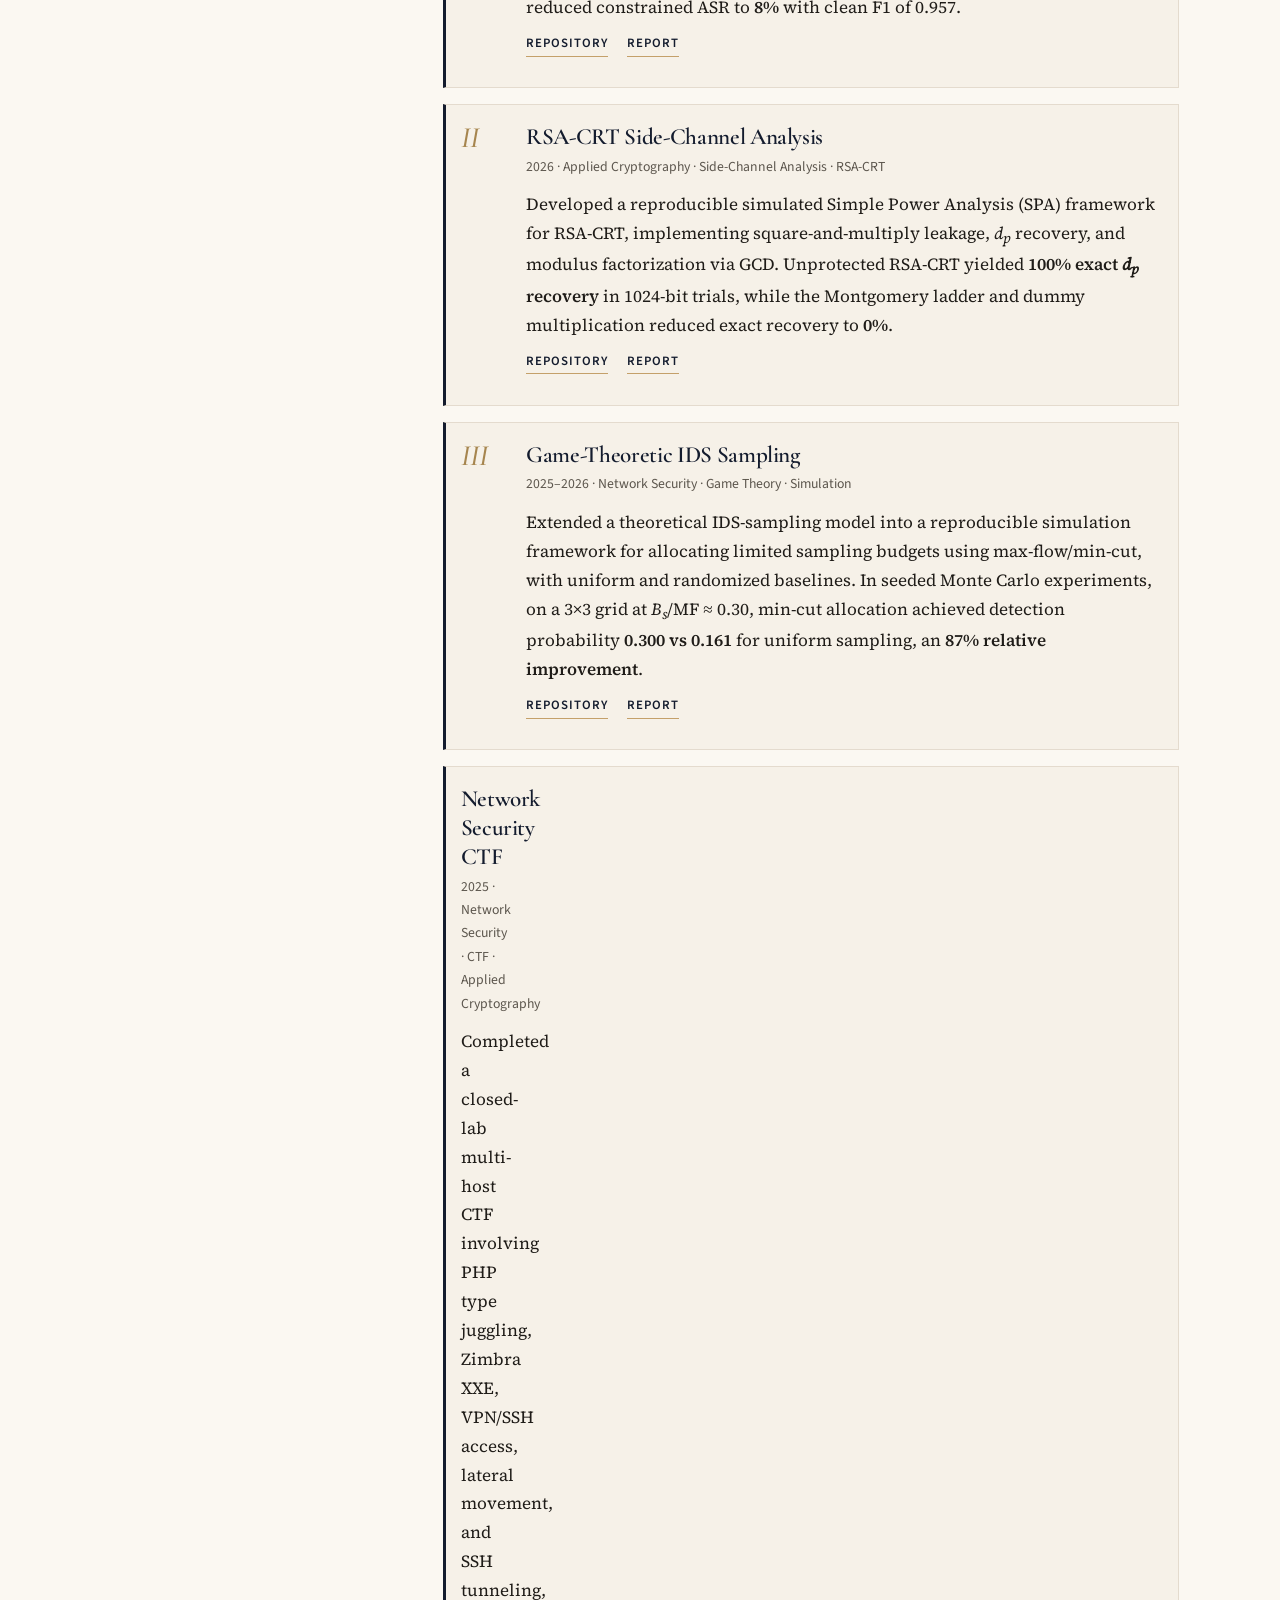
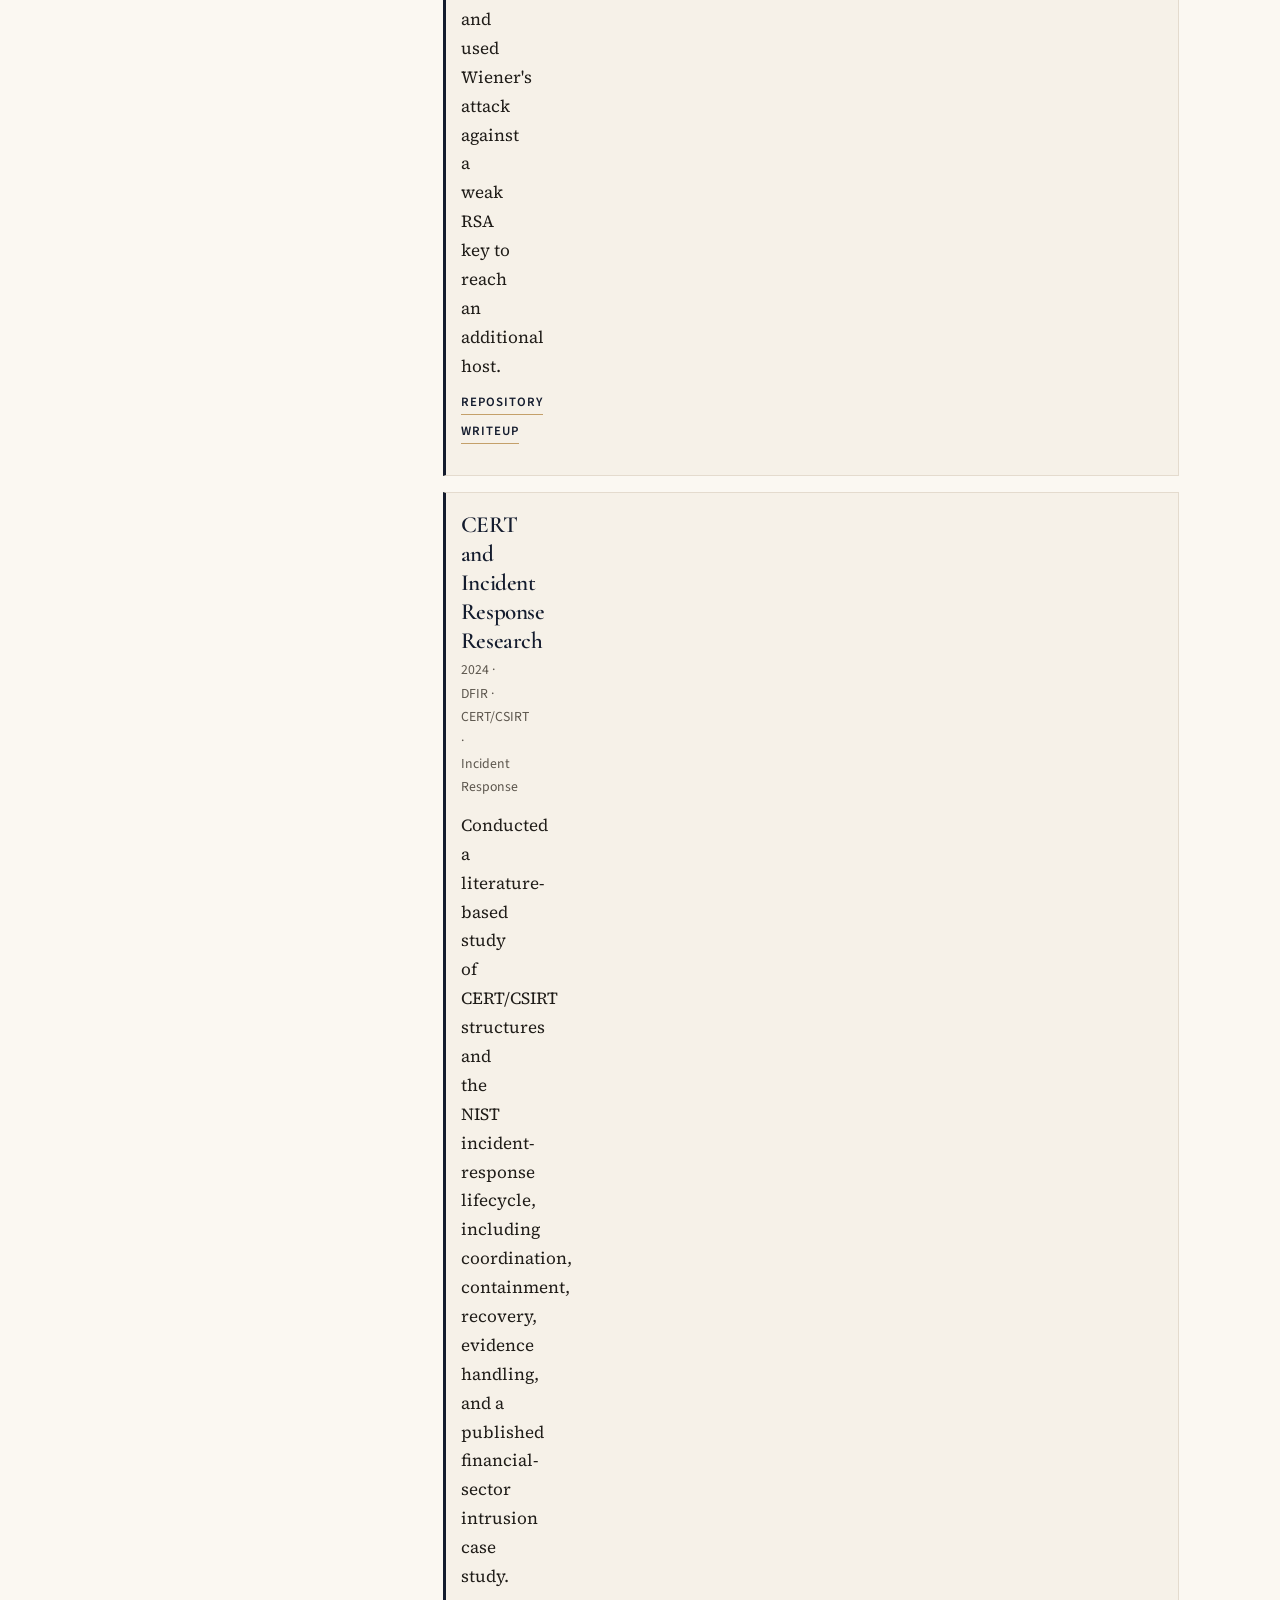
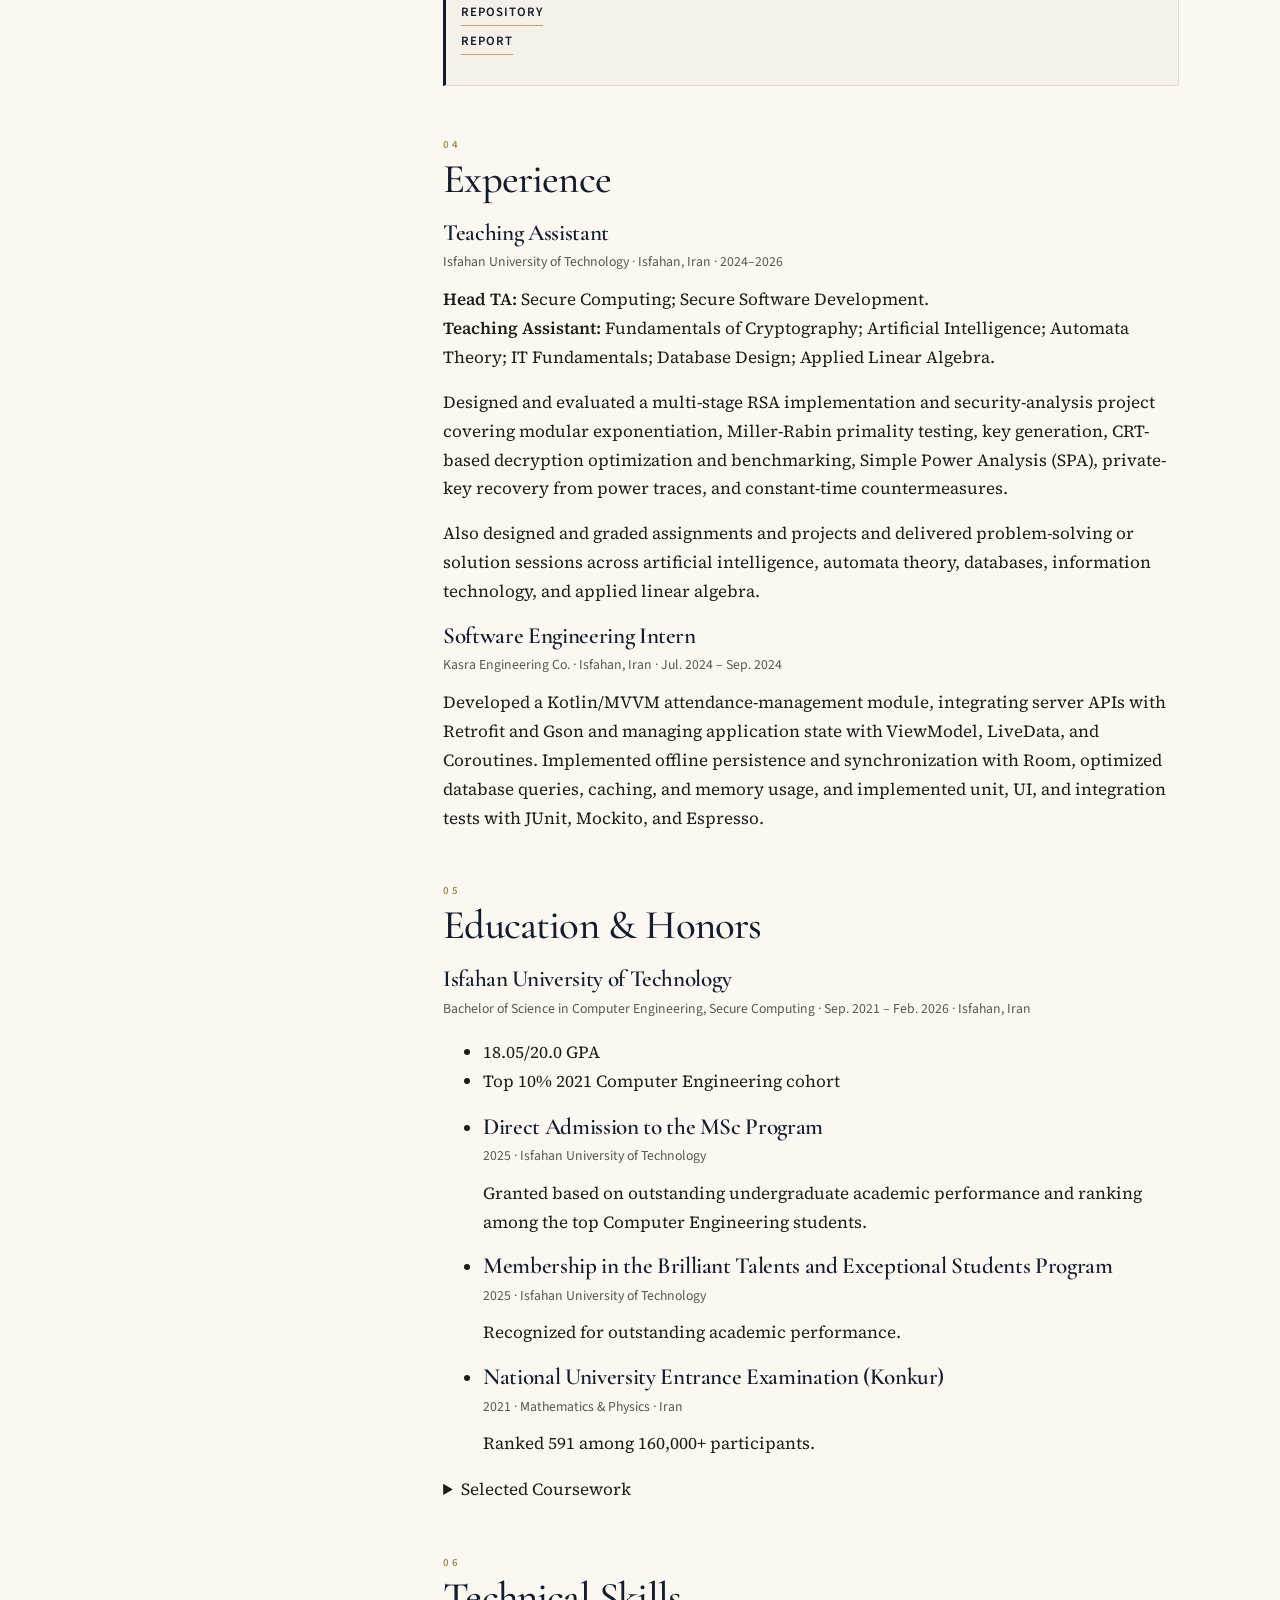
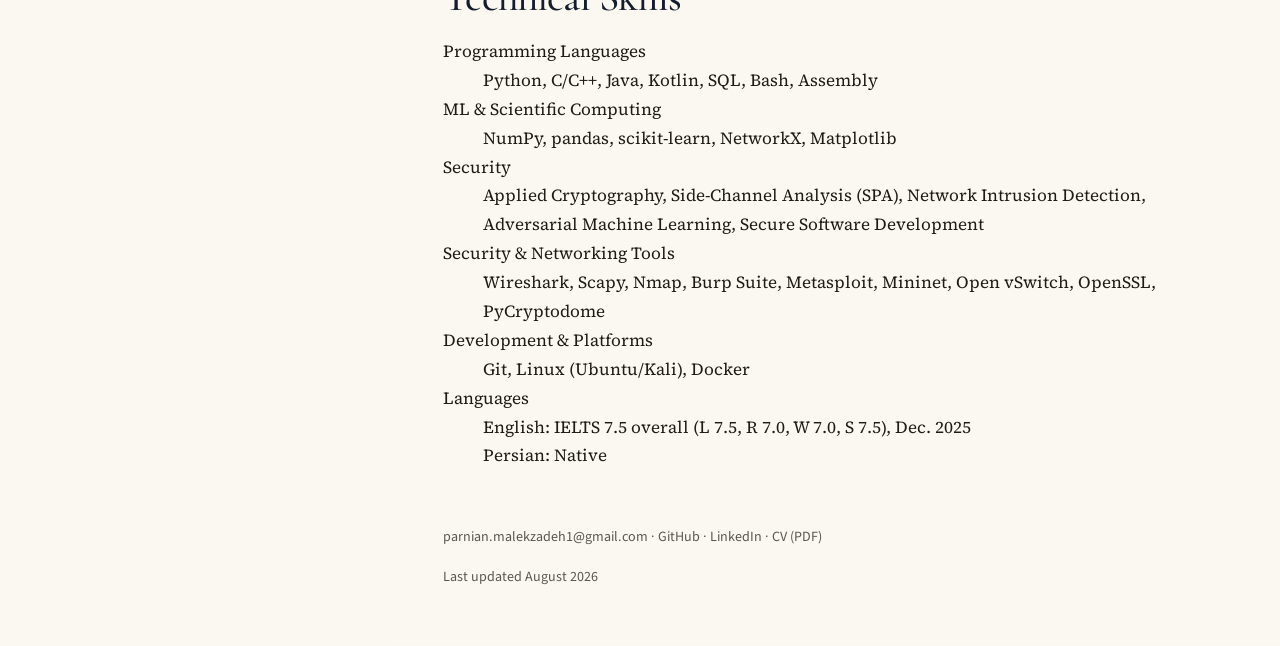
==== commit a39a9e2a: "Refresh academic homepage and sync final CV. Keep the previous folio layout at /folio as a backup." ====
--- a/index.html
+++ b/index.html
@@ -3,33 +3,46 @@
 <head>
   <meta charset="utf-8">
   <meta name="viewport" content="width=device-width, initial-scale=1">
-  <title>Parniyan Malekzadeh</title>
-  <meta name="description" content="B.Sc. Computer Engineering (Secure Computing), Isfahan University of Technology. Research on budgeted IDS sampling, simulated SPA of RSA-CRT, and constrained adversarial examples against flow NIDS.">
+  <title>Parniyan Malekzadeh | Computer Security &amp; Machine Learning</title>
+  <meta name="description" content="Computer Engineering BSc graduate researching concept drift in machine-learning-based malware detection, with interests in DFIR, network security, and applied cryptography.">
   <link rel="canonical" href="https://parmalvar.github.io/">
   <link rel="icon" href="favicon.svg" type="image/svg+xml">
   <link rel="preload" as="image" href="assets/portrait.jpg">
   <link rel="preload" href="assets/fonts/cormorant-garamond-500.woff2" as="font" type="font/woff2" crossorigin>
   <link rel="preload" href="assets/fonts/source-serif-4-400.woff2" as="font" type="font/woff2" crossorigin>
   <meta name="theme-color" content="#141c2e">
-  <meta property="og:title" content="Parniyan Malekzadeh">
-  <meta property="og:description" content="Network security and applied cryptography. Seeded evaluations, not new SOTA methods.">
+  <meta property="og:title" content="Parniyan Malekzadeh | Computer Security &amp; Machine Learning">
+  <meta property="og:description" content="Computer Engineering BSc graduate researching concept drift in machine-learning-based malware detection, with interests in DFIR, network security, and applied cryptography.">
   <meta property="og:url" content="https://parmalvar.github.io/">
   <meta property="og:type" content="profile">
   <meta property="og:image" content="https://parmalvar.github.io/assets/portrait.jpg">
+  <meta property="og:image:alt" content="Portrait of Parniyan Malekzadeh">
+  <meta property="profile:first_name" content="Parniyan">
+  <meta property="profile:last_name" content="Malekzadeh">
+  <meta name="twitter:card" content="summary">
+  <meta name="twitter:title" content="Parniyan Malekzadeh | Computer Security &amp; Machine Learning">
+  <meta name="twitter:description" content="Researching concept drift in machine-learning-based malware detection, with interests in DFIR, network security, and applied cryptography.">
+  <meta name="twitter:image" content="https://parmalvar.github.io/assets/portrait.jpg">
   <link rel="stylesheet" href="styles.css">
   <script type="application/ld+json">
   {
     "@context": "https://schema.org",
     "@type": "Person",
     "name": "Parniyan Malekzadeh",
-    "alternateName": "Parniyan Malekzadeh Varnousfaderani",
     "url": "https://parmalvar.github.io/",
     "image": "https://parmalvar.github.io/assets/portrait.jpg",
     "email": "mailto:parnian.malekzadeh1@gmail.com",
-    "affiliation": {
+    "alumniOf": {
       "@type": "CollegeOrUniversity",
       "name": "Isfahan University of Technology"
     },
+    "knowsAbout": [
+      "Malware Detection",
+      "Concept Drift",
+      "Digital Forensics and Incident Response",
+      "Network Security",
+      "Applied Cryptography"
+    ],
     "sameAs": [
       "https://github.com/parmalvar",
       "https://www.linkedin.com/in/parniyanmalekzadeh"
@@ -52,15 +65,18 @@
       </figure>
 
       <div class="identity-body">
-        <p class="kicker">Isfahan University of Technology</p>
+        <p class="kicker">Computer Engineering · Secure Computing</p>
         <h1>Parniyan Malekzadeh</h1>
-        <p class="subtitle">Computer Engineering<br>Secure Computing</p>
+        <p class="institution">Isfahan University of Technology · BSc 2026</p>
+        <p class="focus">Malware Detection &amp; Concept Drift · Network Security · Applied Cryptography</p>
 
         <nav id="site-nav" aria-label="Primary">
           <ul>
             <li><a href="#about">About</a></li>
             <li><a href="#research">Research</a></li>
-            <li><a href="#teaching">Teaching</a></li>
+            <li><a href="#projects">Projects</a></li>
+            <li><a href="#experience">Experience</a></li>
+            <li><a href="#education">Education</a></li>
             <li><a href="files/Parniyan_Malekzadeh_CV.pdf">CV</a></li>
           </ul>
         </nav>
@@ -80,36 +96,81 @@
           <p class="section-index">01</p>
           <h2>About</h2>
           <p class="lead">
-            Graduate in Computer Engineering, Secure Computing, at Isfahan University of Technology
-            (GPA 18.05/20.0; major GPA 4.0/4.0). Head teaching assistant for Secure Computing and
-            Secure Software Development; teaching assistant for Fundamentals of Cryptography.
+            I am a Computer Engineering BSc graduate from Isfahan University of Technology, where I completed the Secure Computing track with a GPA of 18.05/20.0 and ranked in the top 10% of the 2021 Computer Engineering cohort.
           </p>
           <p>
-            The research thread is three questions with seeded evaluations, not new SOTA methods:
-            where a budgeted defender should look in a network; how a textbook crypto implementation
-            leaks; and whether a flow classifier can be evaded. The artifacts are public student
-            manuscripts — code, tables, and English workshop-style reports.
+            I am currently conducting supervised research on concept drift in machine-learning-based malware detection. My broader research interests include digital forensics and incident response, network security, and applied cryptography. My background also includes teaching across security, cryptography, artificial intelligence, databases, and applied mathematics, as well as software engineering experience.
           </p>
+          <h3 class="subhead">Research Interests</h3>
+          <ul class="tags">
+            <li>Malware Detection &amp; Concept Drift</li>
+            <li>Digital Forensics &amp; Incident Response</li>
+            <li>Network Security</li>
+            <li>Applied Cryptography</li>
+          </ul>
         </section>
 
         <section id="research">
           <p class="section-index">02</p>
-          <h2>Research</h2>
+          <h2>Current Research</h2>
+          <article class="research-card">
+            <p class="research-label">Current research</p>
+            <h3>Concept Drift in Malware Detection</h3>
+            <p class="meta">June 2026 – Present</p>
+            <p class="supervision">Supervised by <strong>Dr. Mohammad Dakhilalian</strong> and <strong>Dr. Mojtaba Khalili</strong></p>
+            <p>
+              I am studying concept drift in machine-learning-based malware detection, with a focus on how detection performance degrades as malware characteristics and data distributions evolve over time.
+            </p>
+            <p>
+              My current work centers on reviewing and presenting research on malware detection and drift-aware learning, including static and deep-learning-based detection, temporal distribution shifts, drift detection, and model adaptation. Topics under study include active and semi-supervised learning, pseudo-labeling and self-training, explainable drift detection, rule-based methods, and few-shot adaptation across Android and Windows malware settings.
+            </p>
+          </article>
+        </section>
+
+        <section id="projects">
+          <p class="section-index">03</p>
+          <h2>Selected Projects</h2>
           <p class="note">
-            Re-implementations of canonical problems with experiment tables. Not claimed as new
-            attacks, new detectors, or accepted workshop papers.
+            Selected security and machine-learning projects with public code, reports, and reproducible experiments.
           </p>
 
           <article class="entry">
             <p class="folio" aria-hidden="true">I</p>
             <div>
-              <h3>Game-theoretic IDS sampling</h3>
-              <p class="meta">2026 · student manuscript · GameSec-style evaluation</p>
-              <p>
-                Seeded re-implementation of the sampling-budget IDS game (Kodialam &amp; Lakshman, INFOCOM 2003).
-                Under a tight budget (<em>B<sub>s</sub>/MF ≈ 0.30</em>) on a 3×3 grid with decoy links,
-                <strong>min-cut allocation reached detection 0.300 versus 0.161 for uniform</strong>
-                (87% relative gain). The course derivation is cited separately.
+              <h3>Adversarial Robustness of Flow-Based Network Intrusion Detection</h3>
+              <p class="meta">2026 · Adversarial ML · Network Intrusion Detection · CIC-IDS2017</p>
+              <p>
+                Implemented and evaluated FGSM and PGD adversarial attacks against a CIC-IDS2017 flow-based MLP network intrusion detection system, including a padding/delay mutability mask that freezes immutable features and restricts selected traffic statistics to increase-only changes. Unconstrained PGD reached an <strong>82% ASR</strong>; the mutability mask reduced ASR to <strong>46%</strong>, constrained examples transferred to a random forest at <strong>61% ASR</strong>, and adversarial training reduced constrained ASR to <strong>8%</strong> with clean F1 of 0.957.
+              </p>
+              <p class="links">
+                <a href="https://github.com/parmalvar/Adversarial-Flow-NIDS">Repository</a>
+                <a href="https://github.com/parmalvar/Adversarial-Flow-NIDS/blob/main/report/report.pdf">Report</a>
+              </p>
+            </div>
+          </article>
+
+          <article class="entry">
+            <p class="folio" aria-hidden="true">II</p>
+            <div>
+              <h3>RSA-CRT Side-Channel Analysis</h3>
+              <p class="meta">2026 · Applied Cryptography · Side-Channel Analysis · RSA-CRT</p>
+              <p>
+                Developed a reproducible simulated Simple Power Analysis (SPA) framework for RSA-CRT, implementing square-and-multiply leakage, <em>d<sub>p</sub></em> recovery, and modulus factorization via GCD. Unprotected RSA-CRT yielded <strong>100% exact <em>d<sub>p</sub></em> recovery</strong> in 1024-bit trials, while the Montgomery ladder and dummy multiplication reduced exact recovery to <strong>0%</strong>.
+              </p>
+              <p class="links">
+                <a href="https://github.com/parmalvar/RSA-CRT-SPA">Repository</a>
+                <a href="https://github.com/parmalvar/RSA-CRT-SPA/blob/main/report/report.pdf">Report</a>
+              </p>
+            </div>
+          </article>
+
+          <article class="entry">
+            <p class="folio" aria-hidden="true">III</p>
+            <div>
+              <h3>Game-Theoretic IDS Sampling</h3>
+              <p class="meta">2025–2026 · Network Security · Game Theory · Simulation</p>
+              <p>
+                Extended a theoretical IDS-sampling model into a reproducible simulation framework for allocating limited sampling budgets using max-flow/min-cut, with uniform and randomized baselines. In seeded Monte Carlo experiments, on a 3×3 grid at <em>B<sub>s</sub></em>/MF ≈ 0.30, min-cut allocation achieved detection probability <strong>0.300 vs 0.161</strong> for uniform sampling, an <strong>87% relative improvement</strong>.
               </p>
               <p class="links">
                 <a href="https://github.com/parmalvar/IDS-Sampling-Game">Repository</a>
@@ -118,70 +179,152 @@
             </div>
           </article>
 
-          <article class="entry">
-            <p class="folio" aria-hidden="true">II</p>
-            <div>
-              <h3>Simulated SPA of textbook RSA-CRT</h3>
-              <p class="meta">2026 · student manuscript · CHES/COSADE-style evaluation</p>
-              <p>
-                Simulated simple power analysis of square-and-multiply RSA-CRT (not ChipWhisperer, not OpenSSL).
-                A single noiseless opcode trace recovered <em>d<sub>p</sub></em> and factored 1024-bit <em>n</em> on
-                <strong>100% of seeded trials</strong>. A Montgomery ladder and dummy multiply made that
-                distinguisher fail (0% exact <em>d<sub>p</sub></em>). Message blinding still leaked <em>d<sub>p</sub></em>;
-                exponent blinding hid <em>d<sub>p</sub></em> but the recovered <em>d<sub>p</sub>′</em> still factored <em>n</em>.
-              </p>
-              <p class="links">
-                <a href="https://github.com/parmalvar/RSA-CRT-SPA">Repository</a>
-                <a href="https://github.com/parmalvar/RSA-CRT-SPA/blob/main/report/report.pdf">Report</a>
-              </p>
-            </div>
-          </article>
-
-          <article class="entry">
-            <p class="folio" aria-hidden="true">III</p>
-            <div>
-              <h3>Constrained adversarial examples against a flow NIDS</h3>
-              <p class="meta">2026 · student manuscript · AISec/RAID-style evaluation</p>
-              <p>
-                Feature-space FGSM/PGD on a CIC-IDS2017 Wednesday DoS subsample. Not a new detector and
-                not a packet replay. Unconstrained PGD reached <strong>82% ASR</strong> at scaled
-                <em>L<sub>∞</sub> ε = 0.5</em>; a padding/delay mutability mask lowered ASR to
-                <strong>46%</strong>. Constrained examples still transferred to a random forest at 61%.
-                PGD adversarial training cut constrained ASR to <strong>8%</strong>.
-              </p>
-              <p class="links">
-                <a href="https://github.com/parmalvar/Adversarial-Flow-NIDS">Repository</a>
-                <a href="https://github.com/parmalvar/Adversarial-Flow-NIDS/blob/main/report/report.pdf">Report</a>
-              </p>
-            </div>
-          </article>
-        </section>
-
-        <section id="teaching">
-          <p class="section-index">03</p>
-          <h2>Teaching</h2>
-          <p class="meta teaching-place">Isfahan University of Technology · 2021–2025</p>
-          <ul class="roles">
+          <article class="entry compact">
+            <div>
+              <h3>Network Security CTF</h3>
+              <p class="meta">2025 · Network Security · CTF · Applied Cryptography</p>
+              <p>
+                Completed a closed-lab multi-host CTF involving PHP type juggling, Zimbra XXE, VPN/SSH access, lateral movement, and SSH tunneling, and used Wiener's attack against a weak RSA key to reach an additional host.
+              </p>
+              <p class="links">
+                <a href="https://github.com/parmalvar/NetSec-CTF-Writeup">Repository</a>
+                <a href="https://github.com/parmalvar/NetSec-CTF-Writeup/blob/main/Writeup.pdf">Writeup</a>
+              </p>
+            </div>
+          </article>
+
+          <article class="entry compact">
+            <div>
+              <h3>CERT and Incident Response Research</h3>
+              <p class="meta">2024 · DFIR · CERT/CSIRT · Incident Response</p>
+              <p>
+                Conducted a literature-based study of CERT/CSIRT structures and the NIST incident-response lifecycle, including coordination, containment, recovery, evidence handling, and a published financial-sector intrusion case study.
+              </p>
+              <p class="links">
+                <a href="https://github.com/parmalvar/CERT-Incident-Response-Research">Repository</a>
+                <a href="https://github.com/parmalvar/CERT-Incident-Response-Research/blob/main/Report.pdf">Report</a>
+              </p>
+            </div>
+          </article>
+        </section>
+
+        <section id="experience">
+          <p class="section-index">04</p>
+          <h2>Experience</h2>
+
+          <article class="role">
+            <h3>Teaching Assistant</h3>
+            <p class="meta">Isfahan University of Technology · Isfahan, Iran · 2024–2026</p>
+            <p>
+              <strong>Head TA:</strong> Secure Computing; Secure Software Development.<br>
+              <strong>Teaching Assistant:</strong> Fundamentals of Cryptography; Artificial Intelligence; Automata Theory; IT Fundamentals; Database Design; Applied Linear Algebra.
+            </p>
+            <p>
+              Designed and evaluated a multi-stage RSA implementation and security-analysis project covering modular exponentiation, Miller-Rabin primality testing, key generation, CRT-based decryption optimization and benchmarking, Simple Power Analysis (SPA), private-key recovery from power traces, and constant-time countermeasures.
+            </p>
+            <p>
+              Also designed and graded assignments and projects and delivered problem-solving or solution sessions across artificial intelligence, automata theory, databases, information technology, and applied linear algebra.
+            </p>
+          </article>
+
+          <article class="role">
+            <h3>Software Engineering Intern</h3>
+            <p class="meta">Kasra Engineering Co. · Isfahan, Iran · Jul. 2024 – Sep. 2024</p>
+            <p>
+              Developed a Kotlin/MVVM attendance-management module, integrating server APIs with Retrofit and Gson and managing application state with ViewModel, LiveData, and Coroutines. Implemented offline persistence and synchronization with Room, optimized database queries, caching, and memory usage, and implemented unit, UI, and integration tests with JUnit, Mockito, and Espresso.
+            </p>
+          </article>
+        </section>
+
+        <section id="education">
+          <p class="section-index">05</p>
+          <h2>Education &amp; Honors</h2>
+
+          <article class="role">
+            <h3>Isfahan University of Technology</h3>
+            <p class="meta">Bachelor of Science in Computer Engineering, Secure Computing · Sep. 2021 – Feb. 2026 · Isfahan, Iran</p>
+            <ul class="stats">
+              <li>
+                <span class="stat-value">18.05/20.0</span>
+                <span class="stat-label">GPA</span>
+              </li>
+              <li>
+                <span class="stat-value">Top 10%</span>
+                <span class="stat-label">2021 Computer Engineering cohort</span>
+              </li>
+            </ul>
+          </article>
+
+          <ul class="honors">
             <li>
-              <span class="role-name">Head teaching assistant</span>
-              <span class="role-detail">Secure Computing (protocols, secure design, threat modeling); Secure Software Development</span>
+              <h3>Direct Admission to the MSc Program</h3>
+              <p class="meta">2025 · Isfahan University of Technology</p>
+              <p>Granted based on outstanding undergraduate academic performance and ranking among the top Computer Engineering students.</p>
             </li>
             <li>
-              <span class="role-name">Teaching assistant</span>
-              <span class="role-detail">Fundamentals of Cryptography (RSA, SPA, CRT); Automata Theory; Artificial Intelligence; IT Fundamentals (Zero Trust, Packet Tracer); Database Design; Linear Algebra</span>
+              <h3>Membership in the Brilliant Talents and Exceptional Students Program</h3>
+              <p class="meta">2025 · Isfahan University of Technology</p>
+              <p>Recognized for outstanding academic performance.</p>
+            </li>
+            <li>
+              <h3>National University Entrance Examination (Konkur)</h3>
+              <p class="meta">2021 · Mathematics &amp; Physics · Iran</p>
+              <p>Ranked 591 among 160,000+ participants.</p>
             </li>
           </ul>
-        </section>
-
-        <section id="coursework">
-          <p class="section-index">04</p>
-          <h2>Selected coursework</h2>
-          <p class="note">Supporting labs, not the research lead.</p>
-          <ul class="course-links">
-            <li><a href="https://github.com/parmalvar/Game-Theoretic-Network-IDS">GT IDS derivation</a></li>
-            <li><a href="https://github.com/parmalvar/NetSec-CTF-Writeup">Network-security CTF writeup</a></li>
-            <li><a href="https://github.com/parmalvar/Mininet-OVS-Projects">Mininet / OVS labs</a></li>
-          </ul>
+
+          <details class="coursework-details">
+            <summary>Selected Coursework</summary>
+            <div class="course-group">
+              <h3>Security</h3>
+              <ul>
+                <li>Secure Software Development (20.00)</li>
+                <li>Fundamentals of Cryptography (20.00)</li>
+                <li>Network Security Lab (20.00)</li>
+                <li>Fundamentals of Secure Computing (18.20)</li>
+              </ul>
+            </div>
+            <div class="course-group">
+              <h3>Systems &amp; Software</h3>
+              <ul>
+                <li>Computer Architecture &amp; Organization (19.00)</li>
+                <li>Computer Networks (18.60)</li>
+                <li>Databases I (19.06)</li>
+                <li>Software Testing (18.43)</li>
+                <li>Operating Systems I (17.90)</li>
+                <li>Software Engineering I (18.00)</li>
+                <li>Fundamentals of Information Technology (18.30)</li>
+              </ul>
+            </div>
+            <div class="course-group">
+              <h3>AI &amp; Mathematical Foundations</h3>
+              <ul>
+                <li>Game Theory (18.30)</li>
+                <li>Artificial Intelligence (18.14)</li>
+                <li>Applied Linear Algebra (18.10)</li>
+                <li>Theory of Formal Languages (18.19)</li>
+              </ul>
+            </div>
+          </details>
+        </section>
+
+        <section id="skills">
+          <p class="section-index">06</p>
+          <h2>Technical Skills</h2>
+          <dl class="skill-list">
+            <dt>Programming Languages</dt>
+            <dd>Python, C/C++, Java, Kotlin, SQL, Bash, Assembly</dd>
+            <dt>ML &amp; Scientific Computing</dt>
+            <dd>NumPy, pandas, scikit-learn, NetworkX, Matplotlib</dd>
+            <dt>Security</dt>
+            <dd>Applied Cryptography, Side-Channel Analysis (SPA), Network Intrusion Detection, Adversarial Machine Learning, Secure Software Development</dd>
+            <dt>Security &amp; Networking Tools</dt>
+            <dd>Wireshark, Scapy, Nmap, Burp Suite, Metasploit, Mininet, Open vSwitch, OpenSSL, PyCryptodome</dd>
+            <dt>Development &amp; Platforms</dt>
+            <dd>Git, Linux (Ubuntu/Kali), Docker</dd>
+            <dt>Languages</dt>
+            <dd>English: IELTS 7.5 overall (L 7.5, R 7.0, W 7.0, S 7.5), Dec. 2025<br>Persian: Native</dd>
+          </dl>
         </section>
       </main>
 
@@ -189,17 +332,16 @@
         <p>
           <a href="mailto:parnian.malekzadeh1@gmail.com">parnian.malekzadeh1@gmail.com</a>
           <span aria-hidden="true"> · </span>
-          <a href="academic/">Academic</a>
+          <a href="https://github.com/parmalvar">GitHub</a>
           <span aria-hidden="true"> · </span>
-          <a href="original/">Original</a>
+          <a href="https://www.linkedin.com/in/parniyanmalekzadeh">LinkedIn</a>
           <span aria-hidden="true"> · </span>
-          <a href="journal/">Journal</a>
-          <span aria-hidden="true"> · </span>
-          <a href="https://github.com/parmalvar/parmalvar.github.io">Source</a>
+          <a href="files/Parniyan_Malekzadeh_CV.pdf">CV (PDF)</a>
         </p>
+        <p class="updated">Last updated August 2026</p>
       </footer>
     </div>
   </div>
-  <script src="script.js"></script>
+  <script src="script.js" defer></script>
 </body>
 </html>
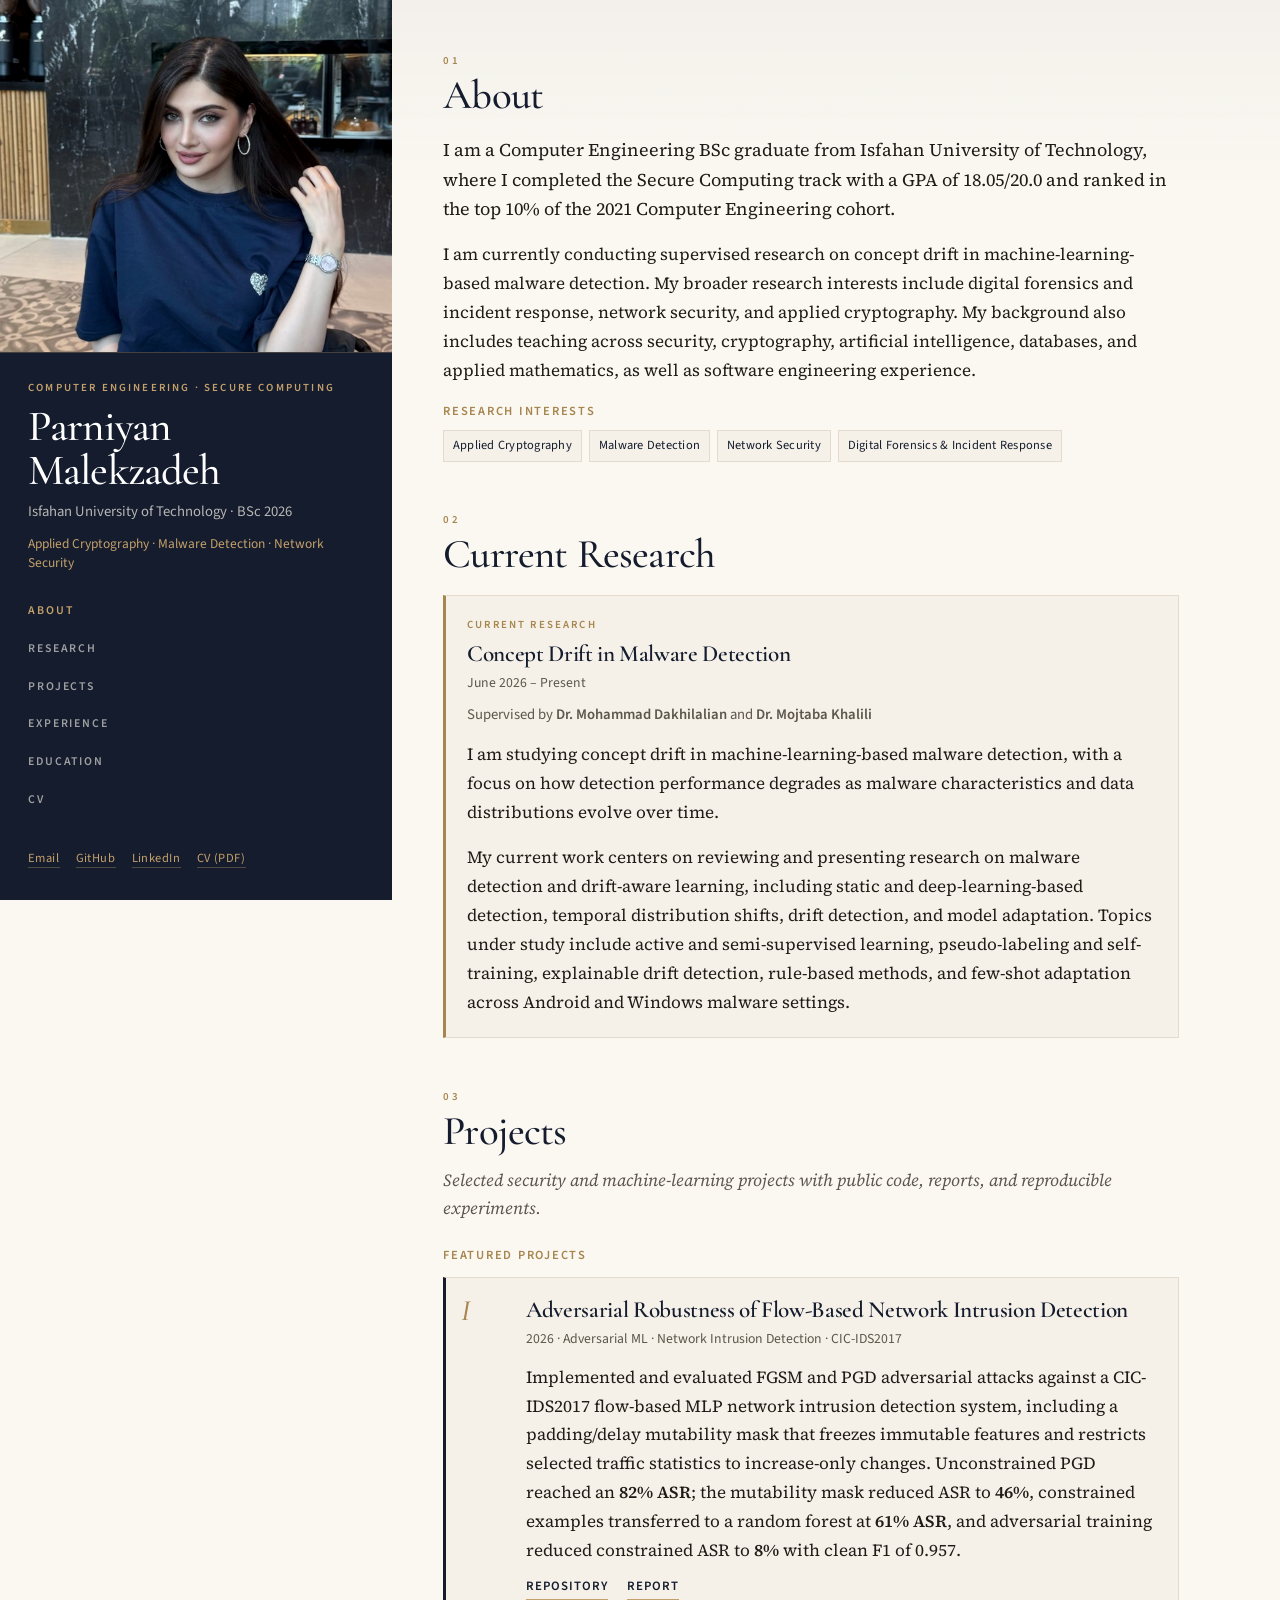
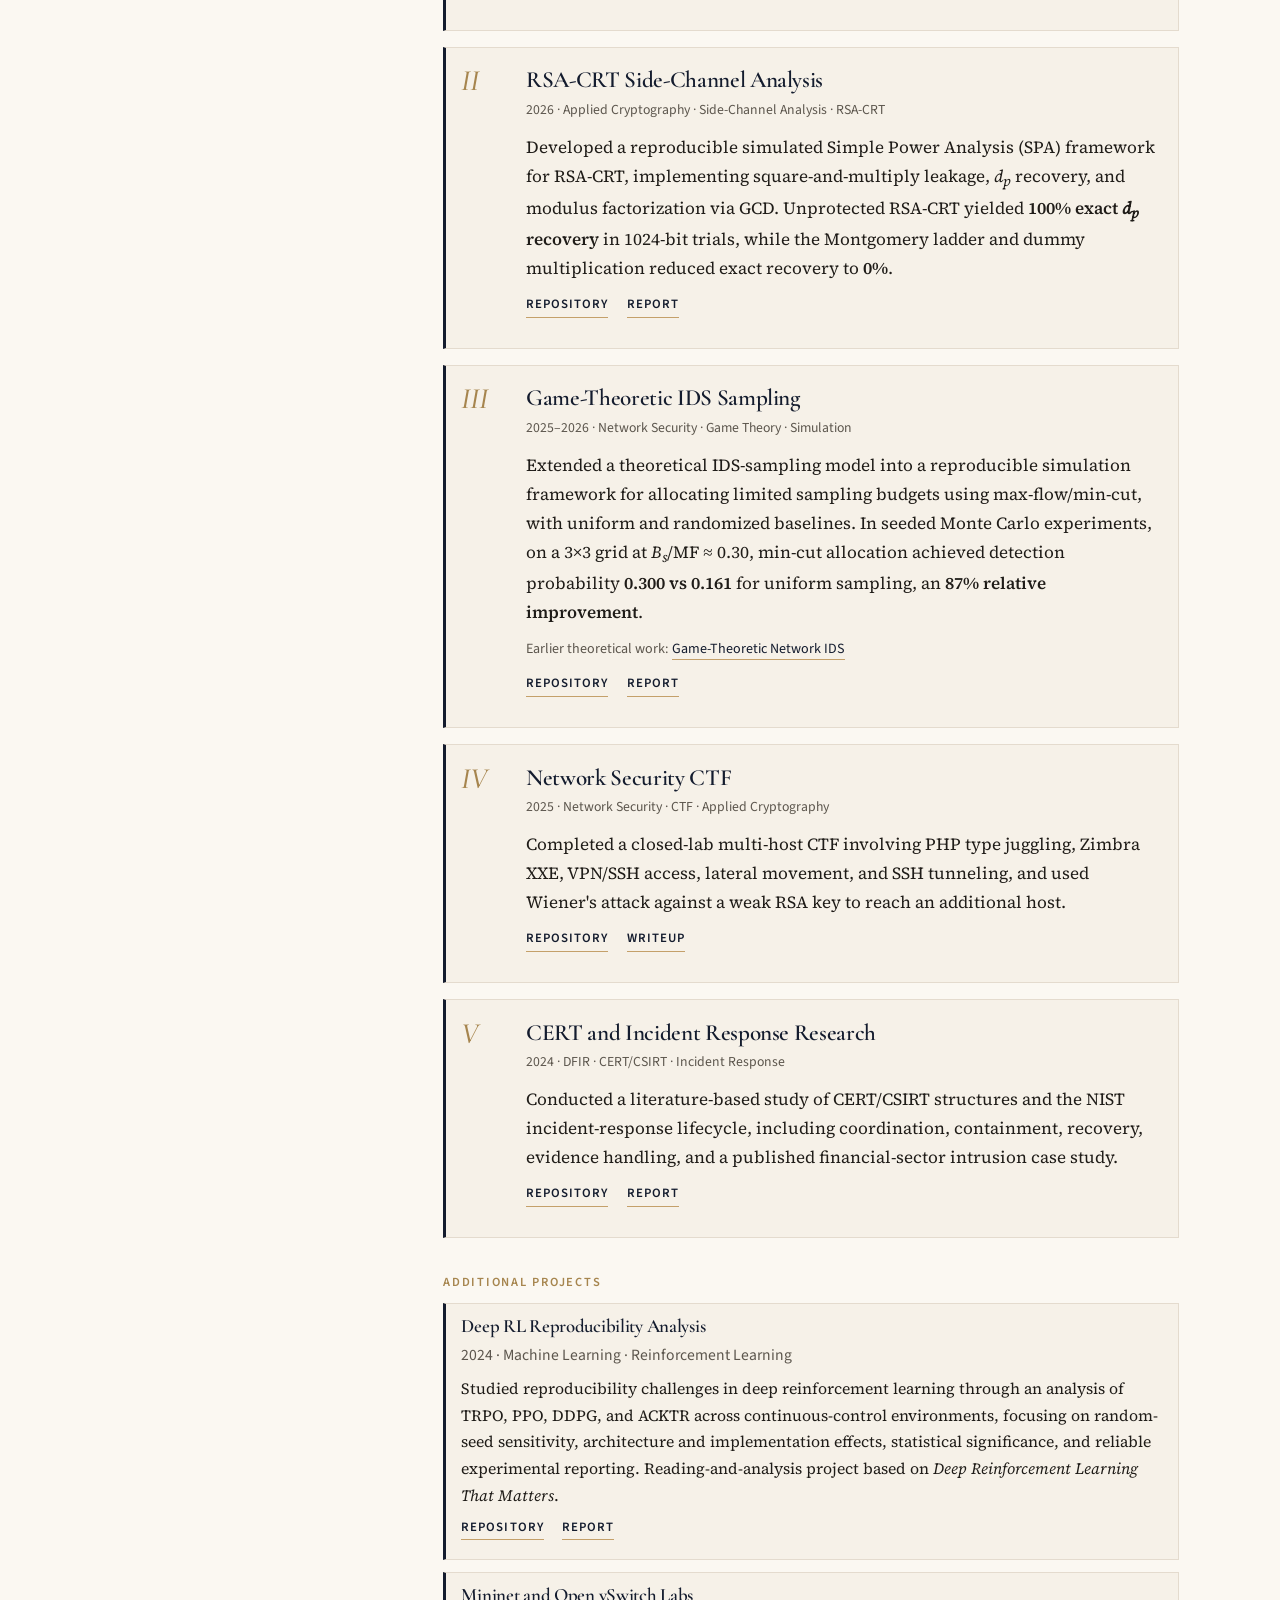
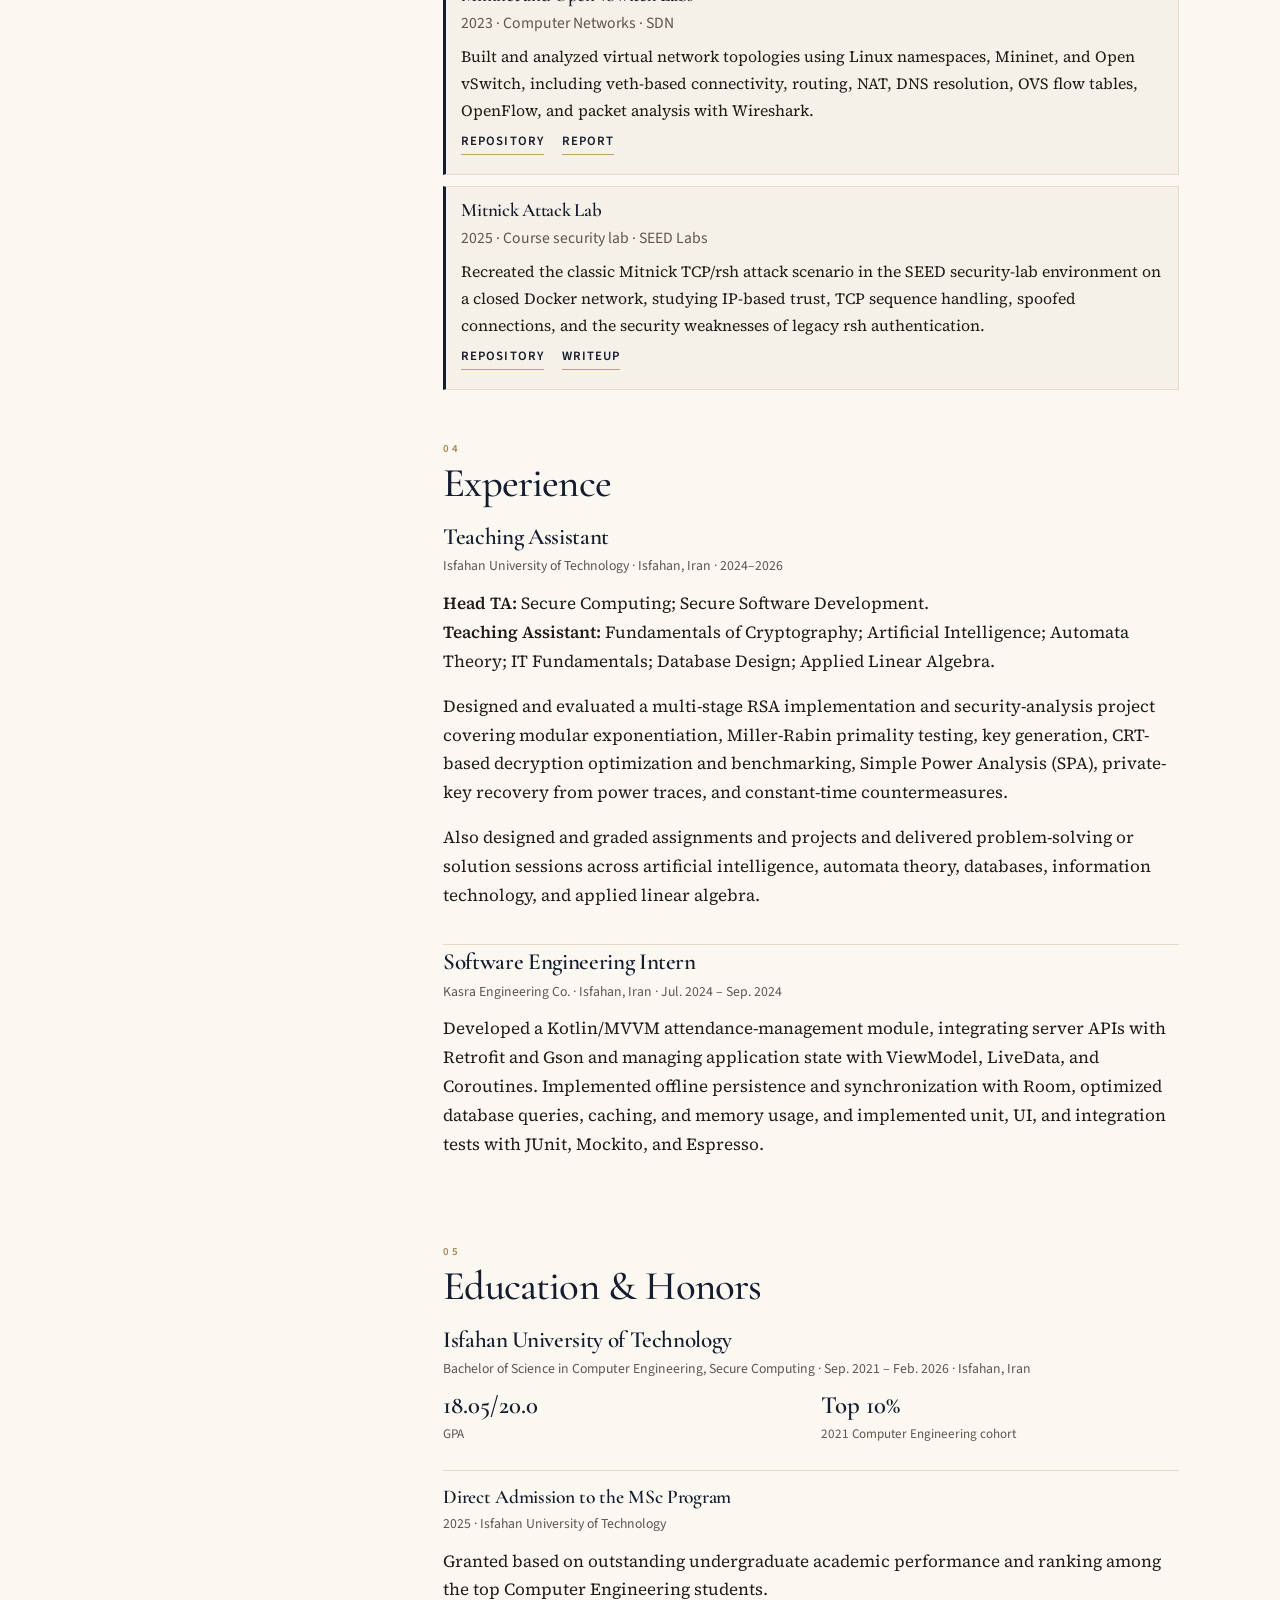
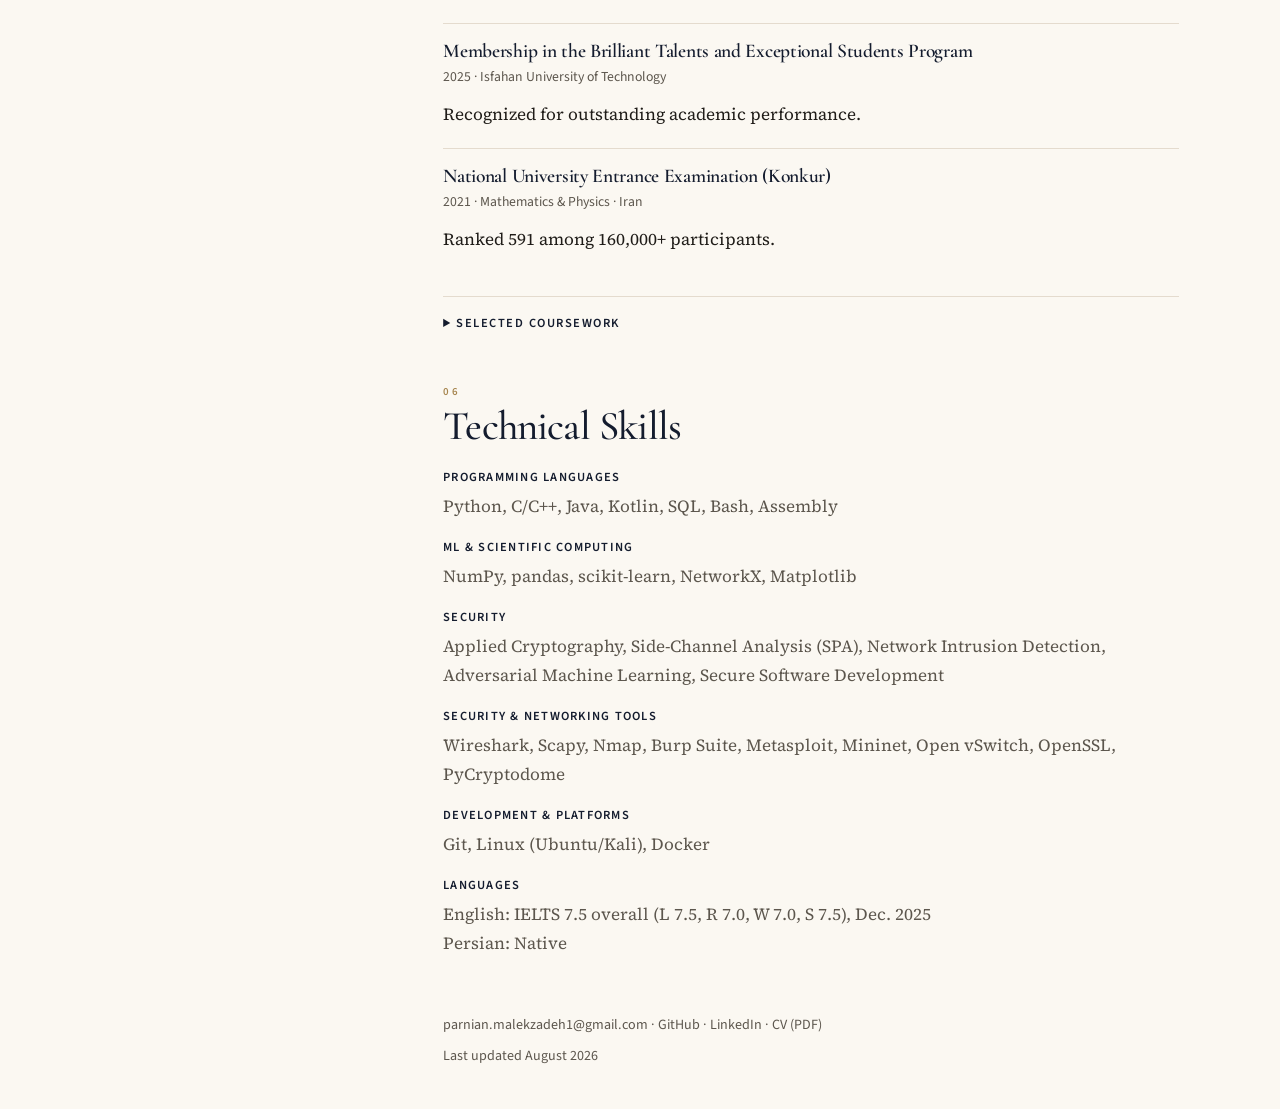
==== commit 65817f2e: "Reorder research interests and expand the project list. Keep the five featured projects dominant and" ====
--- a/index.html
+++ b/index.html
@@ -37,11 +37,11 @@
       "name": "Isfahan University of Technology"
     },
     "knowsAbout": [
+      "Applied Cryptography",
       "Malware Detection",
-      "Concept Drift",
+      "Network Security",
       "Digital Forensics and Incident Response",
-      "Network Security",
-      "Applied Cryptography"
+      "Concept Drift"
     ],
     "sameAs": [
       "https://github.com/parmalvar",
@@ -68,7 +68,7 @@
         <p class="kicker">Computer Engineering · Secure Computing</p>
         <h1>Parniyan Malekzadeh</h1>
         <p class="institution">Isfahan University of Technology · BSc 2026</p>
-        <p class="focus">Malware Detection &amp; Concept Drift · Network Security · Applied Cryptography</p>
+        <p class="focus">Applied Cryptography · Malware Detection · Network Security</p>
 
         <nav id="site-nav" aria-label="Primary">
           <ul>
@@ -103,10 +103,10 @@
           </p>
           <h3 class="subhead">Research Interests</h3>
           <ul class="tags">
-            <li>Malware Detection &amp; Concept Drift</li>
+            <li>Applied Cryptography</li>
+            <li>Malware Detection</li>
+            <li>Network Security</li>
             <li>Digital Forensics &amp; Incident Response</li>
-            <li>Network Security</li>
-            <li>Applied Cryptography</li>
           </ul>
         </section>
 
@@ -129,11 +129,13 @@
 
         <section id="projects">
           <p class="section-index">03</p>
-          <h2>Selected Projects</h2>
+          <h2>Projects</h2>
           <p class="note">
             Selected security and machine-learning projects with public code, reports, and reproducible experiments.
           </p>
 
+          <p class="subhead">Featured Projects</p>
+
           <article class="entry">
             <p class="folio" aria-hidden="true">I</p>
             <div>
@@ -172,6 +174,10 @@
               <p>
                 Extended a theoretical IDS-sampling model into a reproducible simulation framework for allocating limited sampling budgets using max-flow/min-cut, with uniform and randomized baselines. In seeded Monte Carlo experiments, on a 3×3 grid at <em>B<sub>s</sub></em>/MF ≈ 0.30, min-cut allocation achieved detection probability <strong>0.300 vs 0.161</strong> for uniform sampling, an <strong>87% relative improvement</strong>.
               </p>
+              <p class="related">
+                Earlier theoretical work:
+                <a href="https://github.com/parmalvar/Game-Theoretic-Network-IDS">Game-Theoretic Network IDS</a>
+              </p>
               <p class="links">
                 <a href="https://github.com/parmalvar/IDS-Sampling-Game">Repository</a>
                 <a href="https://github.com/parmalvar/IDS-Sampling-Game/blob/main/report/report.pdf">Report</a>
@@ -179,7 +185,8 @@
             </div>
           </article>
 
-          <article class="entry compact">
+          <article class="entry">
+            <p class="folio" aria-hidden="true">IV</p>
             <div>
               <h3>Network Security CTF</h3>
               <p class="meta">2025 · Network Security · CTF · Applied Cryptography</p>
@@ -193,7 +200,8 @@
             </div>
           </article>
 
-          <article class="entry compact">
+          <article class="entry">
+            <p class="folio" aria-hidden="true">V</p>
             <div>
               <h3>CERT and Incident Response Research</h3>
               <p class="meta">2024 · DFIR · CERT/CSIRT · Incident Response</p>
@@ -203,6 +211,50 @@
               <p class="links">
                 <a href="https://github.com/parmalvar/CERT-Incident-Response-Research">Repository</a>
                 <a href="https://github.com/parmalvar/CERT-Incident-Response-Research/blob/main/Report.pdf">Report</a>
+              </p>
+            </div>
+          </article>
+
+          <p class="subhead additional-label">Additional Projects</p>
+
+          <article class="entry compact">
+            <div>
+              <h3>Deep RL Reproducibility Analysis</h3>
+              <p class="meta">2024 · Machine Learning · Reinforcement Learning</p>
+              <p>
+                Studied reproducibility challenges in deep reinforcement learning through an analysis of TRPO, PPO, DDPG, and ACKTR across continuous-control environments, focusing on random-seed sensitivity, architecture and implementation effects, statistical significance, and reliable experimental reporting. Reading-and-analysis project based on <cite>Deep Reinforcement Learning That Matters</cite>.
+              </p>
+              <p class="links">
+                <a href="https://github.com/parmalvar/DeepRL-Reproducibility-Analysis">Repository</a>
+                <a href="https://github.com/parmalvar/DeepRL-Reproducibility-Analysis/blob/main/Report.pdf">Report</a>
+              </p>
+            </div>
+          </article>
+
+          <article class="entry compact">
+            <div>
+              <h3>Mininet and Open vSwitch Labs</h3>
+              <p class="meta">2023 · Computer Networks · SDN</p>
+              <p>
+                Built and analyzed virtual network topologies using Linux namespaces, Mininet, and Open vSwitch, including veth-based connectivity, routing, NAT, DNS resolution, OVS flow tables, OpenFlow, and packet analysis with Wireshark.
+              </p>
+              <p class="links">
+                <a href="https://github.com/parmalvar/Mininet-OVS-Projects">Repository</a>
+                <a href="https://github.com/parmalvar/Mininet-OVS-Projects/blob/main/Phase2-Report.pdf">Report</a>
+              </p>
+            </div>
+          </article>
+
+          <article class="entry compact">
+            <div>
+              <h3>Mitnick Attack Lab</h3>
+              <p class="meta">2025 · Course security lab · SEED Labs</p>
+              <p>
+                Recreated the classic Mitnick TCP/rsh attack scenario in the SEED security-lab environment on a closed Docker network, studying IP-based trust, TCP sequence handling, spoofed connections, and the security weaknesses of legacy rsh authentication.
+              </p>
+              <p class="links">
+                <a href="https://github.com/parmalvar/Mitnick-Attack-Lab">Repository</a>
+                <a href="https://github.com/parmalvar/Mitnick-Attack-Lab/blob/main/Writeup.pdf">Writeup</a>
               </p>
             </div>
           </article>
--- a/styles.css
+++ b/styles.css
@@ -196,8 +196,8 @@
 
 .portrait {
   margin: 0;
-  height: min(28rem, 46vh);
-  min-height: 15rem;
+  height: min(22rem, 40vh);
+  min-height: 13rem;
   overflow: hidden;
   background: var(--navy-mid);
 }
@@ -237,19 +237,30 @@
   margin: 0.45rem 0 0.55rem;
 }
 
-.subtitle {
-  margin: 0 0 1.5rem;
-  font-family: var(--sans);
-  font-size: 0.95rem;
+.institution {
+  margin: 0 0 0.7rem;
+  font-family: var(--sans);
+  font-size: 0.92rem;
   font-weight: 400;
   line-height: 1.45;
   color: rgba(246, 241, 232, 0.72);
 }
 
+.focus {
+  margin: 0 0 1.35rem;
+  font-family: var(--sans);
+  font-size: 0.84rem;
+  font-weight: 400;
+  line-height: 1.45;
+  color: var(--brass-soft, var(--brass));
+}
+
 #site-nav ul,
 .contact,
-.roles,
-.course-links {
+.tags,
+.honors,
+.stats,
+.course-group ul {
   list-style: none;
   margin: 0;
   padding: 0;
@@ -330,10 +341,100 @@
   line-height: 1.65;
 }
 
+.subhead {
+  font-family: var(--sans);
+  font-size: 0.78rem;
+  font-weight: 600;
+  letter-spacing: 0.14em;
+  text-transform: uppercase;
+  color: var(--brass-dim);
+  margin: 1.2rem 0 0.65rem;
+}
+
+.additional-label {
+  margin-top: 2.1rem;
+}
+
+.related {
+  font-family: var(--sans);
+  font-size: 0.88rem;
+  color: var(--muted);
+  margin: 0 0 0.7rem;
+}
+
+.related a {
+  color: var(--navy);
+  text-decoration: none;
+  border-bottom: 1px solid var(--brass);
+}
+
+.related a:hover {
+  color: var(--brass-dim);
+}
+
+.entry.compact {
+  grid-template-columns: minmax(0, 1fr);
+  padding: 0.7rem 0.95rem 0.75rem;
+  margin-bottom: 0.7rem;
+}
+
+.entry.compact h3 {
+  font-size: 1.18rem;
+}
+
+.entry.compact p {
+  margin-bottom: 0.45rem;
+  font-size: 0.98rem;
+}
+
+.tags {
+  display: flex;
+  flex-wrap: wrap;
+  gap: 0.45rem;
+}
+
+.tags li {
+  font-family: var(--sans);
+  font-size: 0.78rem;
+  letter-spacing: 0.02em;
+  color: var(--navy);
+  border: 1px solid var(--rule);
+  background: var(--ivory);
+  padding: 0.28rem 0.55rem;
+}
+
 .note {
   color: var(--muted);
   font-style: italic;
   margin: -0.35rem 0 1.35rem;
+}
+
+.research-card {
+  padding: 1.25rem 1.3rem 1.3rem;
+  background: var(--ivory);
+  border: 1px solid var(--rule);
+  border-left: 3px solid var(--brass-dim);
+}
+
+.research-label {
+  margin: 0 0 0.35rem;
+  font-family: var(--sans);
+  font-size: 0.68rem;
+  font-weight: 600;
+  letter-spacing: 0.2em;
+  text-transform: uppercase;
+  color: var(--brass-dim);
+}
+
+.supervision {
+  color: var(--muted);
+  font-family: var(--sans);
+  font-size: 0.92rem;
+  margin: -0.25rem 0 0.85rem;
+}
+
+.research-card p:last-child {
+  margin-bottom: 0;
 }
 
 .entry {
@@ -374,8 +475,7 @@
   margin: 0.15rem 0 0;
 }
 
-.links a,
-.course-links a {
+.links a {
   font-family: var(--sans);
   font-size: 0.8rem;
   font-weight: 600;
@@ -387,41 +487,115 @@
   padding-bottom: 0.05rem;
 }
 
-.links a:hover,
-.course-links a:hover {
+.links a:hover {
   color: var(--brass-dim);
 }
 
-.teaching-place {
-  margin: -0.4rem 0 1rem;
-}
-
-.roles li {
+.role {
+  padding: 0.2rem 0 1.15rem;
+  border-top: 1px solid var(--rule);
+}
+
+.role:first-of-type {
+  border-top: 0;
+  padding-top: 0;
+}
+
+.stats {
   display: grid;
-  gap: 0.2rem;
-  padding: 0.85rem 0;
+  grid-template-columns: repeat(2, minmax(0, 1fr));
+  gap: 0.75rem 1.2rem;
+  margin: 0.4rem 0 0;
+}
+
+.stat-value {
+  display: block;
+  font-family: var(--display);
+  font-size: 1.55rem;
+  font-weight: 600;
+  color: var(--navy);
+  line-height: 1.1;
+}
+
+.stat-label {
+  display: block;
+  font-family: var(--sans);
+  font-size: 0.82rem;
+  color: var(--muted);
+  margin-top: 0.2rem;
+}
+
+.honors {
+  margin-top: 0.4rem;
+}
+
+.honors > li {
+  padding: 0.9rem 0 0.2rem;
   border-top: 1px solid var(--rule);
 }
 
-.roles li:last-child {
-  border-bottom: 1px solid var(--rule);
-}
-
-.role-name {
-  font-family: var(--display);
-  font-size: 1.2rem;
-  font-weight: 600;
-  color: var(--navy);
-}
-
-.role-detail {
-  color: var(--muted);
-}
-
-.course-links {
-  display: flex;
-  flex-direction: column;
-  gap: 0.7rem;
+.honors h3 {
+  font-size: 1.22rem;
+}
+
+.coursework-details {
+  margin-top: 1.4rem;
+  padding-top: 1rem;
+  border-top: 1px solid var(--rule);
+}
+
+.coursework-details summary {
+  font-family: var(--sans);
+  font-size: 0.78rem;
+  font-weight: 600;
+  letter-spacing: 0.12em;
+  text-transform: uppercase;
+  color: var(--navy);
+  cursor: pointer;
+}
+
+.coursework-details summary:focus-visible {
+  outline: 2px solid var(--navy);
+  outline-offset: 3px;
+}
+
+.course-group {
+  margin: 1rem 0 0;
+}
+
+.course-group h3 {
+  font-family: var(--sans);
+  font-size: 0.72rem;
+  font-weight: 600;
+  letter-spacing: 0.14em;
+  text-transform: uppercase;
+  color: var(--brass-dim);
+  margin: 0 0 0.35rem;
+}
+
+.course-group li {
+  color: var(--muted);
+  font-size: 0.95rem;
+  padding: 0.12rem 0;
+}
+
+.skill-list {
+  margin: 0;
+}
+
+.skill-list dt {
+  font-family: var(--sans);
+  font-size: 0.78rem;
+  font-weight: 600;
+  letter-spacing: 0.1em;
+  text-transform: uppercase;
+  color: var(--navy);
+  margin: 0 0 0.25rem;
+}
+
+.skill-list dd {
+  margin: 0 0 1rem;
+  color: var(--muted);
 }
 
 .site-footer {
@@ -430,6 +604,14 @@
   color: var(--muted);
   font-family: var(--sans);
   font-size: 0.88rem;
+}
+
+.site-footer p {
+  margin: 0 0 0.45rem;
+}
+
+.site-footer .updated {
+  margin: 0;
 }
 
 .site-footer a {
@@ -513,13 +695,15 @@
 
   .kicker,
   .identity h1,
-  .subtitle,
+  .institution,
+  .focus,
   .contact {
     order: 3;
   }
 
   .kicker,
-  .subtitle,
+  .institution,
+  .focus,
   .contact {
     padding-left: 1.25rem;
     padding-right: 1.25rem;
@@ -546,9 +730,21 @@
     padding: 2rem 1.25rem 2.2rem;
   }
 
+  section {
+    scroll-margin-top: 4rem;
+  }
+
   .entry {
     grid-template-columns: 2.2rem minmax(0, 1fr);
     padding: 1rem 0.9rem 1.05rem 0.7rem;
+  }
+
+  .entry.compact {
+    grid-template-columns: minmax(0, 1fr);
+  }
+
+  .stats {
+    grid-template-columns: 1fr;
   }
 }
 
@@ -578,7 +774,8 @@
 
   .identity h1,
   .kicker,
-  .subtitle,
+  .institution,
+  .focus,
   .contact a {
     color: #000;
   }
